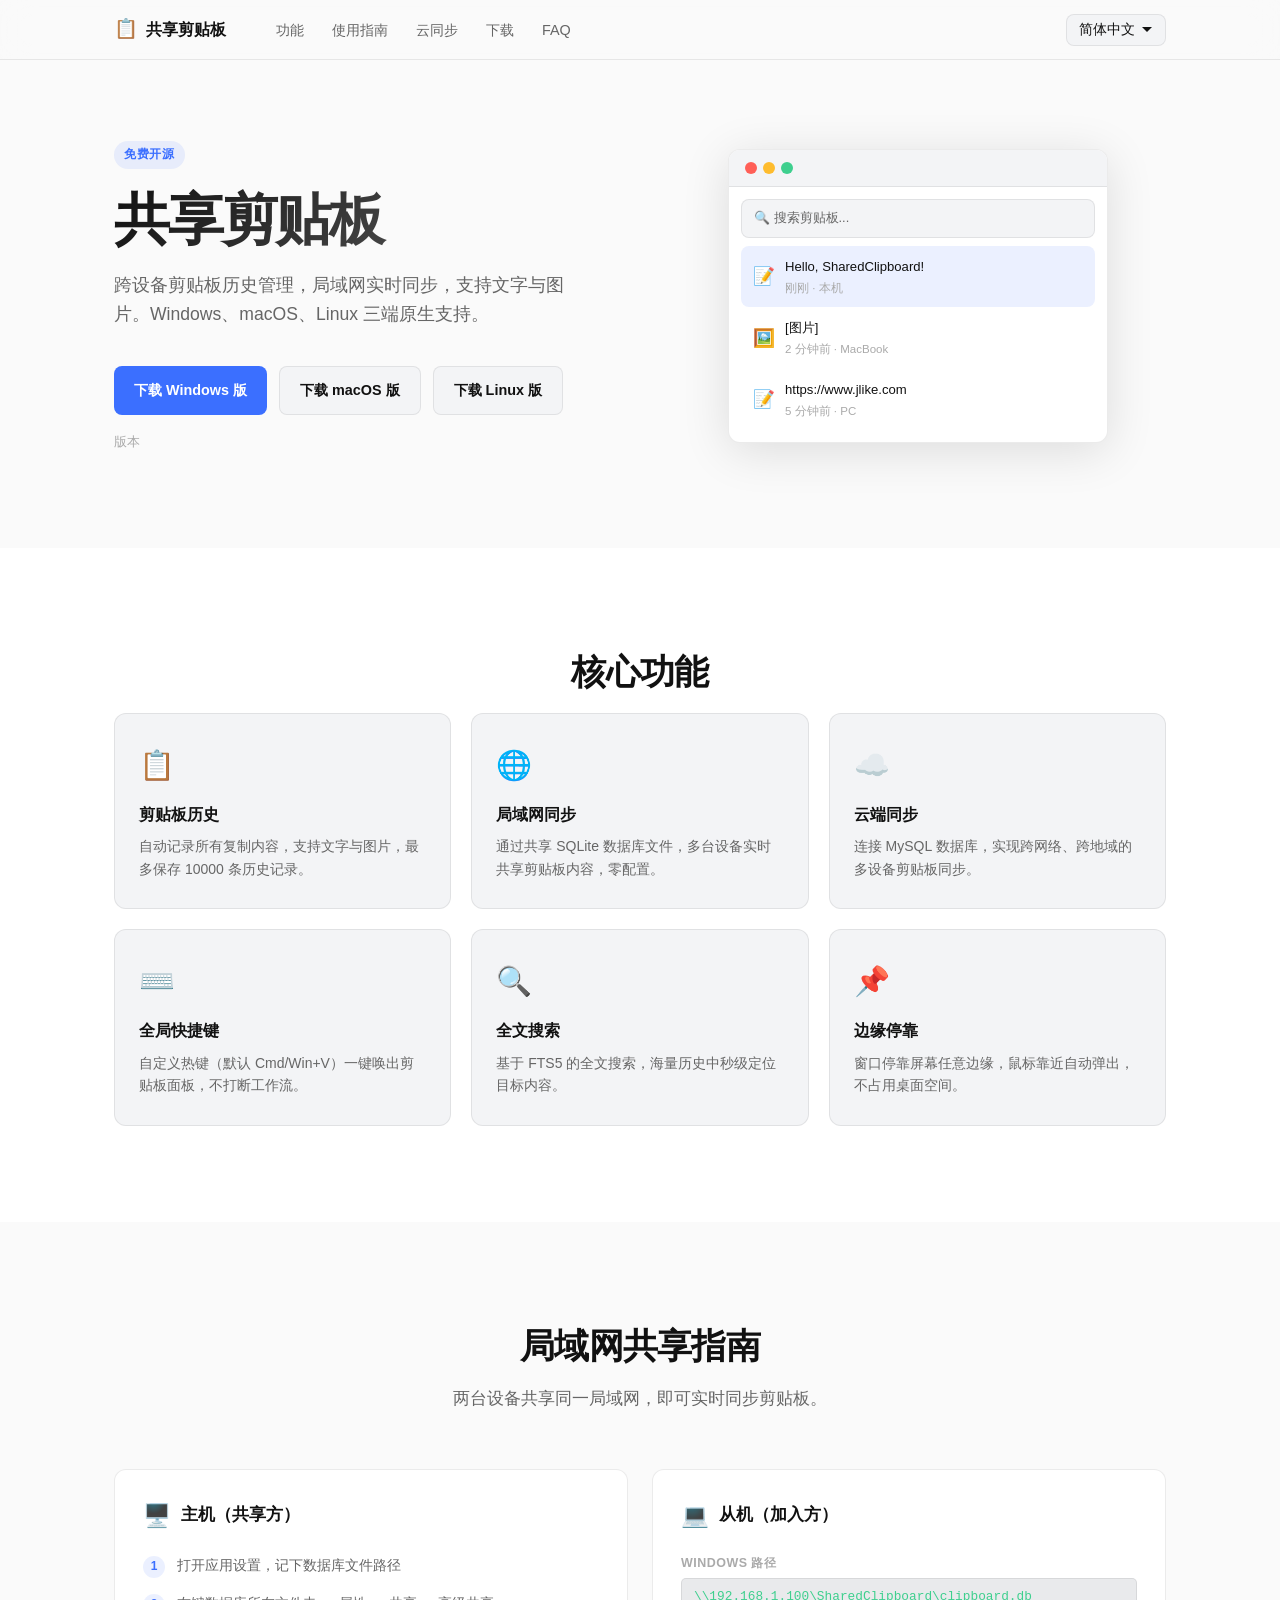
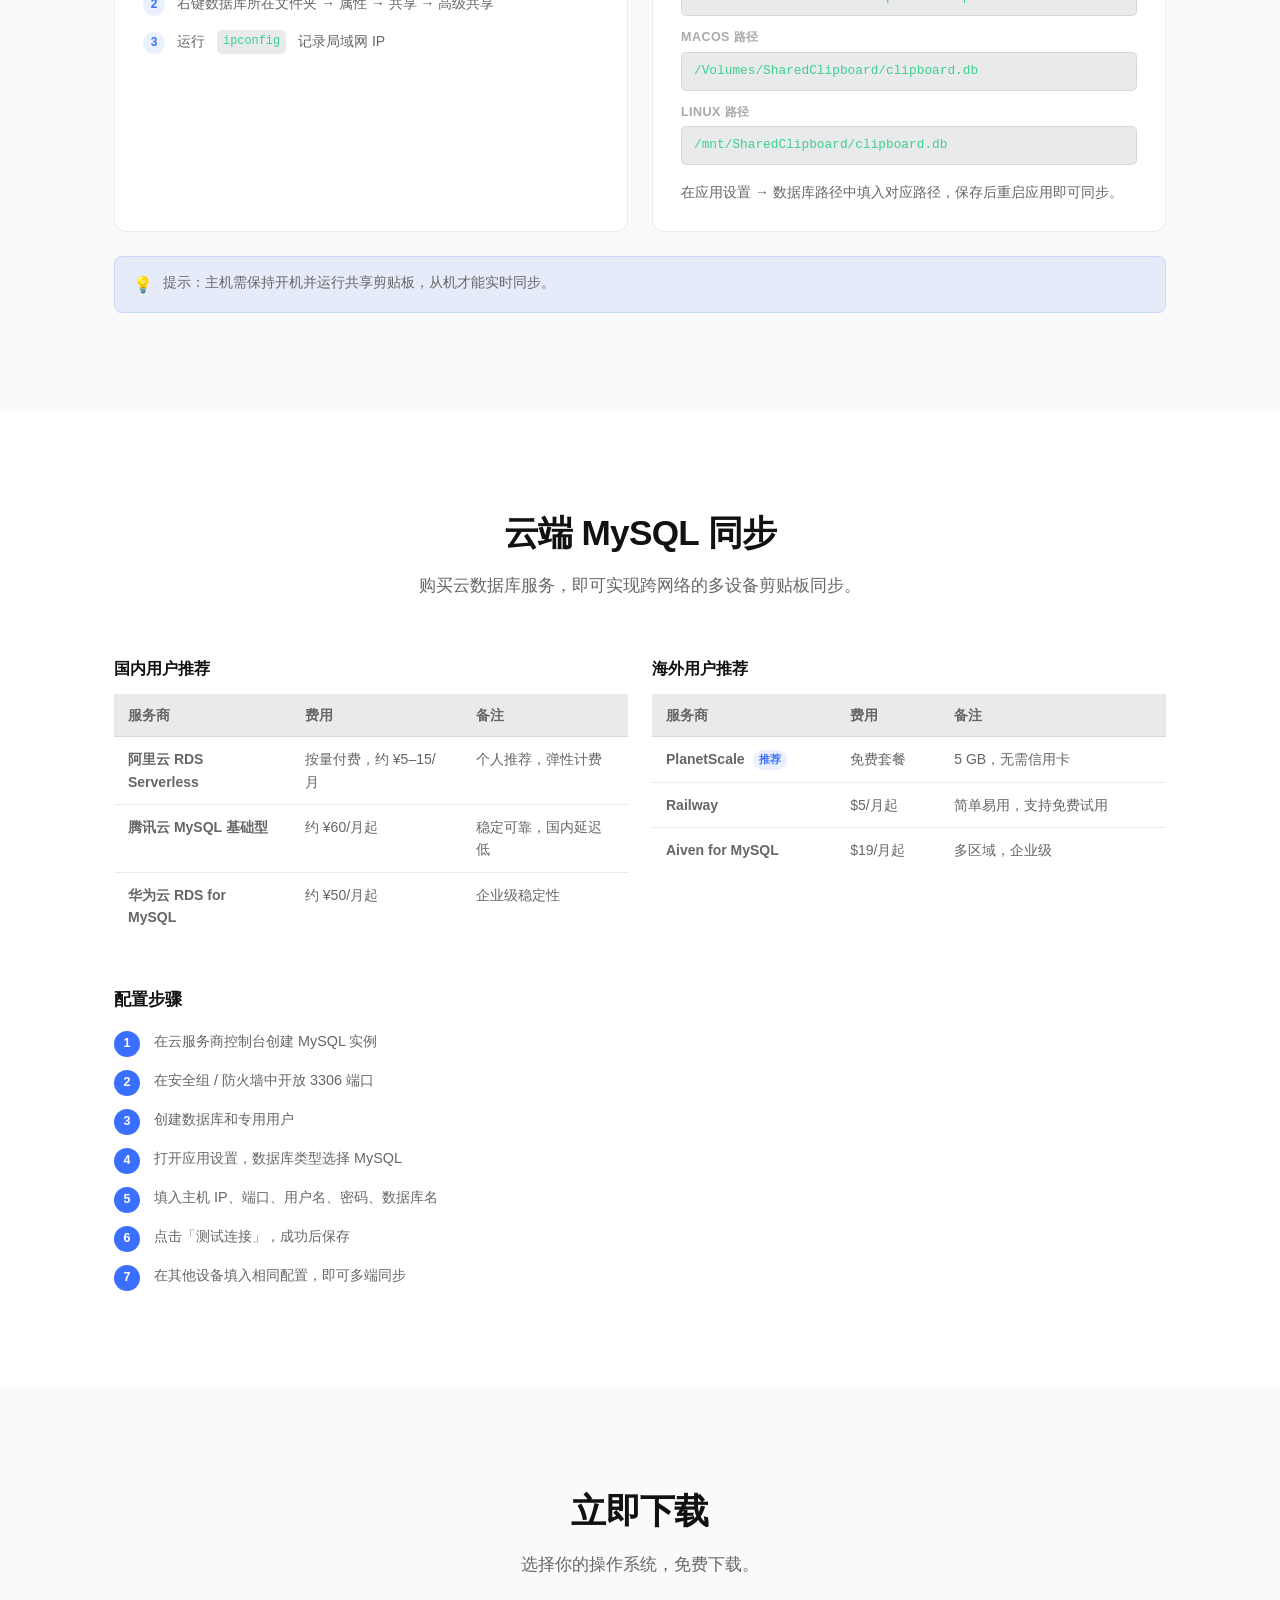
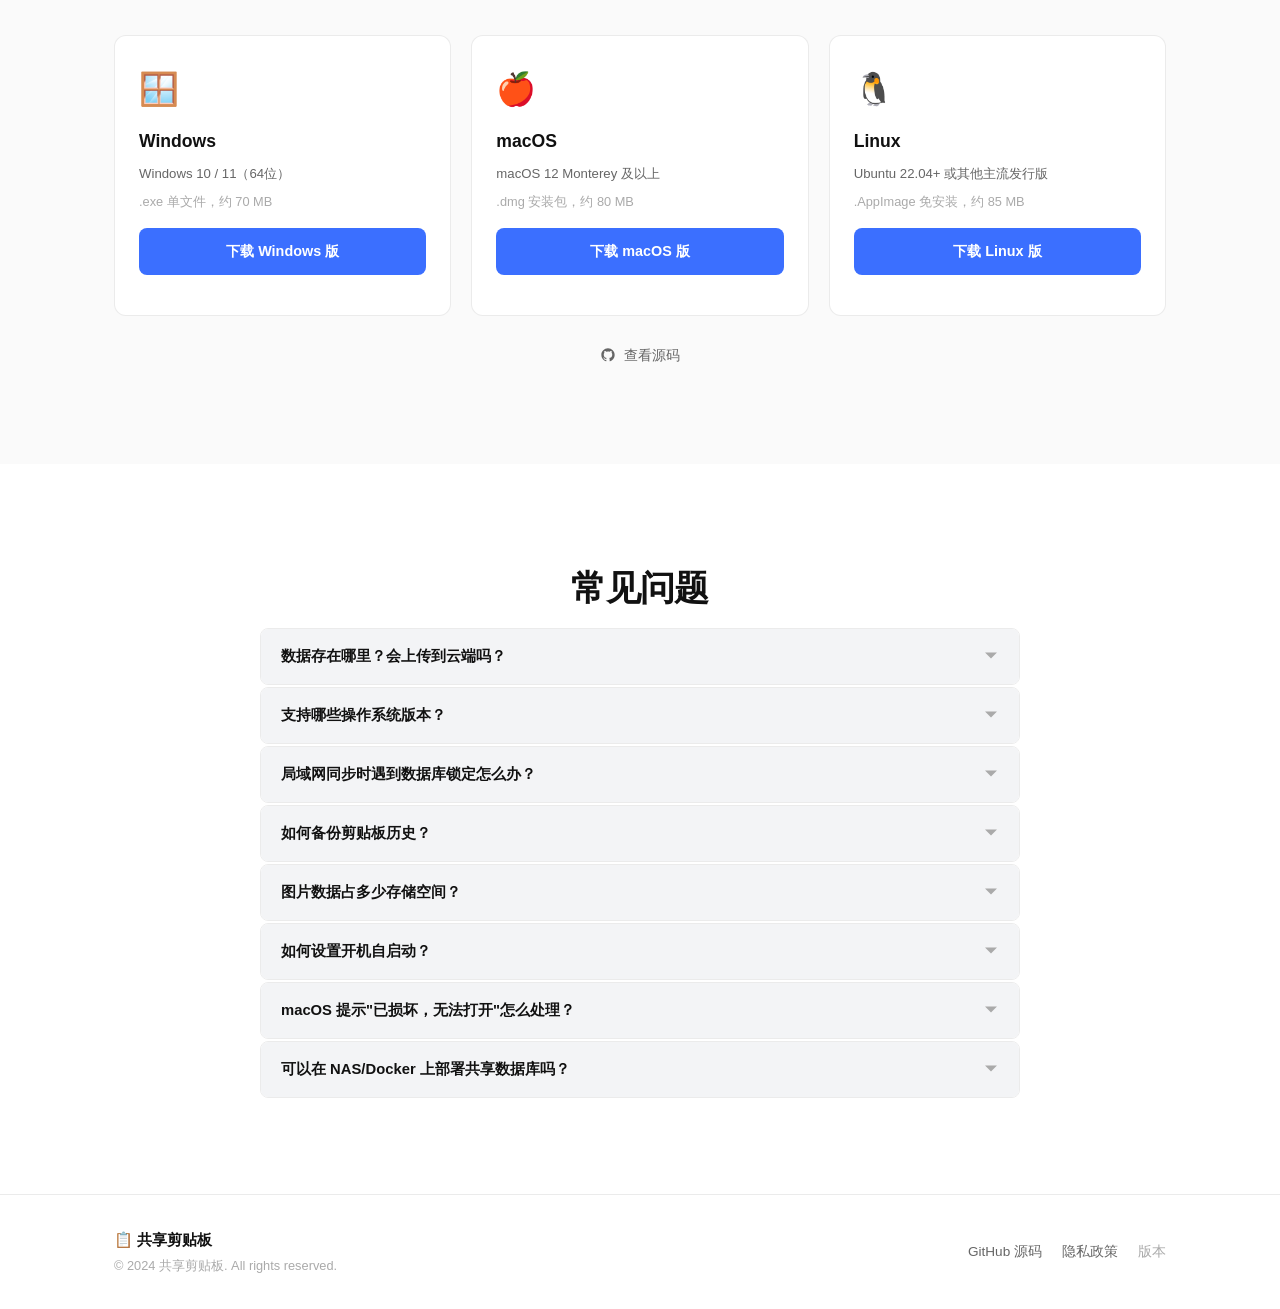
==== website/index.html @ c9b7962a "feat: 新增 Linux AppImage 打包支持及官方网站 - CI: 添加 build-linux job，输出 AppImage 格式 (ubuntu-22.04) - CI: Relea" ====
<!DOCTYPE html>
<html lang="zh-CN">
<head>
  <meta charset="UTF-8" />
  <meta name="viewport" content="width=device-width, initial-scale=1.0" />
  <title>共享剪贴板 — 跨设备剪贴板同步工具</title>
  <meta name="description" content="共享剪贴板是一款跨平台的剪贴板历史管理工具，支持局域网与云端同步，兼容 Windows、macOS 和 Linux。" />
  <meta property="og:title" content="共享剪贴板 — 跨设备剪贴板同步工具" />
  <meta property="og:description" content="跨设备剪贴板历史管理，局域网实时同步，支持文字与图片。" />
  <meta property="og:type" content="website" />
  <meta property="og:url" content="https://www.jlike.com" />
  <!-- og:image: 预留位置，请替换为实际 og-image.png URL -->
  <!-- <meta property="og:image" content="https://www.jlike.com/og-image.png" /> -->
  <link rel="icon" type="image/png" href="favicon.png" />
  <link rel="stylesheet" href="style.css" />
</head>
<body>

<!-- ===== NAV ===== -->
<nav class="nav" id="nav">
  <div class="nav-inner container">
    <a class="nav-logo" href="#">
      <span class="nav-logo-icon">📋</span>
      <span data-i18n="hero_title">共享剪贴板</span>
    </a>
    <ul class="nav-links">
      <li><a href="#features" data-i18n="nav_features">功能</a></li>
      <li><a href="#guide" data-i18n="nav_guide">使用指南</a></li>
      <li><a href="#cloud" data-i18n="nav_cloud">云同步</a></li>
      <li><a href="#download" data-i18n="nav_download">下载</a></li>
      <li><a href="#faq" data-i18n="nav_faq">FAQ</a></li>
    </ul>
    <div class="nav-right">
      <div class="lang-switcher" id="langSwitcher">
        <button class="lang-btn" id="langBtn" aria-label="Switch language">
          <span id="langCurrent">简体中文</span>
          <svg width="12" height="12" viewBox="0 0 12 12" fill="currentColor"><path d="M6 8L1 3h10z"/></svg>
        </button>
        <ul class="lang-menu" id="langMenu" role="menu">
          <li role="menuitem" data-lang="zh_CN">简体中文</li>
          <li role="menuitem" data-lang="en_US">English</li>
          <li role="menuitem" data-lang="ja_JP">日本語</li>
          <li role="menuitem" data-lang="ko_KR">한국어</li>
          <li role="menuitem" data-lang="es_ES">Español</li>
          <li role="menuitem" data-lang="fr_FR">Français</li>
          <li role="menuitem" data-lang="de_DE">Deutsch</li>
          <li role="menuitem" data-lang="ru_RU">Русский</li>
        </ul>
      </div>
    </div>
  </div>
</nav>

<!-- ===== HERO ===== -->
<section class="hero" id="hero">
  <div class="container hero-inner">
    <div class="hero-text">
      <span class="badge" data-i18n="hero_badge">免费开源</span>
      <h1 class="hero-title" data-i18n="hero_title">共享剪贴板</h1>
      <p class="hero-subtitle" data-i18n="hero_subtitle">跨设备剪贴板历史管理，局域网实时同步，支持文字与图片。Windows、macOS、Linux 三端原生支持。</p>
      <div class="hero-buttons">
        <a href="#" class="btn btn-primary dl-win" id="dlWindows" data-i18n="dl_windows">下载 Windows 版</a>
        <a href="#" class="btn btn-secondary dl-mac" id="dlMacos" data-i18n="dl_macos">下载 macOS 版</a>
        <a href="#" class="btn btn-secondary dl-linux" id="dlLinux" data-i18n="dl_linux">下载 Linux 版</a>
      </div>
      <p class="hero-version"><span data-i18n="footer_version">版本</span> <span id="versionBadge"></span></p>
    </div>
    <div class="hero-visual" aria-hidden="true">
      <div class="hero-mockup">
        <div class="mockup-bar">
          <span class="dot dot-red"></span>
          <span class="dot dot-yellow"></span>
          <span class="dot dot-green"></span>
        </div>
        <div class="mockup-body">
          <div class="mockup-search">🔍 搜索剪贴板...</div>
          <div class="mockup-item active">
            <span class="mockup-item-icon">📝</span>
            <div class="mockup-item-text">
              <div class="mockup-item-title">Hello, SharedClipboard!</div>
              <div class="mockup-item-meta">刚刚 · 本机</div>
            </div>
          </div>
          <div class="mockup-item">
            <span class="mockup-item-icon">🖼️</span>
            <div class="mockup-item-text">
              <div class="mockup-item-title">[图片]</div>
              <div class="mockup-item-meta">2 分钟前 · MacBook</div>
            </div>
          </div>
          <div class="mockup-item">
            <span class="mockup-item-icon">📝</span>
            <div class="mockup-item-text">
              <div class="mockup-item-title">https://www.jlike.com</div>
              <div class="mockup-item-meta">5 分钟前 · PC</div>
            </div>
          </div>
        </div>
      </div>
    </div>
  </div>
</section>

<!-- ===== FEATURES ===== -->
<section class="features section" id="features">
  <div class="container">
    <h2 class="section-title" data-i18n="features_title">核心功能</h2>
    <div class="features-grid">
      <div class="feature-card">
        <div class="feature-icon">📋</div>
        <h3 data-i18n="feature1_title">剪贴板历史</h3>
        <p data-i18n="feature1_desc">自动记录所有复制内容，支持文字与图片，最多保存 10000 条历史记录。</p>
      </div>
      <div class="feature-card">
        <div class="feature-icon">🌐</div>
        <h3 data-i18n="feature2_title">局域网同步</h3>
        <p data-i18n="feature2_desc">通过共享 SQLite 数据库文件，多台设备实时共享剪贴板内容，零配置。</p>
      </div>
      <div class="feature-card">
        <div class="feature-icon">☁️</div>
        <h3 data-i18n="feature3_title">云端同步</h3>
        <p data-i18n="feature3_desc">连接 MySQL 数据库，实现跨网络、跨地域的多设备剪贴板同步。</p>
      </div>
      <div class="feature-card">
        <div class="feature-icon">⌨️</div>
        <h3 data-i18n="feature4_title">全局快捷键</h3>
        <p data-i18n="feature4_desc">自定义热键（默认 Cmd/Win+V）一键唤出剪贴板面板，不打断工作流。</p>
      </div>
      <div class="feature-card">
        <div class="feature-icon">🔍</div>
        <h3 data-i18n="feature5_title">全文搜索</h3>
        <p data-i18n="feature5_desc">基于 FTS5 的全文搜索，海量历史中秒级定位目标内容。</p>
      </div>
      <div class="feature-card">
        <div class="feature-icon">📌</div>
        <h3 data-i18n="feature6_title">边缘停靠</h3>
        <p data-i18n="feature6_desc">窗口停靠屏幕任意边缘，鼠标靠近自动弹出，不占用桌面空间。</p>
      </div>
    </div>
  </div>
</section>

<!-- ===== GUIDE ===== -->
<section class="guide section" id="guide">
  <div class="container">
    <h2 class="section-title" data-i18n="guide_title">局域网共享指南</h2>
    <p class="section-subtitle" data-i18n="guide_subtitle">两台设备共享同一局域网，即可实时同步剪贴板。</p>
    <div class="guide-grid">
      <!-- Host -->
      <div class="guide-card">
        <div class="guide-card-header">
          <span class="guide-icon">🖥️</span>
          <h3 data-i18n="guide_host_title">主机（共享方）</h3>
        </div>
        <ol class="guide-steps">
          <li data-i18n-html="guide_host_step1">打开应用设置，记下数据库文件路径</li>
          <li data-i18n-html="guide_host_step2">右键数据库所在文件夹 → 属性 → 共享 → 高级共享</li>
          <li data-i18n-html="guide_host_step3">运行 <code>ipconfig</code> 记录局域网 IP</li>
        </ol>
      </div>
      <!-- Client -->
      <div class="guide-card">
        <div class="guide-card-header">
          <span class="guide-icon">💻</span>
          <h3 data-i18n="guide_client_title">从机（加入方）</h3>
        </div>
        <div class="guide-paths">
          <div class="guide-path-item">
            <span class="path-label" data-i18n="guide_client_windows">Windows 路径</span>
            <code class="path-code">\\192.168.1.100\SharedClipboard\clipboard.db</code>
          </div>
          <div class="guide-path-item">
            <span class="path-label" data-i18n="guide_client_macos">macOS 路径</span>
            <code class="path-code">/Volumes/SharedClipboard/clipboard.db</code>
          </div>
          <div class="guide-path-item">
            <span class="path-label" data-i18n="guide_client_linux">Linux 路径</span>
            <code class="path-code">/mnt/SharedClipboard/clipboard.db</code>
          </div>
        </div>
        <p class="guide-client-step" data-i18n="guide_client_step">在应用设置 → 数据库路径中填入对应路径，保存后重启应用即可同步。</p>
      </div>
    </div>
    <div class="guide-tip">
      <span class="tip-icon">💡</span>
      <span data-i18n="guide_tip">提示：主机需保持开机并运行共享剪贴板，从机才能实时同步。</span>
    </div>
  </div>
</section>

<!-- ===== CLOUD ===== -->
<section class="cloud section" id="cloud">
  <div class="container">
    <h2 class="section-title" data-i18n="cloud_title">云端 MySQL 同步</h2>
    <p class="section-subtitle" data-i18n="cloud_subtitle">购买云数据库服务，即可实现跨网络的多设备剪贴板同步。</p>

    <div class="cloud-tables">
      <!-- China providers -->
      <div class="cloud-table-wrap">
        <h3 class="cloud-table-title" data-i18n="cloud_cn_title">国内用户推荐</h3>
        <table class="cloud-table">
          <thead>
            <tr>
              <th data-i18n="cloud_provider">服务商</th>
              <th data-i18n="cloud_price">费用</th>
              <th data-i18n="cloud_note">备注</th>
            </tr>
          </thead>
          <tbody>
            <tr>
              <td><strong>阿里云 RDS Serverless</strong></td>
              <td>按量付费，约 ¥5–15/月</td>
              <td>个人推荐，弹性计费</td>
            </tr>
            <tr>
              <td><strong>腾讯云 MySQL 基础型</strong></td>
              <td>约 ¥60/月起</td>
              <td>稳定可靠，国内延迟低</td>
            </tr>
            <tr>
              <td><strong>华为云 RDS for MySQL</strong></td>
              <td>约 ¥50/月起</td>
              <td>企业级稳定性</td>
            </tr>
          </tbody>
        </table>
      </div>
      <!-- International providers -->
      <div class="cloud-table-wrap">
        <h3 class="cloud-table-title" data-i18n="cloud_intl_title">海外用户推荐</h3>
        <table class="cloud-table">
          <thead>
            <tr>
              <th data-i18n="cloud_provider">服务商</th>
              <th data-i18n="cloud_price">费用</th>
              <th data-i18n="cloud_note">备注</th>
            </tr>
          </thead>
          <tbody>
            <tr>
              <td><strong>PlanetScale</strong> <span class="badge-small" data-i18n="recommended">推荐</span></td>
              <td data-i18n="cloud_free">免费套餐</td>
              <td>5 GB，无需信用卡</td>
            </tr>
            <tr>
              <td><strong>Railway</strong></td>
              <td>$5/月起</td>
              <td>简单易用，支持免费试用</td>
            </tr>
            <tr>
              <td><strong>Aiven for MySQL</strong></td>
              <td>$19/月起</td>
              <td>多区域，企业级</td>
            </tr>
          </tbody>
        </table>
      </div>
    </div>

    <div class="cloud-steps">
      <h3 class="cloud-steps-title" data-i18n="cloud_steps_title">配置步骤</h3>
      <ol class="cloud-step-list">
        <li data-i18n-html="cloud_step1">在云服务商控制台创建 MySQL 实例</li>
        <li data-i18n-html="cloud_step2">在安全组 / 防火墙中开放 3306 端口</li>
        <li data-i18n-html="cloud_step3">创建数据库和专用用户</li>
        <li data-i18n-html="cloud_step4">打开应用设置，数据库类型选择 MySQL</li>
        <li data-i18n-html="cloud_step5">填入主机 IP、端口、用户名、密码、数据库名</li>
        <li data-i18n-html="cloud_step6">点击「测试连接」，成功后保存</li>
        <li data-i18n-html="cloud_step7">在其他设备填入相同配置，即可多端同步</li>
      </ol>
    </div>
  </div>
</section>

<!-- ===== DOWNLOAD ===== -->
<section class="download section" id="download">
  <div class="container">
    <h2 class="section-title" data-i18n="download_title">立即下载</h2>
    <p class="section-subtitle" data-i18n="download_subtitle">选择你的操作系统，免费下载。</p>
    <div class="dl-cards">
      <!-- Windows -->
      <div class="dl-card" id="dlCardWin">
        <div class="dl-card-icon">🪟</div>
        <h3 data-i18n="dl_card_windows">Windows</h3>
        <p class="dl-req" data-i18n="dl_req_windows">Windows 10 / 11（64位）</p>
        <p class="dl-size" data-i18n="dl_size_windows">.exe 单文件，约 70 MB</p>
        <a href="#" class="btn btn-primary" id="dlWin2" data-i18n="dl_windows">下载 Windows 版</a>
      </div>
      <!-- macOS -->
      <div class="dl-card" id="dlCardMac">
        <div class="dl-card-icon">🍎</div>
        <h3 data-i18n="dl_card_macos">macOS</h3>
        <p class="dl-req" data-i18n="dl_req_macos">macOS 12 Monterey 及以上</p>
        <p class="dl-size" data-i18n="dl_size_macos">.dmg 安装包，约 80 MB</p>
        <a href="#" class="btn btn-primary" id="dlMac2" data-i18n="dl_macos">下载 macOS 版</a>
        <p class="dl-note" data-i18n-html="dl_note_macos"></p>
      </div>
      <!-- Linux -->
      <div class="dl-card" id="dlCardLinux">
        <div class="dl-card-icon">🐧</div>
        <h3 data-i18n="dl_card_linux">Linux</h3>
        <p class="dl-req" data-i18n="dl_req_linux">Ubuntu 22.04+ 或其他主流发行版</p>
        <p class="dl-size" data-i18n="dl_size_linux">.AppImage 免安装，约 85 MB</p>
        <a href="#" class="btn btn-primary" id="dlLinux2" data-i18n="dl_linux">下载 Linux 版</a>
        <p class="dl-note" data-i18n-html="dl_note_linux"></p>
      </div>
    </div>
    <p class="source-link">
      <a href="#" id="githubLink" target="_blank" rel="noopener">
        <svg width="16" height="16" viewBox="0 0 24 24" fill="currentColor" style="vertical-align:-3px;margin-right:4px"><path d="M12 2C6.477 2 2 6.477 2 12c0 4.418 2.865 8.166 6.839 9.489.5.092.682-.217.682-.482 0-.237-.009-.866-.013-1.7-2.782.603-3.369-1.34-3.369-1.34-.454-1.156-1.11-1.463-1.11-1.463-.908-.62.069-.608.069-.608 1.003.07 1.531 1.03 1.531 1.03.892 1.529 2.341 1.087 2.91.832.092-.647.35-1.088.636-1.338-2.22-.253-4.555-1.11-4.555-4.943 0-1.091.39-1.984 1.029-2.683-.103-.253-.446-1.27.098-2.647 0 0 .84-.269 2.75 1.025A9.578 9.578 0 0112 6.836c.85.004 1.705.114 2.504.337 1.909-1.294 2.747-1.025 2.747-1.025.546 1.377.203 2.394.1 2.647.64.699 1.028 1.592 1.028 2.683 0 3.842-2.339 4.687-4.566 4.935.359.309.678.919.678 1.852 0 1.336-.012 2.415-.012 2.743 0 .267.18.578.688.48C19.138 20.163 22 16.418 22 12c0-5.523-4.477-10-10-10z"/></svg>
        <span data-i18n="source_code">查看源码</span>
      </a>
    </p>
  </div>
</section>

<!-- ===== FAQ ===== -->
<section class="faq section" id="faq">
  <div class="container">
    <h2 class="section-title" data-i18n="faq_title">常见问题</h2>
    <div class="faq-list" id="faqList">
      <div class="faq-item">
        <button class="faq-q" aria-expanded="false">
          <span data-i18n="faq1_q">数据存在哪里？会上传到云端吗？</span>
          <svg class="faq-arrow" width="16" height="16" viewBox="0 0 16 16" fill="currentColor"><path d="M8 10.5L2 4.5h12z"/></svg>
        </button>
        <div class="faq-a-wrap"><p class="faq-a" data-i18n="faq1_a"></p></div>
      </div>
      <div class="faq-item">
        <button class="faq-q" aria-expanded="false">
          <span data-i18n="faq2_q">支持哪些操作系统版本？</span>
          <svg class="faq-arrow" width="16" height="16" viewBox="0 0 16 16" fill="currentColor"><path d="M8 10.5L2 4.5h12z"/></svg>
        </button>
        <div class="faq-a-wrap"><p class="faq-a" data-i18n="faq2_a"></p></div>
      </div>
      <div class="faq-item">
        <button class="faq-q" aria-expanded="false">
          <span data-i18n="faq3_q">局域网同步时遇到数据库锁定怎么办？</span>
          <svg class="faq-arrow" width="16" height="16" viewBox="0 0 16 16" fill="currentColor"><path d="M8 10.5L2 4.5h12z"/></svg>
        </button>
        <div class="faq-a-wrap"><p class="faq-a" data-i18n="faq3_a"></p></div>
      </div>
      <div class="faq-item">
        <button class="faq-q" aria-expanded="false">
          <span data-i18n="faq4_q">如何备份剪贴板历史？</span>
          <svg class="faq-arrow" width="16" height="16" viewBox="0 0 16 16" fill="currentColor"><path d="M8 10.5L2 4.5h12z"/></svg>
        </button>
        <div class="faq-a-wrap"><p class="faq-a" data-i18n="faq4_a"></p></div>
      </div>
      <div class="faq-item">
        <button class="faq-q" aria-expanded="false">
          <span data-i18n="faq5_q">图片数据占多少存储空间？</span>
          <svg class="faq-arrow" width="16" height="16" viewBox="0 0 16 16" fill="currentColor"><path d="M8 10.5L2 4.5h12z"/></svg>
        </button>
        <div class="faq-a-wrap"><p class="faq-a" data-i18n="faq5_a"></p></div>
      </div>
      <div class="faq-item">
        <button class="faq-q" aria-expanded="false">
          <span data-i18n="faq6_q">如何设置开机自启动？</span>
          <svg class="faq-arrow" width="16" height="16" viewBox="0 0 16 16" fill="currentColor"><path d="M8 10.5L2 4.5h12z"/></svg>
        </button>
        <div class="faq-a-wrap"><p class="faq-a" data-i18n="faq6_a"></p></div>
      </div>
      <div class="faq-item">
        <button class="faq-q" aria-expanded="false">
          <span data-i18n="faq7_q">macOS 提示"已损坏，无法打开"怎么处理？</span>
          <svg class="faq-arrow" width="16" height="16" viewBox="0 0 16 16" fill="currentColor"><path d="M8 10.5L2 4.5h12z"/></svg>
        </button>
        <div class="faq-a-wrap"><p class="faq-a" data-i18n-html="faq7_a"></p></div>
      </div>
      <div class="faq-item">
        <button class="faq-q" aria-expanded="false">
          <span data-i18n="faq8_q">可以在 NAS/Docker 上部署共享数据库吗？</span>
          <svg class="faq-arrow" width="16" height="16" viewBox="0 0 16 16" fill="currentColor"><path d="M8 10.5L2 4.5h12z"/></svg>
        </button>
        <div class="faq-a-wrap"><p class="faq-a" data-i18n="faq8_a"></p></div>
      </div>
    </div>
  </div>
</section>

<!-- ===== FOOTER ===== -->
<footer class="footer">
  <div class="container footer-inner">
    <div class="footer-left">
      <span class="footer-logo">📋 <span data-i18n="hero_title">共享剪贴板</span></span>
      <p class="footer-copyright" data-i18n="footer_copyright">© 2024 共享剪贴板. All rights reserved.</p>
    </div>
    <div class="footer-right">
      <a href="#" id="footerGithub" target="_blank" rel="noopener" data-i18n="footer_github">GitHub 源码</a>
      <a href="#" id="footerPrivacy" data-i18n="footer_privacy">隐私政策</a>
      <span class="footer-version"><span data-i18n="footer_version">版本</span> <span id="footerVersion"></span></span>
    </div>
  </div>
</footer>

<!-- ===== Privacy Modal ===== -->
<div class="modal-overlay" id="privacyModal" role="dialog" aria-modal="true" aria-hidden="true">
  <div class="modal">
    <button class="modal-close" id="modalClose" aria-label="Close">✕</button>
    <h2 data-i18n="privacy_title">隐私政策</h2>
    <p data-i18n="privacy_content"></p>
  </div>
</div>

<script src="app.js"></script>
</body>
</html>
---- website/style.css ----
/* =====================================================
   设计令牌 (Design Tokens)
   ===================================================== */
:root {
  --bg: #0d0d0d;
  --bg-2: #141414;
  --bg-3: #1a1a1a;
  --bg-4: #222222;
  --border: rgba(255,255,255,0.08);
  --border-hover: rgba(255,255,255,0.16);
  --text: #e8e8e8;
  --text-muted: #888;
  --text-dim: #555;
  --accent: #5b8fff;
  --accent-hover: #7aa5ff;
  --accent-dim: rgba(91,143,255,0.15);
  --green: #3ecf8e;
  --red: #ff5f57;
  --yellow: #febc2e;
  --radius: 12px;
  --radius-sm: 8px;
  --radius-xs: 5px;
  --shadow: 0 4px 24px rgba(0,0,0,0.4);
  --shadow-lg: 0 8px 48px rgba(0,0,0,0.6);
  --nav-h: 60px;
  --transition: 0.2s ease;
}

@media (prefers-color-scheme: light) {
  :root {
    --bg: #fafafa;
    --bg-2: #ffffff;
    --bg-3: #f3f4f6;
    --bg-4: #e9eaec;
    --border: rgba(0,0,0,0.08);
    --border-hover: rgba(0,0,0,0.16);
    --text: #111;
    --text-muted: #666;
    --text-dim: #aaa;
    --accent: #3b6fff;
    --accent-hover: #2257e8;
    --accent-dim: rgba(59,111,255,0.1);
    --shadow: 0 4px 24px rgba(0,0,0,0.08);
    --shadow-lg: 0 8px 48px rgba(0,0,0,0.12);
  }
}

/* =====================================================
   Reset & Base
   ===================================================== */
*, *::before, *::after { box-sizing: border-box; margin: 0; padding: 0; }

html { scroll-behavior: smooth; font-size: 16px; }

body {
  background: var(--bg);
  color: var(--text);
  font-family: -apple-system, BlinkMacSystemFont, 'Segoe UI', 'Helvetica Neue',
    Arial, 'Noto Sans SC', 'PingFang SC', 'Microsoft YaHei', sans-serif;
  line-height: 1.6;
  -webkit-font-smoothing: antialiased;
}

a { color: var(--accent); text-decoration: none; transition: color var(--transition); }
a:hover { color: var(--accent-hover); }

code {
  font-family: 'JetBrains Mono', 'Fira Code', 'Consolas', monospace;
  font-size: 0.85em;
  background: var(--bg-4);
  color: var(--green);
  padding: 2px 6px;
  border-radius: var(--radius-xs);
}

/* =====================================================
   Layout
   ===================================================== */
.container {
  max-width: 1100px;
  margin: 0 auto;
  padding: 0 24px;
}

.section {
  padding: 96px 0;
}

.section-title {
  font-size: clamp(1.6rem, 3vw, 2.2rem);
  font-weight: 700;
  letter-spacing: -0.02em;
  margin-bottom: 12px;
  text-align: center;
}

.section-subtitle {
  text-align: center;
  color: var(--text-muted);
  font-size: 1.05rem;
  margin-bottom: 56px;
  max-width: 600px;
  margin-left: auto;
  margin-right: auto;
}

/* =====================================================
   NAV
   ===================================================== */
.nav {
  position: fixed;
  top: 0;
  left: 0;
  right: 0;
  z-index: 100;
  height: var(--nav-h);
  background: rgba(13,13,13,0.85);
  backdrop-filter: blur(16px);
  -webkit-backdrop-filter: blur(16px);
  border-bottom: 1px solid var(--border);
}

@media (prefers-color-scheme: light) {
  .nav { background: rgba(250,250,250,0.85); }
}

.nav-inner {
  height: 100%;
  display: flex;
  align-items: center;
  gap: 40px;
}

.nav-logo {
  display: flex;
  align-items: center;
  gap: 8px;
  font-weight: 700;
  font-size: 1rem;
  color: var(--text);
  white-space: nowrap;
  flex-shrink: 0;
}
.nav-logo:hover { color: var(--text); }
.nav-logo-icon { font-size: 1.2rem; }

.nav-links {
  display: flex;
  list-style: none;
  gap: 8px;
  flex: 1;
}

.nav-links a {
  color: var(--text-muted);
  font-size: 0.9rem;
  padding: 6px 10px;
  border-radius: var(--radius-xs);
  transition: color var(--transition), background var(--transition);
}
.nav-links a:hover {
  color: var(--text);
  background: var(--bg-4);
}

.nav-right { margin-left: auto; flex-shrink: 0; }

/* Language Switcher */
.lang-switcher { position: relative; }

.lang-btn {
  display: flex;
  align-items: center;
  gap: 6px;
  background: var(--bg-3);
  border: 1px solid var(--border);
  color: var(--text);
  font-size: 0.85rem;
  padding: 6px 12px;
  border-radius: var(--radius-sm);
  cursor: pointer;
  white-space: nowrap;
  transition: border-color var(--transition), background var(--transition);
}
.lang-btn:hover { border-color: var(--border-hover); background: var(--bg-4); }

.lang-menu {
  display: none;
  position: absolute;
  right: 0;
  top: calc(100% + 8px);
  background: var(--bg-3);
  border: 1px solid var(--border);
  border-radius: var(--radius-sm);
  box-shadow: var(--shadow);
  list-style: none;
  min-width: 130px;
  overflow: hidden;
  z-index: 200;
}
.lang-menu.open { display: block; }

.lang-menu li {
  padding: 10px 16px;
  font-size: 0.875rem;
  cursor: pointer;
  color: var(--text-muted);
  transition: background var(--transition), color var(--transition);
}
.lang-menu li:hover { background: var(--bg-4); color: var(--text); }
.lang-menu li.active { color: var(--accent); font-weight: 600; }

/* =====================================================
   HERO
   ===================================================== */
.hero {
  padding-top: calc(var(--nav-h) + 80px);
  padding-bottom: 96px;
  overflow: hidden;
}

.hero-inner {
  display: grid;
  grid-template-columns: 1fr 1fr;
  gap: 60px;
  align-items: center;
}

.badge {
  display: inline-flex;
  align-items: center;
  background: var(--accent-dim);
  color: var(--accent);
  font-size: 0.78rem;
  font-weight: 600;
  letter-spacing: 0.05em;
  text-transform: uppercase;
  padding: 4px 10px;
  border-radius: 100px;
  margin-bottom: 20px;
}

.hero-title {
  font-size: clamp(2.2rem, 5vw, 3.5rem);
  font-weight: 800;
  letter-spacing: -0.04em;
  line-height: 1.1;
  margin-bottom: 20px;
  background: linear-gradient(135deg, var(--text) 0%, var(--text-muted) 100%);
  -webkit-background-clip: text;
  -webkit-text-fill-color: transparent;
  background-clip: text;
}

.hero-subtitle {
  font-size: 1.1rem;
  color: var(--text-muted);
  line-height: 1.7;
  margin-bottom: 36px;
  max-width: 480px;
}

.hero-buttons {
  display: flex;
  flex-wrap: wrap;
  gap: 12px;
  margin-bottom: 16px;
}

.hero-version {
  font-size: 0.82rem;
  color: var(--text-dim);
}

/* ===== Buttons ===== */
.btn {
  display: inline-flex;
  align-items: center;
  gap: 8px;
  padding: 12px 20px;
  border-radius: var(--radius-sm);
  font-size: 0.9rem;
  font-weight: 600;
  cursor: pointer;
  border: none;
  transition: all var(--transition);
  white-space: nowrap;
}

.btn-primary {
  background: var(--accent);
  color: #fff;
}
.btn-primary:hover {
  background: var(--accent-hover);
  color: #fff;
  transform: translateY(-1px);
  box-shadow: 0 4px 16px rgba(91,143,255,0.4);
}

.btn-secondary {
  background: var(--bg-3);
  color: var(--text);
  border: 1px solid var(--border);
}
.btn-secondary:hover {
  background: var(--bg-4);
  color: var(--text);
  border-color: var(--border-hover);
}

/* highlight current platform button */
.btn.recommended {
  background: var(--accent);
  color: #fff;
  border-color: transparent;
}

/* ===== Hero Mockup ===== */
.hero-visual { display: flex; justify-content: center; }

.hero-mockup {
  width: 100%;
  max-width: 380px;
  background: var(--bg-2);
  border: 1px solid var(--border);
  border-radius: var(--radius);
  box-shadow: var(--shadow-lg);
  overflow: hidden;
}

.mockup-bar {
  background: var(--bg-3);
  padding: 12px 16px;
  display: flex;
  gap: 6px;
  border-bottom: 1px solid var(--border);
}

.dot {
  width: 12px;
  height: 12px;
  border-radius: 50%;
}
.dot-red { background: var(--red); }
.dot-yellow { background: var(--yellow); }
.dot-green { background: var(--green); }

.mockup-body { padding: 12px; }

.mockup-search {
  background: var(--bg-3);
  border: 1px solid var(--border);
  border-radius: var(--radius-sm);
  padding: 8px 12px;
  font-size: 0.8rem;
  color: var(--text-muted);
  margin-bottom: 8px;
}

.mockup-item {
  display: flex;
  align-items: center;
  gap: 10px;
  padding: 10px 12px;
  border-radius: var(--radius-sm);
  cursor: default;
  transition: background var(--transition);
}
.mockup-item:hover, .mockup-item.active { background: var(--accent-dim); }

.mockup-item-icon { font-size: 1.1rem; flex-shrink: 0; }
.mockup-item-title { font-size: 0.82rem; color: var(--text); white-space: nowrap; overflow: hidden; text-overflow: ellipsis; }
.mockup-item-meta { font-size: 0.72rem; color: var(--text-dim); margin-top: 2px; }

/* =====================================================
   FEATURES
   ===================================================== */
.features { background: var(--bg-2); }

.features-grid {
  display: grid;
  grid-template-columns: repeat(3, 1fr);
  gap: 20px;
}

.feature-card {
  background: var(--bg-3);
  border: 1px solid var(--border);
  border-radius: var(--radius);
  padding: 28px 24px;
  transition: border-color var(--transition), transform var(--transition);
}
.feature-card:hover {
  border-color: var(--border-hover);
  transform: translateY(-2px);
}

.feature-icon { font-size: 1.8rem; margin-bottom: 14px; }
.feature-card h3 { font-size: 1rem; font-weight: 700; margin-bottom: 8px; }
.feature-card p { font-size: 0.875rem; color: var(--text-muted); line-height: 1.6; }

/* =====================================================
   GUIDE
   ===================================================== */
.guide-grid {
  display: grid;
  grid-template-columns: 1fr 1fr;
  gap: 24px;
  margin-bottom: 24px;
}

.guide-card {
  background: var(--bg-2);
  border: 1px solid var(--border);
  border-radius: var(--radius);
  padding: 28px;
}

.guide-card-header {
  display: flex;
  align-items: center;
  gap: 10px;
  margin-bottom: 20px;
}
.guide-icon { font-size: 1.4rem; }
.guide-card-header h3 { font-size: 1.05rem; font-weight: 700; }

.guide-steps {
  list-style: none;
  counter-reset: step;
  display: flex;
  flex-direction: column;
  gap: 14px;
}
.guide-steps li {
  counter-increment: step;
  display: flex;
  gap: 12px;
  font-size: 0.875rem;
  color: var(--text-muted);
  line-height: 1.6;
}
.guide-steps li::before {
  content: counter(step);
  display: flex;
  align-items: center;
  justify-content: center;
  min-width: 22px;
  height: 22px;
  background: var(--accent-dim);
  color: var(--accent);
  font-size: 0.75rem;
  font-weight: 700;
  border-radius: 50%;
  flex-shrink: 0;
  margin-top: 2px;
}

.guide-paths { display: flex; flex-direction: column; gap: 12px; margin-bottom: 16px; }

.guide-path-item { display: flex; flex-direction: column; gap: 4px; }
.path-label { font-size: 0.78rem; color: var(--text-dim); font-weight: 600; text-transform: uppercase; letter-spacing: 0.04em; }
.path-code {
  display: block;
  font-family: 'JetBrains Mono', monospace;
  font-size: 0.8rem;
  background: var(--bg-4);
  color: var(--green);
  padding: 8px 12px;
  border-radius: var(--radius-xs);
  border: 1px solid var(--border);
  word-break: break-all;
}

.guide-client-step { font-size: 0.875rem; color: var(--text-muted); }

.guide-tip {
  display: flex;
  align-items: flex-start;
  gap: 10px;
  background: var(--accent-dim);
  border: 1px solid rgba(91,143,255,0.2);
  border-radius: var(--radius-sm);
  padding: 14px 18px;
  font-size: 0.875rem;
  color: var(--text-muted);
}
.tip-icon { font-size: 1rem; flex-shrink: 0; margin-top: 1px; }

/* =====================================================
   CLOUD
   ===================================================== */
.cloud { background: var(--bg-2); }

.cloud-tables {
  display: grid;
  grid-template-columns: 1fr 1fr;
  gap: 24px;
  margin-bottom: 48px;
}

.cloud-table-wrap { overflow-x: auto; }
.cloud-table-title {
  font-size: 1rem;
  font-weight: 700;
  margin-bottom: 12px;
  color: var(--text);
}

.cloud-table {
  width: 100%;
  border-collapse: collapse;
  font-size: 0.875rem;
}
.cloud-table th {
  background: var(--bg-4);
  color: var(--text-muted);
  font-weight: 600;
  text-align: left;
  padding: 10px 14px;
  border-bottom: 1px solid var(--border);
  white-space: nowrap;
}
.cloud-table td {
  padding: 11px 14px;
  border-bottom: 1px solid var(--border);
  color: var(--text-muted);
  vertical-align: top;
}
.cloud-table tr:last-child td { border-bottom: none; }
.cloud-table tbody tr:hover td { background: var(--bg-3); }

.badge-small {
  display: inline-block;
  font-size: 0.7rem;
  font-weight: 700;
  background: var(--accent-dim);
  color: var(--accent);
  padding: 1px 6px;
  border-radius: 100px;
  vertical-align: middle;
  margin-left: 4px;
}

.cloud-steps-title {
  font-size: 1.05rem;
  font-weight: 700;
  margin-bottom: 16px;
}

.cloud-step-list {
  list-style: none;
  counter-reset: cstep;
  display: flex;
  flex-direction: column;
  gap: 12px;
  max-width: 700px;
}
.cloud-step-list li {
  counter-increment: cstep;
  display: flex;
  gap: 14px;
  font-size: 0.9rem;
  color: var(--text-muted);
  line-height: 1.6;
}
.cloud-step-list li::before {
  content: counter(cstep);
  display: flex;
  align-items: center;
  justify-content: center;
  min-width: 26px;
  height: 26px;
  background: var(--accent);
  color: #fff;
  font-size: 0.78rem;
  font-weight: 700;
  border-radius: 50%;
  flex-shrink: 0;
  margin-top: 1px;
}

/* =====================================================
   DOWNLOAD
   ===================================================== */
.dl-cards {
  display: grid;
  grid-template-columns: repeat(3, 1fr);
  gap: 20px;
  margin-bottom: 28px;
}

.dl-card {
  background: var(--bg-2);
  border: 1px solid var(--border);
  border-radius: var(--radius);
  padding: 28px 24px;
  display: flex;
  flex-direction: column;
  align-items: flex-start;
  gap: 8px;
  transition: border-color var(--transition), transform var(--transition);
}
.dl-card:hover { border-color: var(--border-hover); transform: translateY(-2px); }
.dl-card.highlighted { border-color: var(--accent); box-shadow: 0 0 0 1px var(--accent); }

.dl-card-icon { font-size: 2rem; margin-bottom: 4px; }
.dl-card h3 { font-size: 1.1rem; font-weight: 700; }
.dl-req { font-size: 0.825rem; color: var(--text-muted); }
.dl-size { font-size: 0.8rem; color: var(--text-dim); }
.dl-card .btn { margin-top: 8px; width: 100%; justify-content: center; }
.dl-note {
  font-size: 0.78rem;
  color: var(--text-dim);
  line-height: 1.5;
  margin-top: 4px;
}
.dl-note code { font-size: 0.75em; }

.source-link { text-align: center; color: var(--text-muted); font-size: 0.9rem; }
.source-link a { color: var(--text-muted); }
.source-link a:hover { color: var(--text); }

/* =====================================================
   FAQ
   ===================================================== */
.faq { background: var(--bg-2); }

.faq-list {
  max-width: 760px;
  margin: 0 auto;
  display: flex;
  flex-direction: column;
  gap: 2px;
}

.faq-item {
  border: 1px solid var(--border);
  border-radius: var(--radius-sm);
  overflow: hidden;
  transition: border-color var(--transition);
}
.faq-item:hover { border-color: var(--border-hover); }
.faq-item.open { border-color: var(--accent); }

.faq-q {
  width: 100%;
  display: flex;
  align-items: center;
  justify-content: space-between;
  gap: 16px;
  padding: 18px 20px;
  background: var(--bg-3);
  border: none;
  cursor: pointer;
  text-align: left;
  font-size: 0.925rem;
  font-weight: 600;
  color: var(--text);
  transition: background var(--transition);
}
.faq-q:hover { background: var(--bg-4); }

.faq-arrow {
  flex-shrink: 0;
  color: var(--text-dim);
  transition: transform 0.25s ease;
}
.faq-item.open .faq-arrow { transform: rotate(180deg); }

.faq-a-wrap {
  display: grid;
  grid-template-rows: 0fr;
  transition: grid-template-rows 0.3s ease;
}
.faq-item.open .faq-a-wrap { grid-template-rows: 1fr; }

.faq-a {
  overflow: hidden;
  padding: 0 20px;
  font-size: 0.875rem;
  color: var(--text-muted);
  line-height: 1.7;
  transition: padding 0.3s ease;
}
.faq-item.open .faq-a { padding: 14px 20px 18px; }

/* =====================================================
   FOOTER
   ===================================================== */
.footer {
  background: var(--bg-2);
  border-top: 1px solid var(--border);
  padding: 32px 0;
}

.footer-inner {
  display: flex;
  align-items: center;
  justify-content: space-between;
  flex-wrap: wrap;
  gap: 16px;
}

.footer-logo {
  font-size: 0.95rem;
  font-weight: 700;
  color: var(--text);
}
.footer-copyright { font-size: 0.8rem; color: var(--text-dim); margin-top: 4px; }

.footer-right {
  display: flex;
  align-items: center;
  gap: 20px;
  font-size: 0.85rem;
}
.footer-right a { color: var(--text-muted); }
.footer-right a:hover { color: var(--text); }
.footer-version { color: var(--text-dim); }

/* =====================================================
   MODAL
   ===================================================== */
.modal-overlay {
  position: fixed;
  inset: 0;
  background: rgba(0,0,0,0.7);
  z-index: 500;
  display: flex;
  align-items: center;
  justify-content: center;
  padding: 24px;
  opacity: 0;
  pointer-events: none;
  transition: opacity 0.2s ease;
}
.modal-overlay.open { opacity: 1; pointer-events: auto; }

.modal {
  background: var(--bg-2);
  border: 1px solid var(--border);
  border-radius: var(--radius);
  padding: 32px;
  max-width: 480px;
  width: 100%;
  position: relative;
  box-shadow: var(--shadow-lg);
}

.modal h2 { font-size: 1.2rem; font-weight: 700; margin-bottom: 16px; }
.modal p { font-size: 0.9rem; color: var(--text-muted); line-height: 1.7; }

.modal-close {
  position: absolute;
  top: 16px;
  right: 16px;
  background: none;
  border: none;
  color: var(--text-dim);
  font-size: 1rem;
  cursor: pointer;
  padding: 4px 8px;
  border-radius: var(--radius-xs);
  transition: color var(--transition), background var(--transition);
}
.modal-close:hover { color: var(--text); background: var(--bg-4); }

/* =====================================================
   Responsive
   ===================================================== */
@media (max-width: 900px) {
  .features-grid { grid-template-columns: repeat(2, 1fr); }
  .cloud-tables { grid-template-columns: 1fr; }
  .dl-cards { grid-template-columns: 1fr; max-width: 400px; margin-left: auto; margin-right: auto; }
}

@media (max-width: 768px) {
  .nav-links { display: none; }
  .hero-inner { grid-template-columns: 1fr; }
  .hero-visual { display: none; }
  .guide-grid { grid-template-columns: 1fr; }
  .features-grid { grid-template-columns: 1fr; }
  .footer-inner { flex-direction: column; align-items: flex-start; }
  .hero-buttons { flex-direction: column; align-items: flex-start; }
  .hero-buttons .btn { width: 100%; justify-content: center; max-width: 300px; }
  .section { padding: 64px 0; }
}

@media (max-width: 400px) {
  .container { padding: 0 16px; }
  .hero { padding-top: calc(var(--nav-h) + 48px); }
}
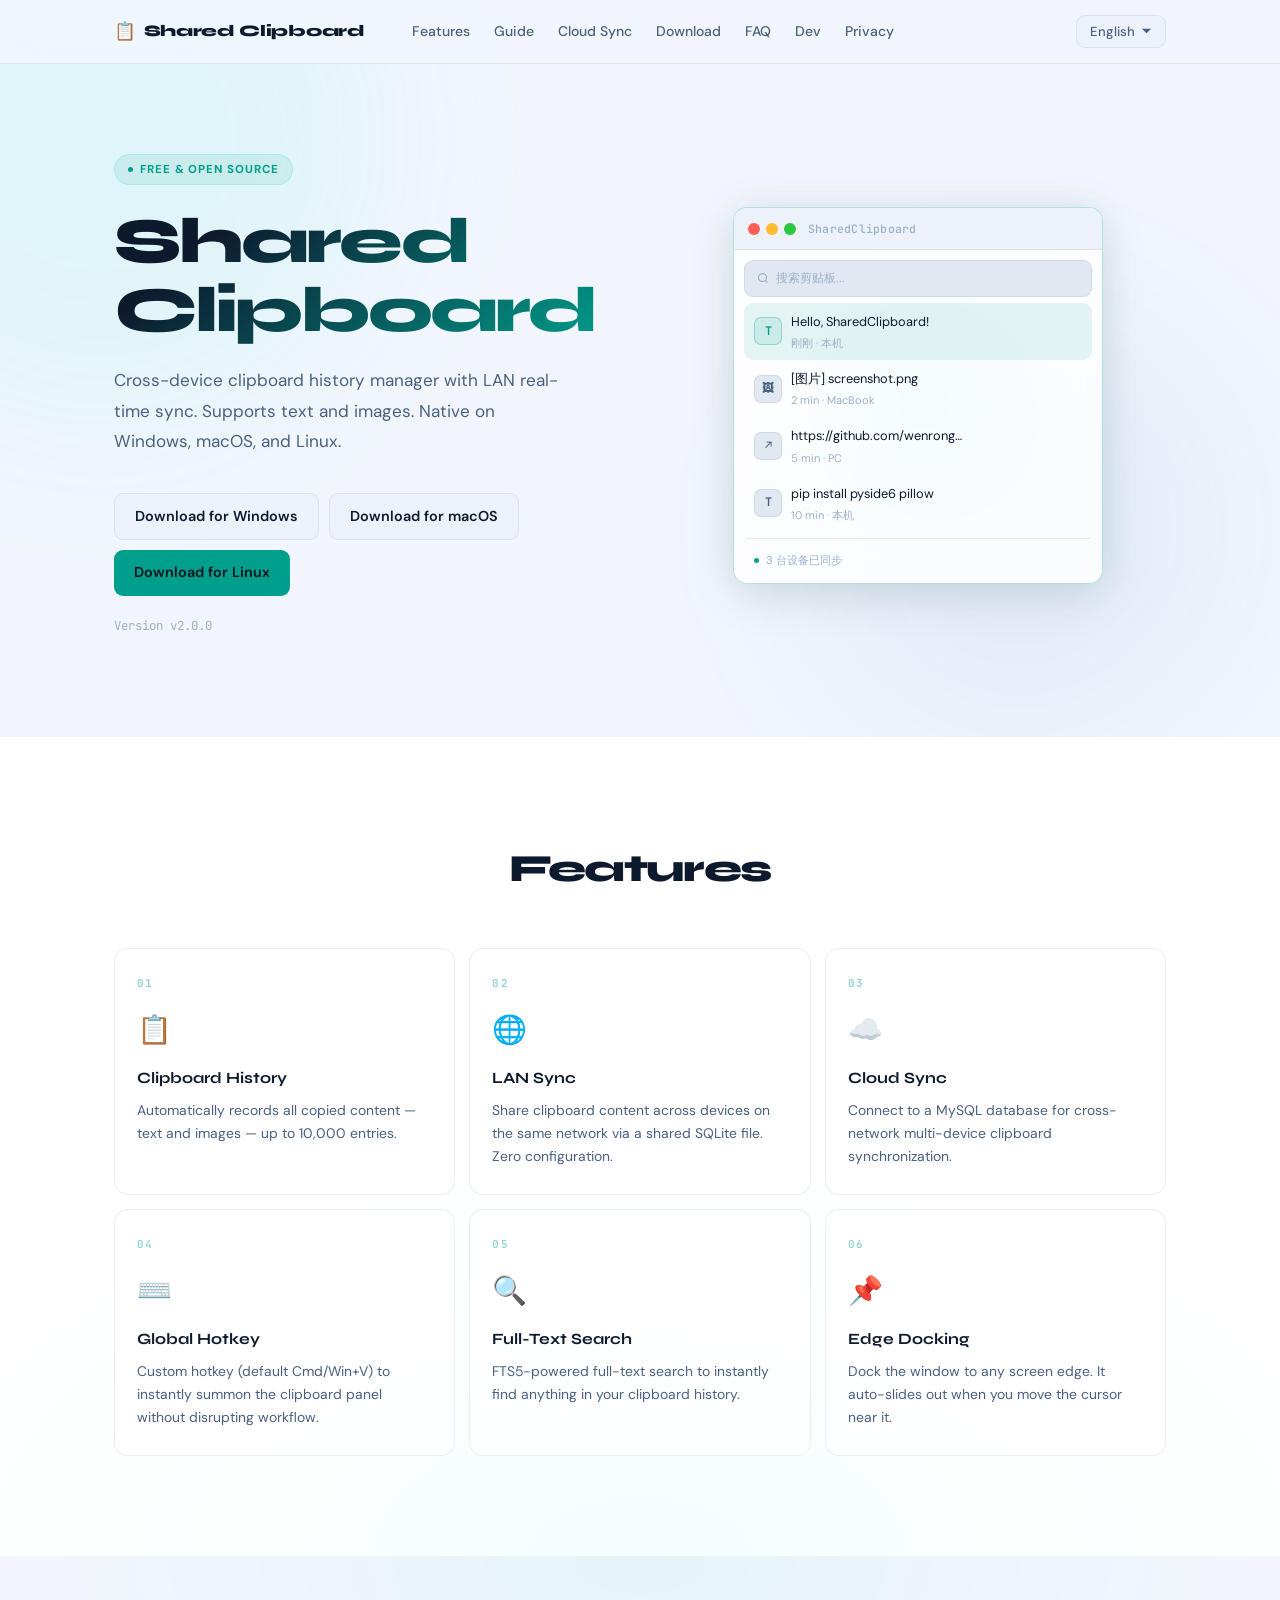
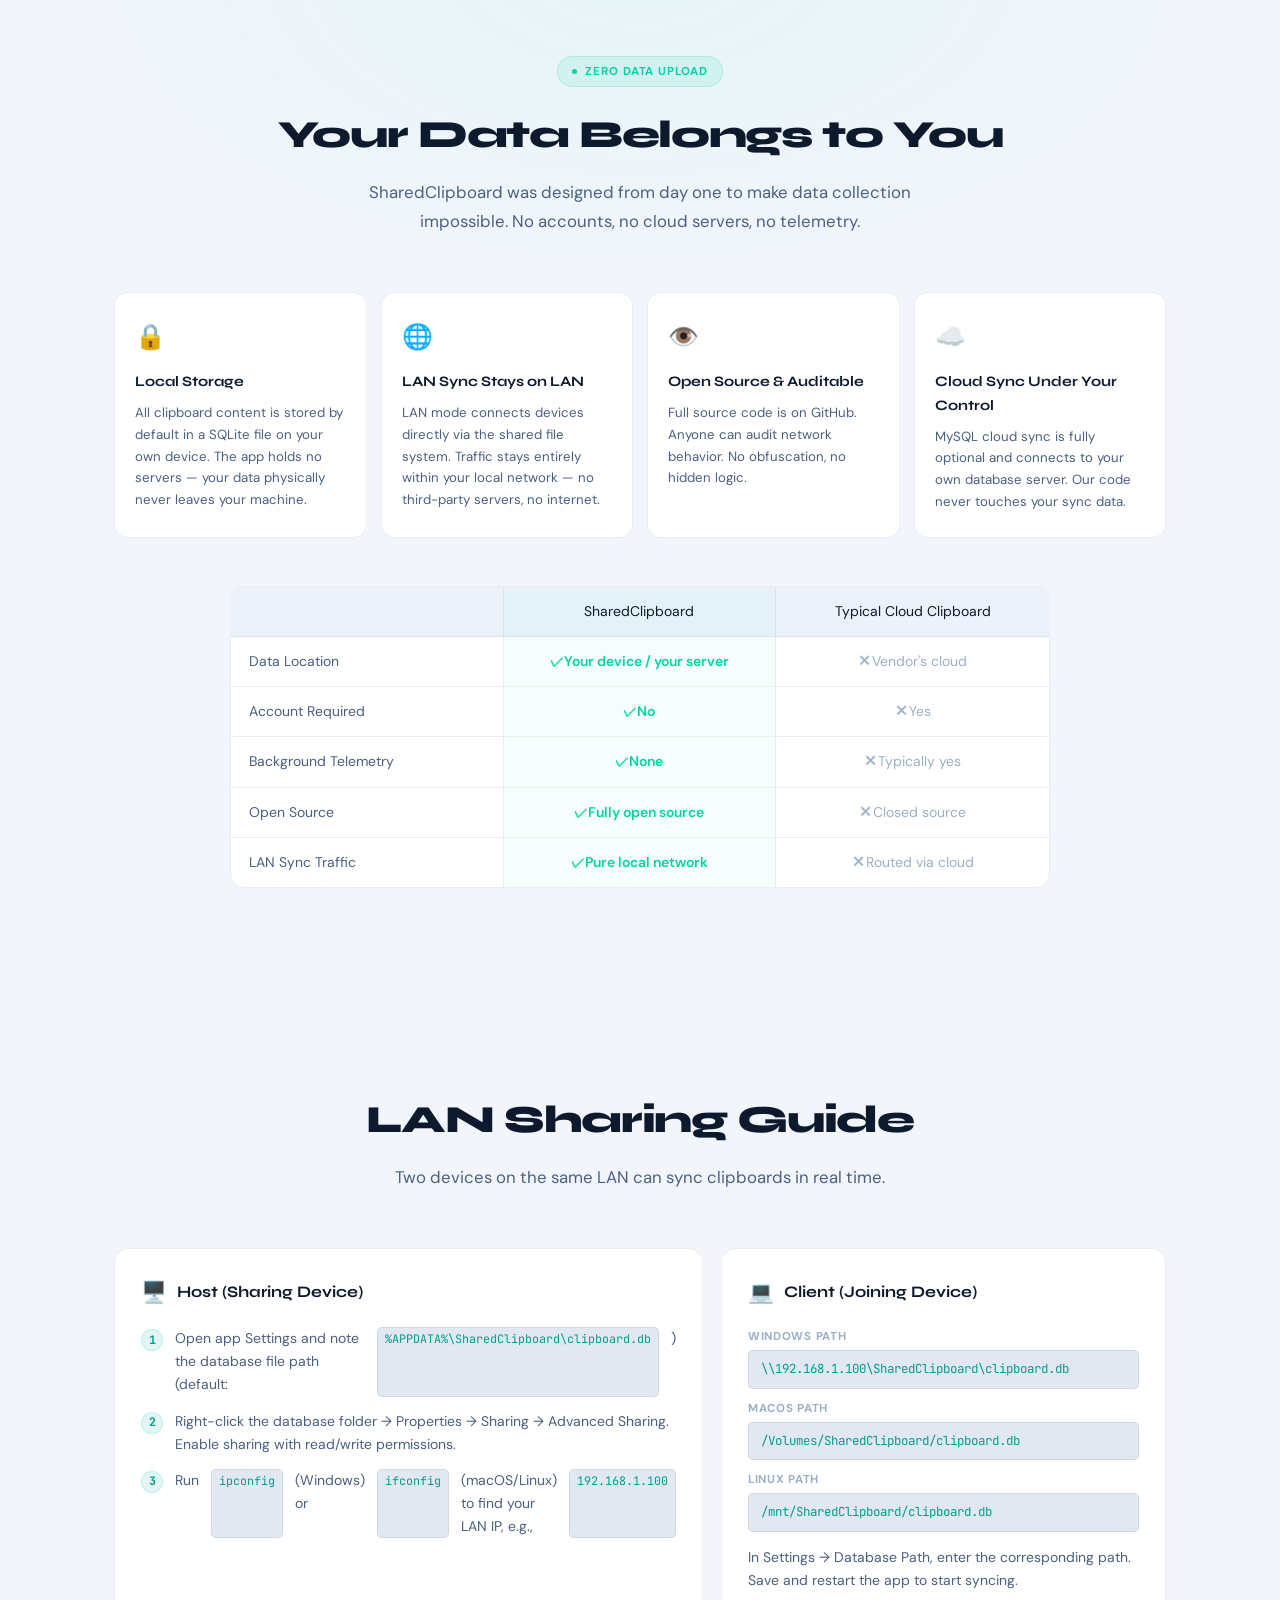
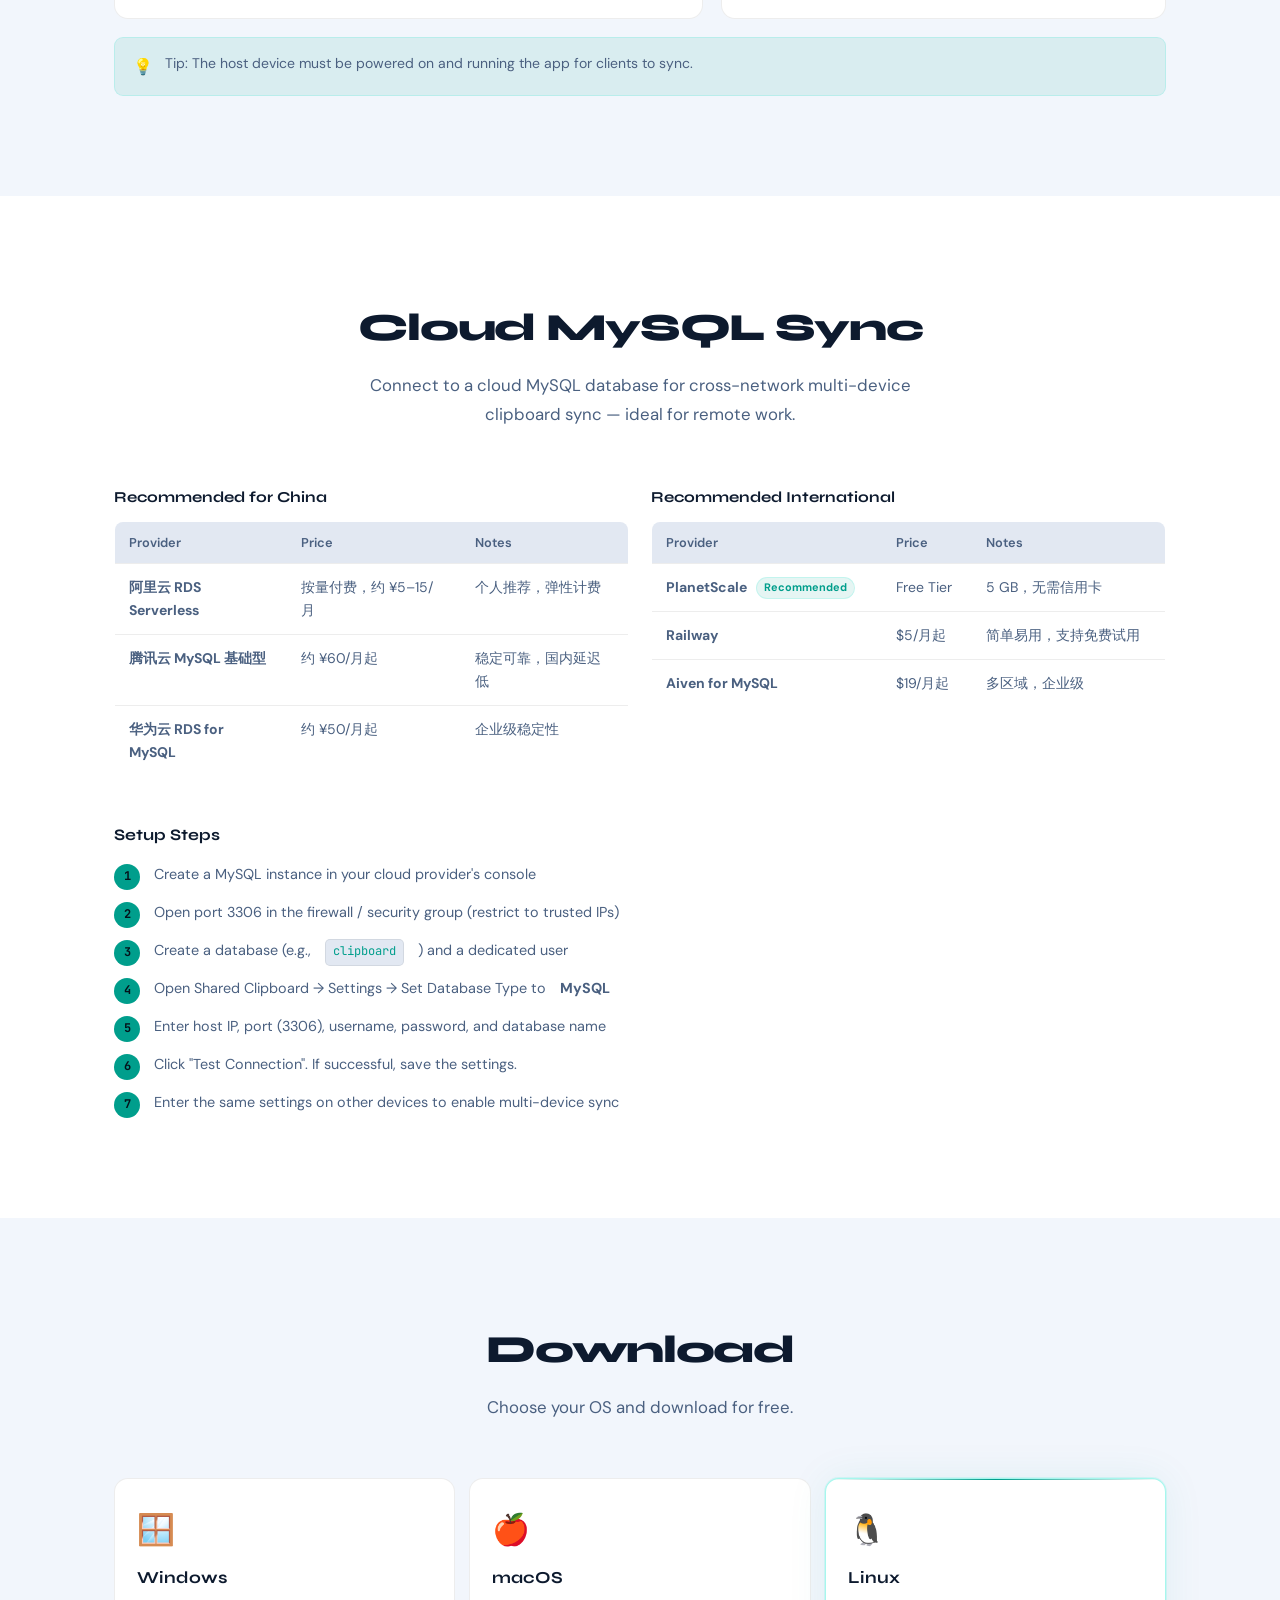
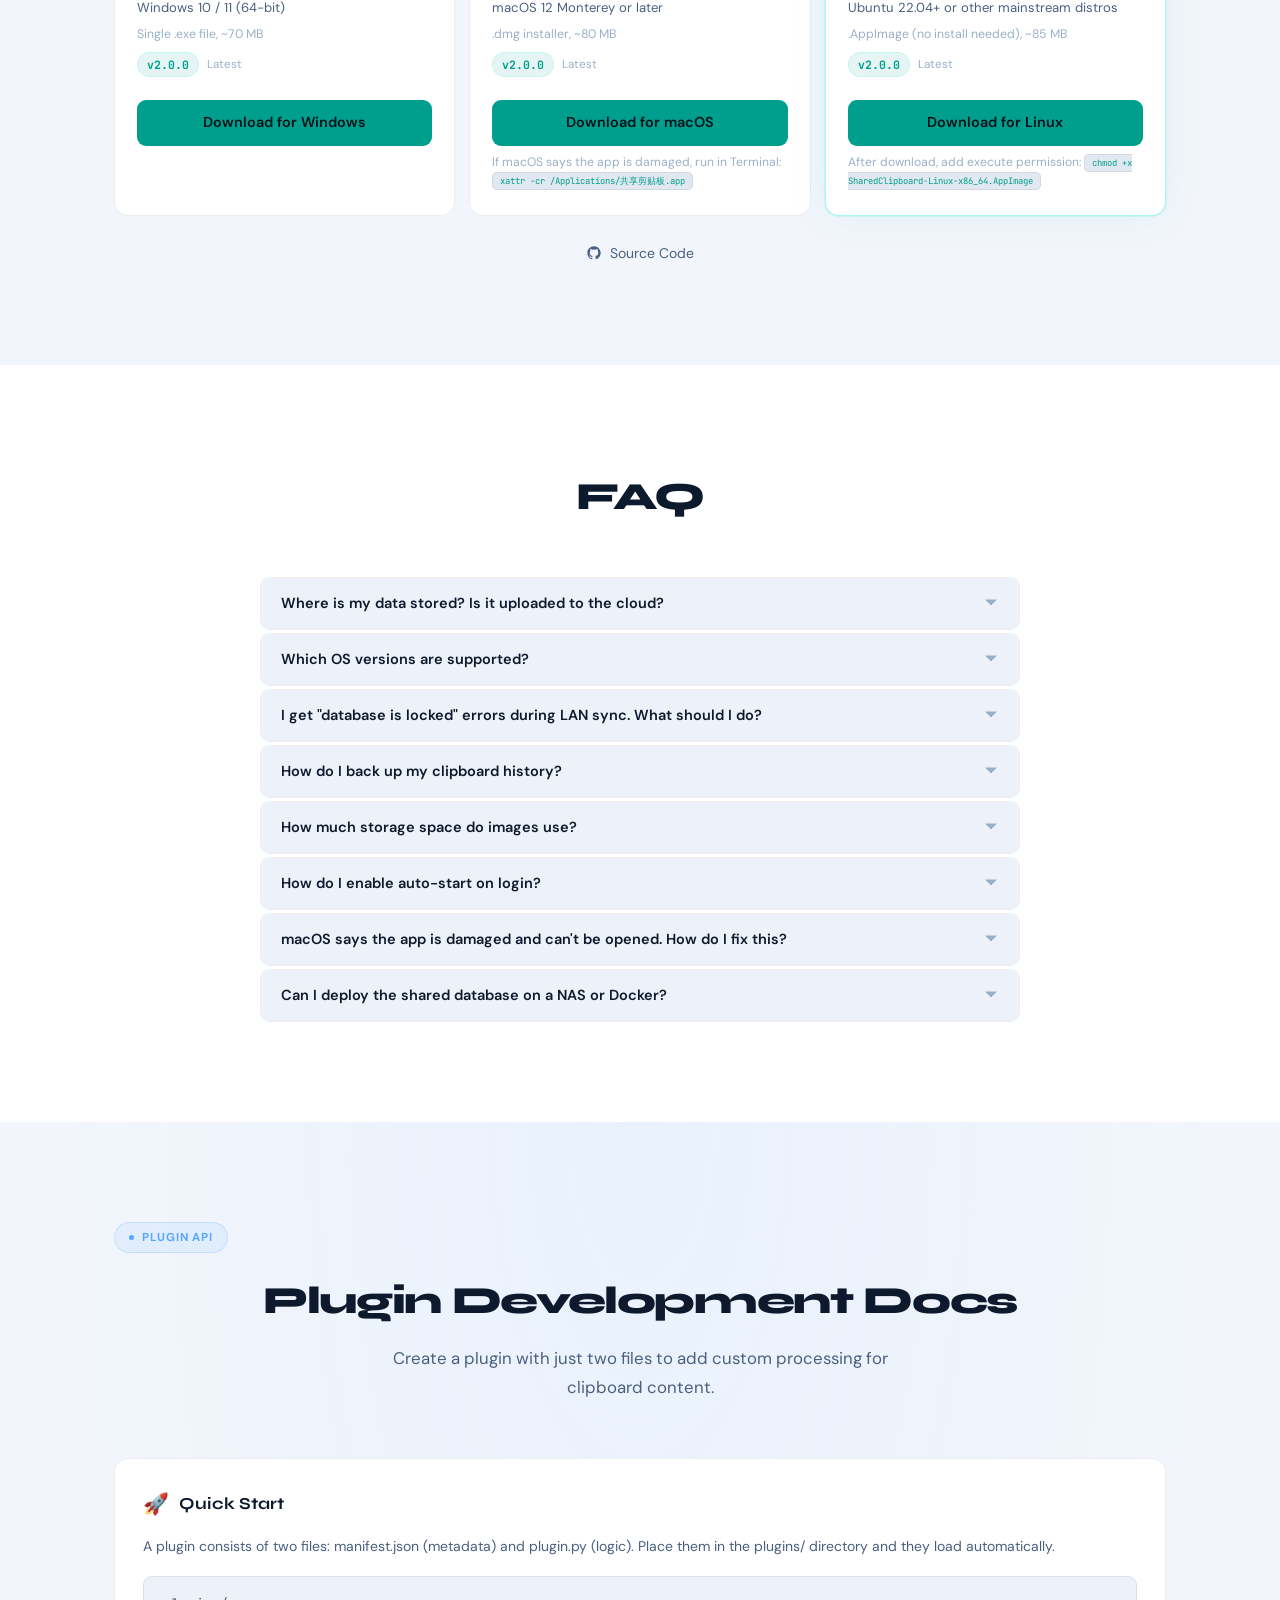
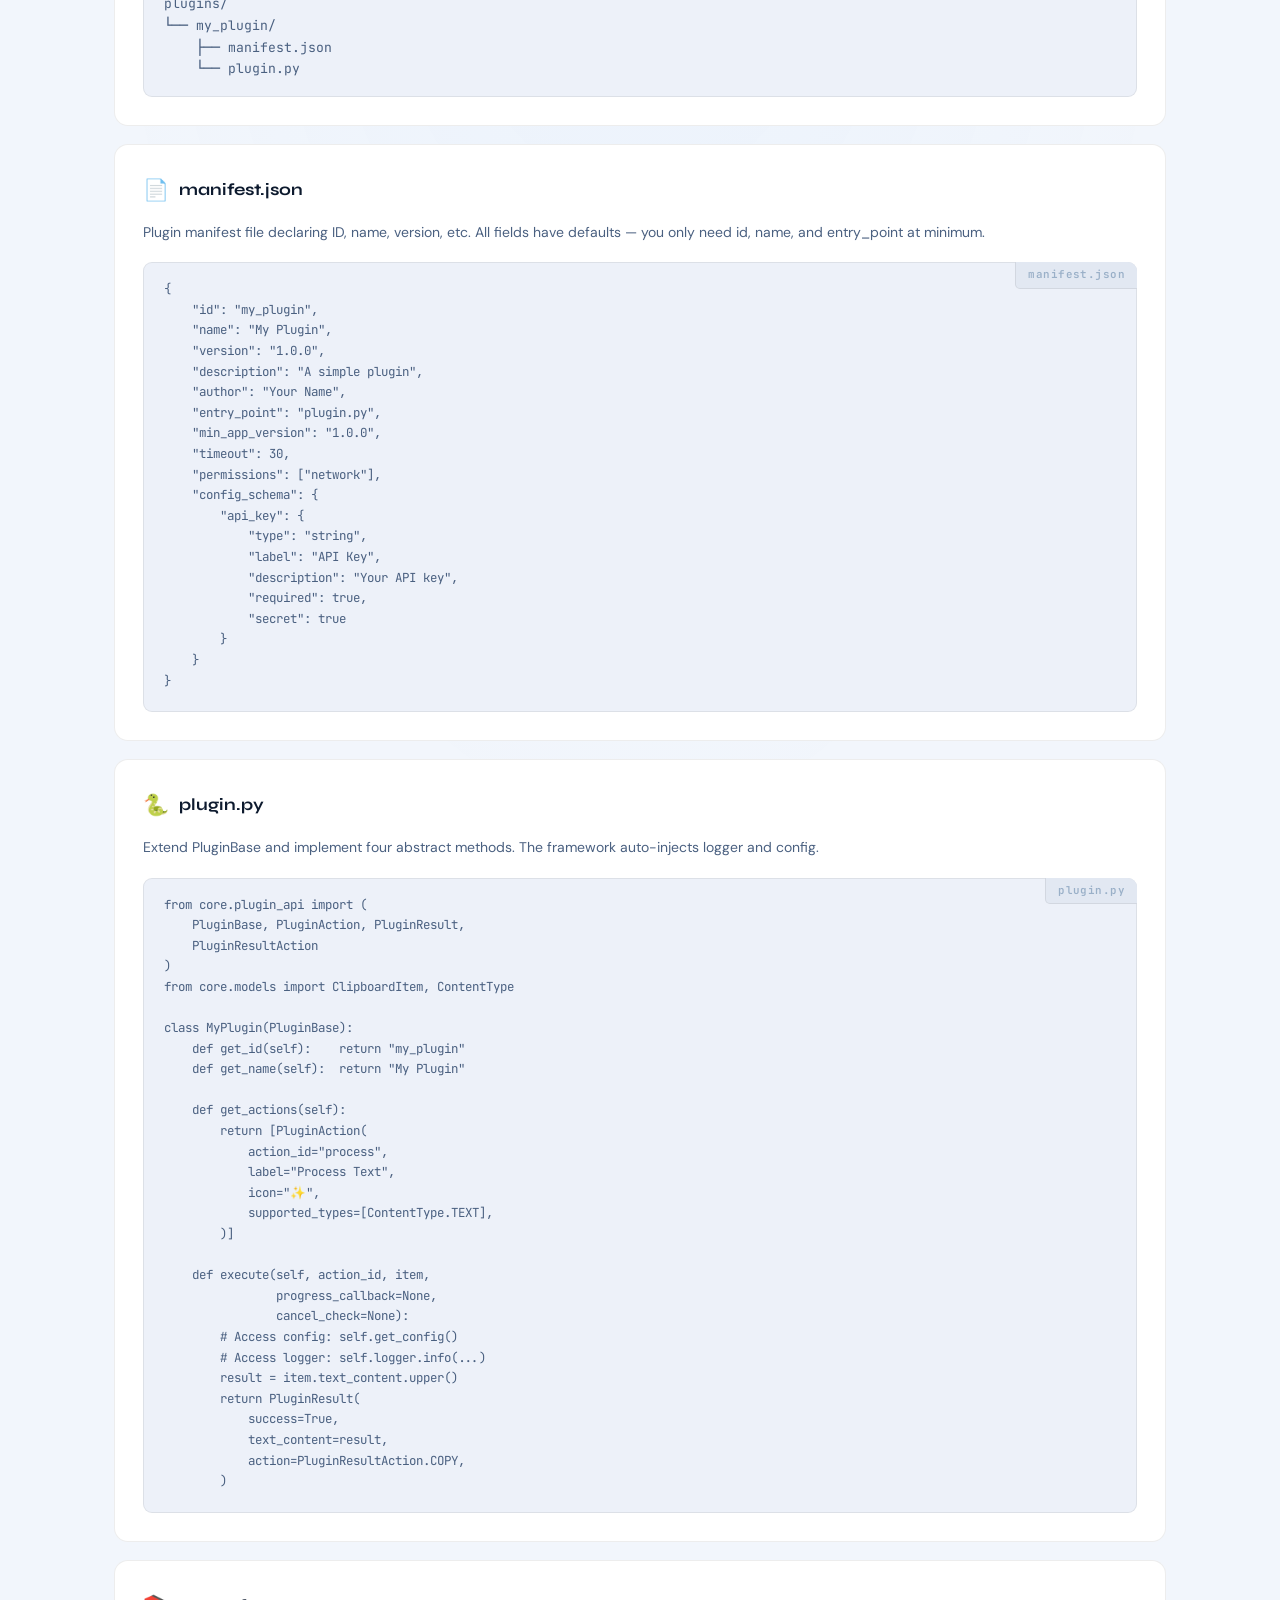
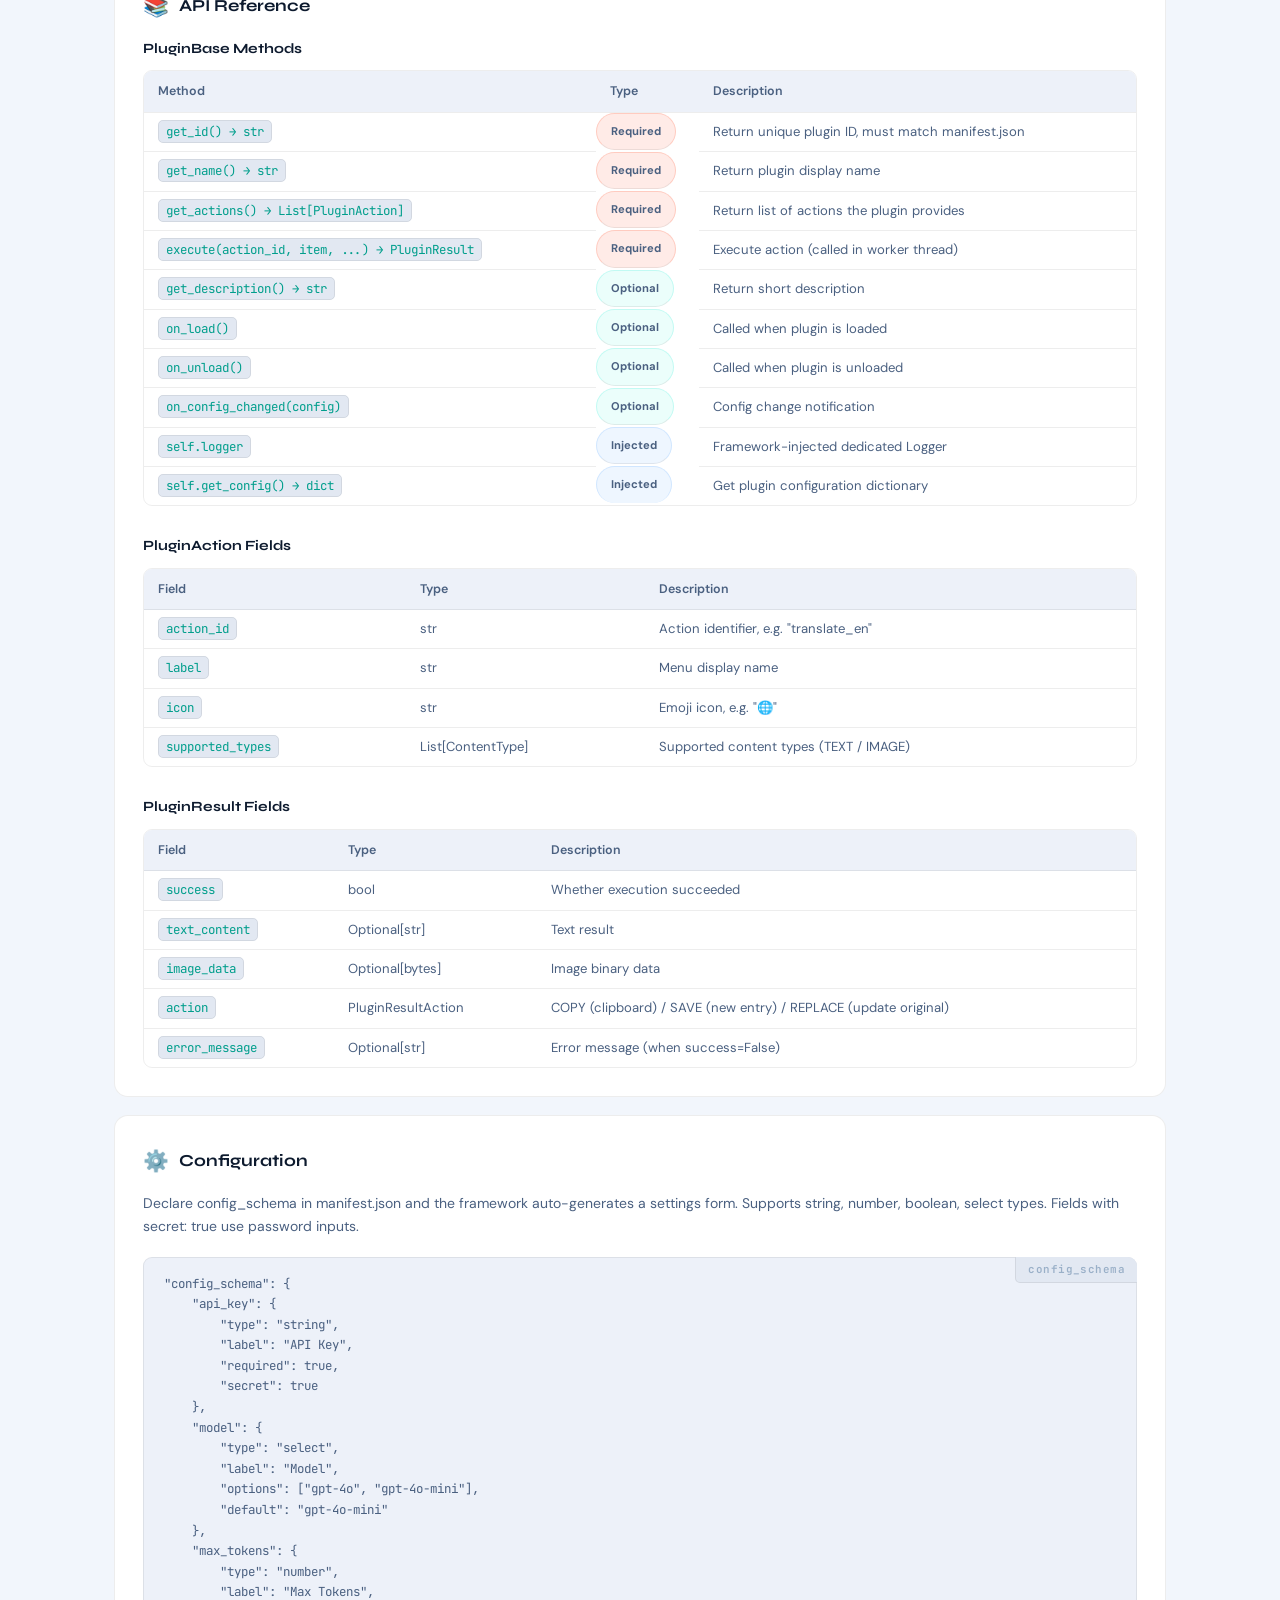
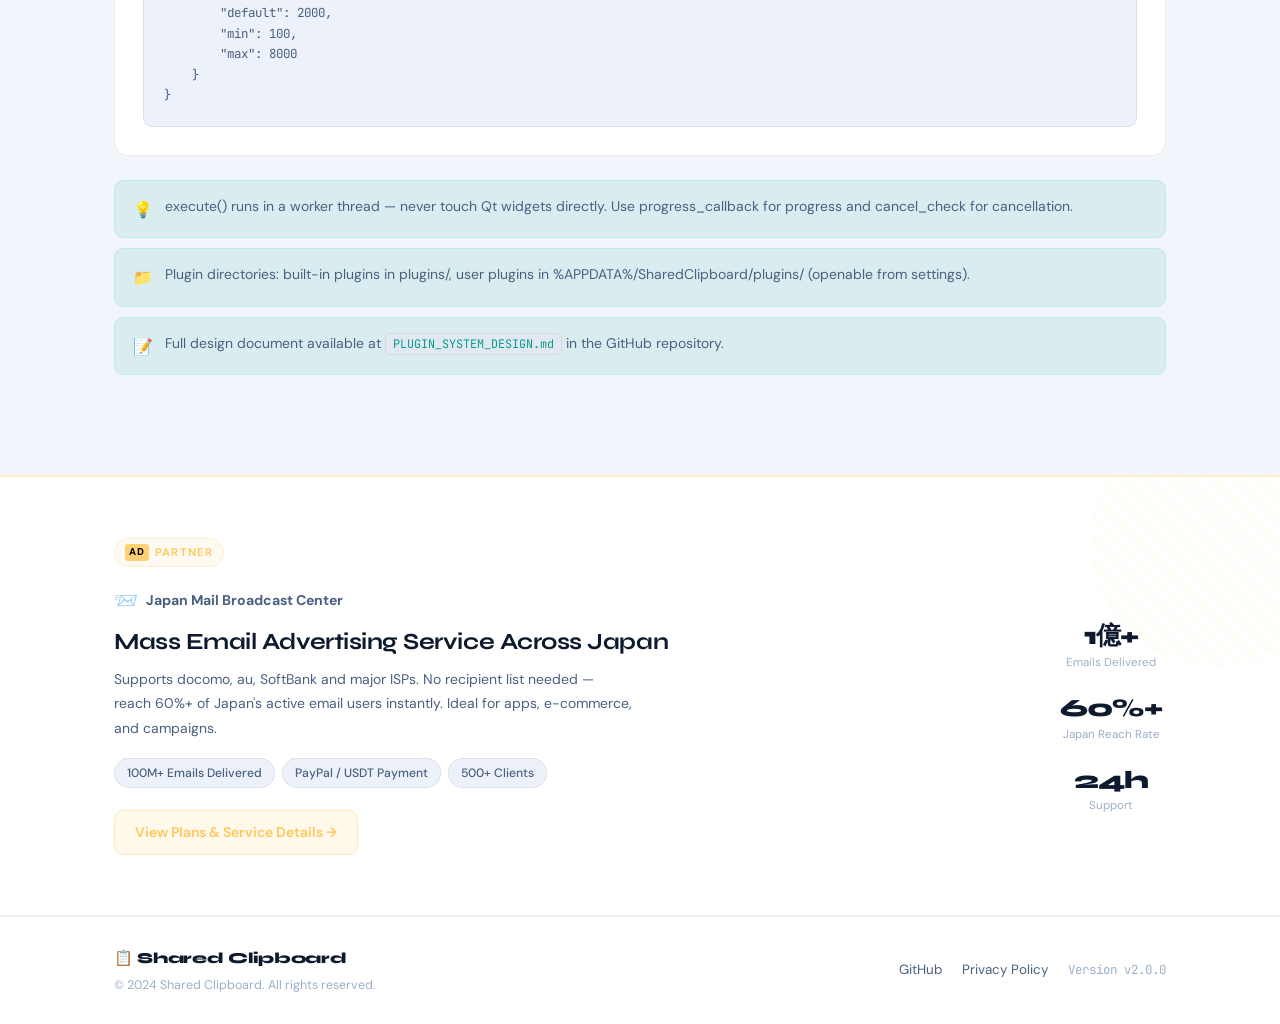
==== commit b7e6d4d3: "feat: 升级版本号至 v2.0.0，新增插件系统和多项改进 - 版本号从 1.1.0 升级到 2.0.0 - 新增插件系统（plugin_api、plugin_manager、示例插件） - 更新" ====
--- a/website/index.html
+++ b/website/index.html
@@ -12,6 +12,9 @@
   <!-- og:image: 预留位置，请替换为实际 og-image.png URL -->
   <!-- <meta property="og:image" content="https://www.jlike.com/og-image.png" /> -->
   <link rel="icon" type="image/png" href="favicon.png" />
+  <link rel="preconnect" href="https://fonts.googleapis.com" />
+  <link rel="preconnect" href="https://fonts.gstatic.com" crossorigin />
+  <link href="https://fonts.googleapis.com/css2?family=Syne:wght@600;700;800&family=DM+Sans:opsz,wght@9..40,300;9..40,400;9..40,500;9..40,600&family=JetBrains+Mono:wght@400;500&display=swap" rel="stylesheet" />
   <link rel="stylesheet" href="style.css" />
 </head>
 <body>
@@ -24,17 +27,19 @@
       <span data-i18n="hero_title">共享剪贴板</span>
     </a>
     <ul class="nav-links">
-      <li><a href="#features" data-i18n="nav_features">功能</a></li>
-      <li><a href="#guide" data-i18n="nav_guide">使用指南</a></li>
-      <li><a href="#cloud" data-i18n="nav_cloud">云同步</a></li>
-      <li><a href="#download" data-i18n="nav_download">下载</a></li>
-      <li><a href="#faq" data-i18n="nav_faq">FAQ</a></li>
+      <li><a href="#features"       data-i18n="nav_features">功能</a></li>
+      <li><a href="#guide"          data-i18n="nav_guide">使用指南</a></li>
+      <li><a href="#cloud"          data-i18n="nav_cloud">云同步</a></li>
+      <li><a href="#download"       data-i18n="nav_download">下载</a></li>
+      <li><a href="#faq"            data-i18n="nav_faq">FAQ</a></li>
+      <li><a href="#dev-docs"       data-i18n="nav_dev">开发</a></li>
+      <li><a href="#privacy-shield" data-i18n="nav_privacy">隐私</a></li>
     </ul>
     <div class="nav-right">
       <div class="lang-switcher" id="langSwitcher">
         <button class="lang-btn" id="langBtn" aria-label="Switch language">
           <span id="langCurrent">简体中文</span>
-          <svg width="12" height="12" viewBox="0 0 12 12" fill="currentColor"><path d="M6 8L1 3h10z"/></svg>
+          <svg width="11" height="11" viewBox="0 0 12 12" fill="currentColor"><path d="M6 8L1 3h10z"/></svg>
         </button>
         <ul class="lang-menu" id="langMenu" role="menu">
           <li role="menuitem" data-lang="zh_CN">简体中文</li>
@@ -53,47 +58,68 @@
 
 <!-- ===== HERO ===== -->
 <section class="hero" id="hero">
+  <!-- Ambient glow orbs -->
+  <div class="hero-glow hero-glow-a" aria-hidden="true"></div>
+  <div class="hero-glow hero-glow-b" aria-hidden="true"></div>
+
   <div class="container hero-inner">
     <div class="hero-text">
       <span class="badge" data-i18n="hero_badge">免费开源</span>
       <h1 class="hero-title" data-i18n="hero_title">共享剪贴板</h1>
       <p class="hero-subtitle" data-i18n="hero_subtitle">跨设备剪贴板历史管理，局域网实时同步，支持文字与图片。Windows、macOS、Linux 三端原生支持。</p>
       <div class="hero-buttons">
-        <a href="#" class="btn btn-primary dl-win" id="dlWindows" data-i18n="dl_windows">下载 Windows 版</a>
-        <a href="#" class="btn btn-secondary dl-mac" id="dlMacos" data-i18n="dl_macos">下载 macOS 版</a>
+        <a href="#" class="btn btn-primary dl-win"  id="dlWindows" data-i18n="dl_windows">下载 Windows 版</a>
+        <a href="#" class="btn btn-secondary dl-mac" id="dlMacos"   data-i18n="dl_macos">下载 macOS 版</a>
         <a href="#" class="btn btn-secondary dl-linux" id="dlLinux" data-i18n="dl_linux">下载 Linux 版</a>
       </div>
       <p class="hero-version"><span data-i18n="footer_version">版本</span> <span id="versionBadge"></span></p>
     </div>
+
     <div class="hero-visual" aria-hidden="true">
       <div class="hero-mockup">
         <div class="mockup-bar">
           <span class="dot dot-red"></span>
           <span class="dot dot-yellow"></span>
           <span class="dot dot-green"></span>
+          <span class="mockup-bar-label">SharedClipboard</span>
         </div>
         <div class="mockup-body">
-          <div class="mockup-search">🔍 搜索剪贴板...</div>
+          <div class="mockup-search">
+            <svg width="12" height="12" viewBox="0 0 24 24" fill="none" stroke="currentColor" stroke-width="2.5" style="flex-shrink:0"><circle cx="11" cy="11" r="8"/><path d="m21 21-4.35-4.35"/></svg>
+            搜索剪贴板...
+          </div>
           <div class="mockup-item active">
-            <span class="mockup-item-icon">📝</span>
+            <span class="mockup-item-ic">T</span>
             <div class="mockup-item-text">
               <div class="mockup-item-title">Hello, SharedClipboard!</div>
               <div class="mockup-item-meta">刚刚 · 本机</div>
             </div>
           </div>
           <div class="mockup-item">
-            <span class="mockup-item-icon">🖼️</span>
+            <span class="mockup-item-ic">🖼</span>
             <div class="mockup-item-text">
-              <div class="mockup-item-title">[图片]</div>
-              <div class="mockup-item-meta">2 分钟前 · MacBook</div>
+              <div class="mockup-item-title">[图片] screenshot.png</div>
+              <div class="mockup-item-meta">2 min · MacBook</div>
             </div>
           </div>
           <div class="mockup-item">
-            <span class="mockup-item-icon">📝</span>
+            <span class="mockup-item-ic">↗</span>
             <div class="mockup-item-text">
-              <div class="mockup-item-title">https://www.jlike.com</div>
-              <div class="mockup-item-meta">5 分钟前 · PC</div>
+              <div class="mockup-item-title">https://github.com/wenrong…</div>
+              <div class="mockup-item-meta">5 min · PC</div>
             </div>
+          </div>
+          <div class="mockup-item">
+            <span class="mockup-item-ic">T</span>
+            <div class="mockup-item-text">
+              <div class="mockup-item-title">pip install pyside6 pillow</div>
+              <div class="mockup-item-meta">10 min · 本机</div>
+            </div>
+          </div>
+          <div class="mockup-divider"></div>
+          <div class="mockup-footer">
+            <span class="mockup-sync-dot"></span>
+            3 台设备已同步
           </div>
         </div>
       </div>
@@ -104,34 +130,40 @@
 <!-- ===== FEATURES ===== -->
 <section class="features section" id="features">
   <div class="container">
-    <h2 class="section-title" data-i18n="features_title">核心功能</h2>
-    <div class="features-grid">
-      <div class="feature-card">
+    <h2 class="section-title reveal" data-i18n="features_title">核心功能</h2>
+    <div class="features-grid" style="margin-top:48px">
+      <div class="feature-card reveal reveal-d1">
+        <div class="feature-num">01</div>
         <div class="feature-icon">📋</div>
         <h3 data-i18n="feature1_title">剪贴板历史</h3>
         <p data-i18n="feature1_desc">自动记录所有复制内容，支持文字与图片，最多保存 10000 条历史记录。</p>
       </div>
-      <div class="feature-card">
+      <div class="feature-card reveal reveal-d2">
+        <div class="feature-num">02</div>
         <div class="feature-icon">🌐</div>
         <h3 data-i18n="feature2_title">局域网同步</h3>
         <p data-i18n="feature2_desc">通过共享 SQLite 数据库文件，多台设备实时共享剪贴板内容，零配置。</p>
       </div>
-      <div class="feature-card">
+      <div class="feature-card reveal reveal-d3">
+        <div class="feature-num">03</div>
         <div class="feature-icon">☁️</div>
         <h3 data-i18n="feature3_title">云端同步</h3>
         <p data-i18n="feature3_desc">连接 MySQL 数据库，实现跨网络、跨地域的多设备剪贴板同步。</p>
       </div>
-      <div class="feature-card">
+      <div class="feature-card reveal reveal-d4">
+        <div class="feature-num">04</div>
         <div class="feature-icon">⌨️</div>
         <h3 data-i18n="feature4_title">全局快捷键</h3>
         <p data-i18n="feature4_desc">自定义热键（默认 Cmd/Win+V）一键唤出剪贴板面板，不打断工作流。</p>
       </div>
-      <div class="feature-card">
+      <div class="feature-card reveal reveal-d5">
+        <div class="feature-num">05</div>
         <div class="feature-icon">🔍</div>
         <h3 data-i18n="feature5_title">全文搜索</h3>
         <p data-i18n="feature5_desc">基于 FTS5 的全文搜索，海量历史中秒级定位目标内容。</p>
       </div>
-      <div class="feature-card">
+      <div class="feature-card reveal reveal-d6">
+        <div class="feature-num">06</div>
         <div class="feature-icon">📌</div>
         <h3 data-i18n="feature6_title">边缘停靠</h3>
         <p data-i18n="feature6_desc">窗口停靠屏幕任意边缘，鼠标靠近自动弹出，不占用桌面空间。</p>
@@ -140,26 +172,93 @@
   </div>
 </section>
 
+<!-- ===== PRIVACY SHIELD ===== -->
+<section class="privacy-shield section" id="privacy-shield">
+  <div class="container">
+    <div class="privacy-shield-header reveal">
+      <span class="privacy-shield-badge" data-i18n="privacy_badge">零数据上传</span>
+      <h2 class="section-title" data-i18n="privacy_title_section">你的数据，只属于你</h2>
+      <p class="section-subtitle" data-i18n="privacy_subtitle_section">共享剪贴板从设计之初就排除了数据收集的可能性。无账号、无云服务器、无遥测。</p>
+    </div>
+
+    <div class="privacy-pillars">
+      <div class="privacy-pillar reveal reveal-d1">
+        <div class="privacy-pillar-icon" aria-hidden="true">🔒</div>
+        <h3 data-i18n="privacy_pillar1_title">本地存储</h3>
+        <p data-i18n="privacy_pillar1_desc">所有剪贴板内容默认存储在你设备上的 SQLite 文件中。应用不持有任何服务器，数据物理上不离开你的电脑。</p>
+      </div>
+      <div class="privacy-pillar reveal reveal-d2">
+        <div class="privacy-pillar-icon" aria-hidden="true">🌐</div>
+        <h3 data-i18n="privacy_pillar2_title">LAN 同步不经外网</h3>
+        <p data-i18n="privacy_pillar2_desc">局域网模式通过共享文件系统直连，流量完全在内网中流转，不经过任何第三方服务器或互联网。</p>
+      </div>
+      <div class="privacy-pillar reveal reveal-d3">
+        <div class="privacy-pillar-icon" aria-hidden="true">👁️</div>
+        <h3 data-i18n="privacy_pillar3_title">开源可验证</h3>
+        <p data-i18n="privacy_pillar3_desc">完整源代码托管于 GitHub，任何人可以审计网络请求行为。没有混淆代码，没有隐藏逻辑。</p>
+      </div>
+      <div class="privacy-pillar reveal reveal-d4">
+        <div class="privacy-pillar-icon" aria-hidden="true">☁️</div>
+        <h3 data-i18n="privacy_pillar4_title">云同步由你掌控</h3>
+        <p data-i18n="privacy_pillar4_desc">MySQL 云同步完全可选，且连接的是你自己的数据库服务器。我们的程序代码不经手任何同步数据。</p>
+      </div>
+    </div>
+
+    <div class="privacy-compare reveal">
+      <div class="privacy-compare-row privacy-compare-header">
+        <div class="privacy-compare-label"></div>
+        <div class="privacy-compare-col col-us" data-i18n="privacy_compare_us">共享剪贴板</div>
+        <div class="privacy-compare-col" data-i18n="privacy_compare_other">典型云剪贴板</div>
+      </div>
+      <div class="privacy-compare-row">
+        <div class="privacy-compare-label" data-i18n="privacy_row1">数据存储位置</div>
+        <div class="privacy-compare-col col-us privacy-yes" data-i18n="privacy_row1_us">本机 / 自有服务器</div>
+        <div class="privacy-compare-col privacy-no"         data-i18n="privacy_row1_other">服务商云端</div>
+      </div>
+      <div class="privacy-compare-row">
+        <div class="privacy-compare-label" data-i18n="privacy_row2">需要账号</div>
+        <div class="privacy-compare-col col-us privacy-yes" data-i18n="privacy_row2_us">不需要</div>
+        <div class="privacy-compare-col privacy-no"         data-i18n="privacy_row2_other">需要注册</div>
+      </div>
+      <div class="privacy-compare-row">
+        <div class="privacy-compare-label" data-i18n="privacy_row3">后台遥测</div>
+        <div class="privacy-compare-col col-us privacy-yes" data-i18n="privacy_row3_us">无</div>
+        <div class="privacy-compare-col privacy-no"         data-i18n="privacy_row3_other">通常有</div>
+      </div>
+      <div class="privacy-compare-row">
+        <div class="privacy-compare-label" data-i18n="privacy_row4">开源</div>
+        <div class="privacy-compare-col col-us privacy-yes" data-i18n="privacy_row4_us">完全开源</div>
+        <div class="privacy-compare-col privacy-no"         data-i18n="privacy_row4_other">闭源</div>
+      </div>
+      <div class="privacy-compare-row">
+        <div class="privacy-compare-label" data-i18n="privacy_row5">LAN 同步流量</div>
+        <div class="privacy-compare-col col-us privacy-yes" data-i18n="privacy_row5_us">纯内网直连</div>
+        <div class="privacy-compare-col privacy-no"         data-i18n="privacy_row5_other">经云服务器中转</div>
+      </div>
+    </div>
+  </div>
+</section>
+
 <!-- ===== GUIDE ===== -->
 <section class="guide section" id="guide">
   <div class="container">
-    <h2 class="section-title" data-i18n="guide_title">局域网共享指南</h2>
-    <p class="section-subtitle" data-i18n="guide_subtitle">两台设备共享同一局域网，即可实时同步剪贴板。</p>
+    <h2 class="section-title reveal" data-i18n="guide_title">局域网共享指南</h2>
+    <p class="section-subtitle reveal reveal-d1" data-i18n="guide_subtitle">两台设备共享同一局域网，即可实时同步剪贴板。</p>
     <div class="guide-grid">
       <!-- Host -->
-      <div class="guide-card">
+      <div class="guide-card reveal reveal-d1">
         <div class="guide-card-header">
           <span class="guide-icon">🖥️</span>
           <h3 data-i18n="guide_host_title">主机（共享方）</h3>
         </div>
         <ol class="guide-steps">
-          <li data-i18n-html="guide_host_step1">打开应用设置，记下数据库文件路径</li>
-          <li data-i18n-html="guide_host_step2">右键数据库所在文件夹 → 属性 → 共享 → 高级共享</li>
-          <li data-i18n-html="guide_host_step3">运行 <code>ipconfig</code> 记录局域网 IP</li>
+          <li data-i18n-html="guide_host_step1">打开应用设置，记下数据库文件路径（默认 <code>%APPDATA%\SharedClipboard\clipboard.db</code>）</li>
+          <li data-i18n-html="guide_host_step2">右键数据库所在文件夹 → 属性 → 共享 → 高级共享，勾选「共享此文件夹」，设置读写权限</li>
+          <li data-i18n-html="guide_host_step3">运行 <code>ipconfig</code>（Windows）或 <code>ifconfig</code>（macOS/Linux），记录局域网 IP，如 <code>192.168.1.100</code></li>
         </ol>
       </div>
       <!-- Client -->
-      <div class="guide-card">
+      <div class="guide-card reveal reveal-d2">
         <div class="guide-card-header">
           <span class="guide-icon">💻</span>
           <h3 data-i18n="guide_client_title">从机（加入方）</h3>
@@ -181,7 +280,7 @@
         <p class="guide-client-step" data-i18n="guide_client_step">在应用设置 → 数据库路径中填入对应路径，保存后重启应用即可同步。</p>
       </div>
     </div>
-    <div class="guide-tip">
+    <div class="guide-tip reveal">
       <span class="tip-icon">💡</span>
       <span data-i18n="guide_tip">提示：主机需保持开机并运行共享剪贴板，从机才能实时同步。</span>
     </div>
@@ -191,10 +290,10 @@
 <!-- ===== CLOUD ===== -->
 <section class="cloud section" id="cloud">
   <div class="container">
-    <h2 class="section-title" data-i18n="cloud_title">云端 MySQL 同步</h2>
-    <p class="section-subtitle" data-i18n="cloud_subtitle">购买云数据库服务，即可实现跨网络的多设备剪贴板同步。</p>
-
-    <div class="cloud-tables">
+    <h2 class="section-title reveal" data-i18n="cloud_title">云端 MySQL 同步</h2>
+    <p class="section-subtitle reveal reveal-d1" data-i18n="cloud_subtitle">购买云数据库服务，即可实现跨网络的多设备剪贴板同步。</p>
+
+    <div class="cloud-tables reveal">
       <!-- China providers -->
       <div class="cloud-table-wrap">
         <h3 class="cloud-table-title" data-i18n="cloud_cn_title">国内用户推荐</h3>
@@ -257,7 +356,7 @@
       </div>
     </div>
 
-    <div class="cloud-steps">
+    <div class="cloud-steps reveal">
       <h3 class="cloud-steps-title" data-i18n="cloud_steps_title">配置步骤</h3>
       <ol class="cloud-step-list">
         <li data-i18n-html="cloud_step1">在云服务商控制台创建 MySQL 实例</li>
@@ -275,32 +374,44 @@
 <!-- ===== DOWNLOAD ===== -->
 <section class="download section" id="download">
   <div class="container">
-    <h2 class="section-title" data-i18n="download_title">立即下载</h2>
-    <p class="section-subtitle" data-i18n="download_subtitle">选择你的操作系统，免费下载。</p>
+    <h2 class="section-title reveal" data-i18n="download_title">立即下载</h2>
+    <p class="section-subtitle reveal reveal-d1" data-i18n="download_subtitle">选择你的操作系统，免费下载。</p>
     <div class="dl-cards">
       <!-- Windows -->
-      <div class="dl-card" id="dlCardWin">
+      <div class="dl-card reveal reveal-d1" id="dlCardWin">
         <div class="dl-card-icon">🪟</div>
         <h3 data-i18n="dl_card_windows">Windows</h3>
-        <p class="dl-req" data-i18n="dl_req_windows">Windows 10 / 11（64位）</p>
+        <p class="dl-req"  data-i18n="dl_req_windows">Windows 10 / 11（64位）</p>
         <p class="dl-size" data-i18n="dl_size_windows">.exe 单文件，约 70 MB</p>
+        <div class="dl-version-badge">
+          <span class="dl-version-tag" id="dlVerWin">v2.0.0</span>
+          <span class="dl-version-date" data-i18n="dl_latest">最新版</span>
+        </div>
         <a href="#" class="btn btn-primary" id="dlWin2" data-i18n="dl_windows">下载 Windows 版</a>
       </div>
       <!-- macOS -->
-      <div class="dl-card" id="dlCardMac">
+      <div class="dl-card reveal reveal-d2" id="dlCardMac">
         <div class="dl-card-icon">🍎</div>
         <h3 data-i18n="dl_card_macos">macOS</h3>
-        <p class="dl-req" data-i18n="dl_req_macos">macOS 12 Monterey 及以上</p>
+        <p class="dl-req"  data-i18n="dl_req_macos">macOS 12 Monterey 及以上</p>
         <p class="dl-size" data-i18n="dl_size_macos">.dmg 安装包，约 80 MB</p>
+        <div class="dl-version-badge">
+          <span class="dl-version-tag" id="dlVerMac">v2.0.0</span>
+          <span class="dl-version-date" data-i18n="dl_latest">最新版</span>
+        </div>
         <a href="#" class="btn btn-primary" id="dlMac2" data-i18n="dl_macos">下载 macOS 版</a>
         <p class="dl-note" data-i18n-html="dl_note_macos"></p>
       </div>
       <!-- Linux -->
-      <div class="dl-card" id="dlCardLinux">
+      <div class="dl-card reveal reveal-d3" id="dlCardLinux">
         <div class="dl-card-icon">🐧</div>
         <h3 data-i18n="dl_card_linux">Linux</h3>
-        <p class="dl-req" data-i18n="dl_req_linux">Ubuntu 22.04+ 或其他主流发行版</p>
+        <p class="dl-req"  data-i18n="dl_req_linux">Ubuntu 22.04+ 或其他主流发行版</p>
         <p class="dl-size" data-i18n="dl_size_linux">.AppImage 免安装，约 85 MB</p>
+        <div class="dl-version-badge">
+          <span class="dl-version-tag" id="dlVerLinux">v2.0.0</span>
+          <span class="dl-version-date" data-i18n="dl_latest">最新版</span>
+        </div>
         <a href="#" class="btn btn-primary" id="dlLinux2" data-i18n="dl_linux">下载 Linux 版</a>
         <p class="dl-note" data-i18n-html="dl_note_linux"></p>
       </div>
@@ -317,8 +428,8 @@
 <!-- ===== FAQ ===== -->
 <section class="faq section" id="faq">
   <div class="container">
-    <h2 class="section-title" data-i18n="faq_title">常见问题</h2>
-    <div class="faq-list" id="faqList">
+    <h2 class="section-title reveal" data-i18n="faq_title">常见问题</h2>
+    <div class="faq-list" id="faqList" style="margin-top:48px">
       <div class="faq-item">
         <button class="faq-q" aria-expanded="false">
           <span data-i18n="faq1_q">数据存在哪里？会上传到云端吗？</span>
@@ -374,6 +485,257 @@
           <svg class="faq-arrow" width="16" height="16" viewBox="0 0 16 16" fill="currentColor"><path d="M8 10.5L2 4.5h12z"/></svg>
         </button>
         <div class="faq-a-wrap"><p class="faq-a" data-i18n="faq8_a"></p></div>
+      </div>
+    </div>
+  </div>
+</section>
+
+<!-- ===== DEV DOCS ===== -->
+<section class="dev-docs section" id="dev-docs">
+  <div class="container">
+    <span class="dev-badge reveal" data-i18n="dev_badge">PLUGIN API</span>
+    <h2 class="section-title reveal" data-i18n="dev_title">插件开发文档</h2>
+    <p class="section-subtitle reveal reveal-d1" data-i18n="dev_subtitle">只需两个文件即可创建插件，为剪贴板内容添加自定义处理能力。</p>
+
+    <!-- Quick Start -->
+    <div class="dev-card reveal reveal-d1">
+      <div class="dev-card-header">
+        <span class="dev-card-icon">🚀</span>
+        <h3 data-i18n="dev_quickstart_title">快速开始</h3>
+      </div>
+      <p class="dev-card-desc" data-i18n="dev_quickstart_desc">一个插件由两个文件组成：manifest.json（声明元信息）和 plugin.py（实现逻辑）。放入 plugins/ 目录即可自动加载。</p>
+      <div class="dev-file-tree">
+        <pre><code>plugins/
+└── my_plugin/
+    ├── manifest.json
+    └── plugin.py</code></pre>
+      </div>
+    </div>
+
+    <!-- manifest.json -->
+    <div class="dev-card reveal reveal-d2">
+      <div class="dev-card-header">
+        <span class="dev-card-icon">📄</span>
+        <h3>manifest.json</h3>
+      </div>
+      <p class="dev-card-desc" data-i18n="dev_manifest_desc">插件清单文件，声明 ID、名称、版本等元信息。所有字段均有默认值，最简只需 id、name、entry_point。</p>
+      <div class="dev-code-block">
+        <div class="dev-code-label">manifest.json</div>
+        <pre><code>{
+    "id": "my_plugin",
+    "name": "My Plugin",
+    "version": "1.0.0",
+    "description": "A simple plugin",
+    "author": "Your Name",
+    "entry_point": "plugin.py",
+    "min_app_version": "1.0.0",
+    "timeout": 30,
+    "permissions": ["network"],
+    "config_schema": {
+        "api_key": {
+            "type": "string",
+            "label": "API Key",
+            "description": "Your API key",
+            "required": true,
+            "secret": true
+        }
+    }
+}</code></pre>
+      </div>
+    </div>
+
+    <!-- Plugin Code -->
+    <div class="dev-card reveal reveal-d3">
+      <div class="dev-card-header">
+        <span class="dev-card-icon">🐍</span>
+        <h3>plugin.py</h3>
+      </div>
+      <p class="dev-card-desc" data-i18n="dev_plugin_desc">继承 PluginBase，实现四个抽象方法即可。框架自动注入 logger 和 config。</p>
+      <div class="dev-code-block">
+        <div class="dev-code-label">plugin.py</div>
+        <pre><code>from core.plugin_api import (
+    PluginBase, PluginAction, PluginResult,
+    PluginResultAction
+)
+from core.models import ClipboardItem, ContentType
+
+class MyPlugin(PluginBase):
+    def get_id(self):    return "my_plugin"
+    def get_name(self):  return "My Plugin"
+
+    def get_actions(self):
+        return [PluginAction(
+            action_id="process",
+            label="Process Text",
+            icon="✨",
+            supported_types=[ContentType.TEXT],
+        )]
+
+    def execute(self, action_id, item,
+                progress_callback=None,
+                cancel_check=None):
+        # Access config: self.get_config()
+        # Access logger: self.logger.info(...)
+        result = item.text_content.upper()
+        return PluginResult(
+            success=True,
+            text_content=result,
+            action=PluginResultAction.COPY,
+        )</code></pre>
+      </div>
+    </div>
+
+    <!-- API Reference Table -->
+    <div class="dev-card reveal reveal-d4">
+      <div class="dev-card-header">
+        <span class="dev-card-icon">📚</span>
+        <h3 data-i18n="dev_api_title">API 速查表</h3>
+      </div>
+
+      <h4 class="dev-table-title" data-i18n="dev_api_pluginbase">PluginBase 方法</h4>
+      <div class="dev-table-wrap">
+        <table class="dev-table">
+          <thead><tr>
+            <th data-i18n="dev_th_method">方法</th>
+            <th data-i18n="dev_th_type">类型</th>
+            <th data-i18n="dev_th_desc">说明</th>
+          </tr></thead>
+          <tbody>
+            <tr><td><code>get_id() → str</code></td><td class="dev-tag-required" data-i18n="dev_required">必须</td><td data-i18n="dev_api_getid">返回插件唯一标识，须与 manifest.json 一致</td></tr>
+            <tr><td><code>get_name() → str</code></td><td class="dev-tag-required" data-i18n="dev_required">必须</td><td data-i18n="dev_api_getname">返回插件显示名称</td></tr>
+            <tr><td><code>get_actions() → List[PluginAction]</code></td><td class="dev-tag-required" data-i18n="dev_required">必须</td><td data-i18n="dev_api_getactions">返回插件提供的操作列表</td></tr>
+            <tr><td><code>execute(action_id, item, ...) → PluginResult</code></td><td class="dev-tag-required" data-i18n="dev_required">必须</td><td data-i18n="dev_api_execute">执行操作（在工作线程中调用）</td></tr>
+            <tr><td><code>get_description() → str</code></td><td class="dev-tag-optional" data-i18n="dev_optional">可选</td><td data-i18n="dev_api_getdesc">返回简短描述</td></tr>
+            <tr><td><code>on_load()</code></td><td class="dev-tag-optional" data-i18n="dev_optional">可选</td><td data-i18n="dev_api_onload">插件加载时调用</td></tr>
+            <tr><td><code>on_unload()</code></td><td class="dev-tag-optional" data-i18n="dev_optional">可选</td><td data-i18n="dev_api_onunload">插件卸载时调用</td></tr>
+            <tr><td><code>on_config_changed(config)</code></td><td class="dev-tag-optional" data-i18n="dev_optional">可选</td><td data-i18n="dev_api_onconfigchanged">配置变更通知</td></tr>
+            <tr><td><code>self.logger</code></td><td class="dev-tag-inject" data-i18n="dev_injected">注入</td><td data-i18n="dev_api_logger">框架注入的专属 Logger</td></tr>
+            <tr><td><code>self.get_config() → dict</code></td><td class="dev-tag-inject" data-i18n="dev_injected">注入</td><td data-i18n="dev_api_getconfig">获取插件配置字典</td></tr>
+          </tbody>
+        </table>
+      </div>
+
+      <h4 class="dev-table-title" style="margin-top:28px" data-i18n="dev_api_pluginaction">PluginAction 字段</h4>
+      <div class="dev-table-wrap">
+        <table class="dev-table">
+          <thead><tr>
+            <th data-i18n="dev_th_field">字段</th>
+            <th data-i18n="dev_th_type">类型</th>
+            <th data-i18n="dev_th_desc">说明</th>
+          </tr></thead>
+          <tbody>
+            <tr><td><code>action_id</code></td><td>str</td><td data-i18n="dev_action_id">操作标识，如 "translate_en"</td></tr>
+            <tr><td><code>label</code></td><td>str</td><td data-i18n="dev_action_label">菜单显示名称</td></tr>
+            <tr><td><code>icon</code></td><td>str</td><td data-i18n="dev_action_icon">emoji 图标，如 "🌐"</td></tr>
+            <tr><td><code>supported_types</code></td><td>List[ContentType]</td><td data-i18n="dev_action_types">支持的内容类型 (TEXT / IMAGE)</td></tr>
+          </tbody>
+        </table>
+      </div>
+
+      <h4 class="dev-table-title" style="margin-top:28px" data-i18n="dev_api_pluginresult">PluginResult 字段</h4>
+      <div class="dev-table-wrap">
+        <table class="dev-table">
+          <thead><tr>
+            <th data-i18n="dev_th_field">字段</th>
+            <th data-i18n="dev_th_type">类型</th>
+            <th data-i18n="dev_th_desc">说明</th>
+          </tr></thead>
+          <tbody>
+            <tr><td><code>success</code></td><td>bool</td><td data-i18n="dev_result_success">是否执行成功</td></tr>
+            <tr><td><code>text_content</code></td><td>Optional[str]</td><td data-i18n="dev_result_text">文本结果</td></tr>
+            <tr><td><code>image_data</code></td><td>Optional[bytes]</td><td data-i18n="dev_result_image">图片二进制数据</td></tr>
+            <tr><td><code>action</code></td><td>PluginResultAction</td><td data-i18n="dev_result_action">COPY（复制）/ SAVE（保存）/ REPLACE（替换）</td></tr>
+            <tr><td><code>error_message</code></td><td>Optional[str]</td><td data-i18n="dev_result_error">错误信息（success=False 时）</td></tr>
+          </tbody>
+        </table>
+      </div>
+    </div>
+
+    <!-- Config Schema -->
+    <div class="dev-card reveal">
+      <div class="dev-card-header">
+        <span class="dev-card-icon">⚙️</span>
+        <h3 data-i18n="dev_config_title">配置机制</h3>
+      </div>
+      <p class="dev-card-desc" data-i18n="dev_config_desc">在 manifest.json 中声明 config_schema，框架自动在设置页生成配置表单。支持 string、number、boolean、select 四种类型，secret 字段使用密码输入框。</p>
+      <div class="dev-code-block">
+        <div class="dev-code-label">config_schema</div>
+        <pre><code>"config_schema": {
+    "api_key": {
+        "type": "string",
+        "label": "API Key",
+        "required": true,
+        "secret": true
+    },
+    "model": {
+        "type": "select",
+        "label": "Model",
+        "options": ["gpt-4o", "gpt-4o-mini"],
+        "default": "gpt-4o-mini"
+    },
+    "max_tokens": {
+        "type": "number",
+        "label": "Max Tokens",
+        "default": 2000,
+        "min": 100,
+        "max": 8000
+    }
+}</code></pre>
+      </div>
+    </div>
+
+    <!-- Tips -->
+    <div class="dev-tips reveal">
+      <div class="dev-tip">
+        <span class="tip-icon">💡</span>
+        <span data-i18n="dev_tip_thread">execute() 在工作线程中执行，禁止直接操作 Qt 控件。使用 progress_callback 报告进度，cancel_check 检查取消。</span>
+      </div>
+      <div class="dev-tip">
+        <span class="tip-icon">📁</span>
+        <span data-i18n="dev_tip_dir">插件目录：内置插件放 plugins/，用户插件放 %APPDATA%/SharedClipboard/plugins/（设置页可打开）。</span>
+      </div>
+      <div class="dev-tip">
+        <span class="tip-icon">📝</span>
+        <span data-i18n-html="dev_tip_full_doc">完整设计文档见 GitHub 仓库中的 <code>PLUGIN_SYSTEM_DESIGN.md</code>。</span>
+      </div>
+    </div>
+  </div>
+</section>
+
+<!-- ===== AD BANNER ===== -->
+<section class="ad-banner" id="ad-mail" aria-label="广告">
+  <div class="container">
+    <div class="ad-label">
+      <span class="ad-label-text" data-i18n="ad_label">商业合作</span>
+    </div>
+    <div class="ad-inner">
+      <div class="ad-body">
+        <div class="ad-brand">
+          <span class="ad-brand-icon" aria-hidden="true">📨</span>
+          <span class="ad-brand-name" data-i18n="ad_brand">日本メール放送センター</span>
+        </div>
+        <h2 class="ad-title" data-i18n="ad_title">日本全国へのメール広告配信サービス</h2>
+        <p class="ad-desc" data-i18n="ad_desc">docomo・au・SoftBank 等主要キャリア対応。宛先リスト不要で、日本の 60%+ のメールボックスに一斉配信。アプリ・EC・キャンペーンの認知拡大に。</p>
+        <div class="ad-pills">
+          <span class="ad-pill" data-i18n="ad_pill1">1億+ 累計配信実績</span>
+          <span class="ad-pill" data-i18n="ad_pill2">PayPal / USDT 支払対応</span>
+          <span class="ad-pill" data-i18n="ad_pill3">500+ 導入企業</span>
+        </div>
+        <a href="mail/index.php" class="ad-cta" target="_blank" rel="noopener" data-i18n="ad_cta">サービス詳細・料金プランを見る →</a>
+      </div>
+      <div class="ad-stats">
+        <div class="ad-stat">
+          <div class="ad-stat-num">1億+</div>
+          <div class="ad-stat-label" data-i18n="ad_stat1">累計配信数</div>
+        </div>
+        <div class="ad-stat">
+          <div class="ad-stat-num">60%+</div>
+          <div class="ad-stat-label" data-i18n="ad_stat2">日本到达率</div>
+        </div>
+        <div class="ad-stat">
+          <div class="ad-stat-num">24h</div>
+          <div class="ad-stat-label" data-i18n="ad_stat3">サポート</div>
+        </div>
       </div>
     </div>
   </div>
@@ -403,6 +765,21 @@
   </div>
 </div>
 
+<!-- Scroll reveal -->
+<script>
+(function () {
+  var obs = new IntersectionObserver(function (entries) {
+    entries.forEach(function (e) {
+      if (e.isIntersecting) {
+        e.target.classList.add('revealed');
+        obs.unobserve(e.target);
+      }
+    });
+  }, { threshold: 0.12 });
+  document.querySelectorAll('.reveal').forEach(function (el) { obs.observe(el); });
+})();
+</script>
+
 <script src="app.js"></script>
 </body>
 </html>
--- a/website/style.css
+++ b/website/style.css
@@ -1,52 +1,85 @@
 /* =====================================================
-   设计令牌 (Design Tokens)
+   FONTS
+   ===================================================== */
+@import url('https://fonts.googleapis.com/css2?family=Syne:wght@600;700;800&family=DM+Sans:opsz,wght@9..40,300;9..40,400;9..40,500;9..40,600&family=JetBrains+Mono:wght@400;500&display=swap');
+
+/* =====================================================
+   DESIGN TOKENS
    ===================================================== */
 :root {
-  --bg: #0d0d0d;
-  --bg-2: #141414;
-  --bg-3: #1a1a1a;
-  --bg-4: #222222;
-  --border: rgba(255,255,255,0.08);
-  --border-hover: rgba(255,255,255,0.16);
-  --text: #e8e8e8;
-  --text-muted: #888;
-  --text-dim: #555;
-  --accent: #5b8fff;
-  --accent-hover: #7aa5ff;
-  --accent-dim: rgba(91,143,255,0.15);
-  --green: #3ecf8e;
-  --red: #ff5f57;
-  --yellow: #febc2e;
-  --radius: 12px;
-  --radius-sm: 8px;
+  /* Backgrounds */
+  --bg:       #060a10;
+  --bg-2:     #0b1020;
+  --bg-3:     #101828;
+  --bg-4:     #1a2438;
+  --bg-glass: rgba(11,16,32,0.72);
+
+  /* Borders */
+  --border:        rgba(255,255,255,0.07);
+  --border-hover:  rgba(255,255,255,0.14);
+  --border-accent: rgba(0,232,204,0.28);
+
+  /* Text */
+  --text:       #d8e8ff;
+  --text-muted: #6a84a8;
+  --text-dim:   #3a506a;
+
+  /* Accent — electric teal */
+  --accent:       #00e8cc;
+  --accent-hover: #00fde0;
+  --accent-dim:   rgba(0,232,204,0.10);
+  --accent-glow:  rgba(0,232,204,0.22);
+
+  /* CTA */
+  --cta:       #ff5e3a;
+  --cta-hover: #ff7358;
+
+  /* Status */
+  --green:  #00d4a4;
+  --red:    #ff4d6a;
+  --yellow: #ffc94a;
+
+  /* Shape */
+  --radius:    14px;
+  --radius-sm: 9px;
   --radius-xs: 5px;
-  --shadow: 0 4px 24px rgba(0,0,0,0.4);
-  --shadow-lg: 0 8px 48px rgba(0,0,0,0.6);
-  --nav-h: 60px;
+
+  /* Shadows */
+  --shadow:      0 4px 30px rgba(0,0,0,0.60);
+  --shadow-lg:   0 12px 60px rgba(0,0,0,0.80);
+  --shadow-teal: 0 0 50px rgba(0,232,204,0.12);
+
+  /* Layout */
+  --nav-h: 64px;
   --transition: 0.2s ease;
 }
 
 @media (prefers-color-scheme: light) {
   :root {
-    --bg: #fafafa;
-    --bg-2: #ffffff;
-    --bg-3: #f3f4f6;
-    --bg-4: #e9eaec;
-    --border: rgba(0,0,0,0.08);
-    --border-hover: rgba(0,0,0,0.16);
-    --text: #111;
-    --text-muted: #666;
-    --text-dim: #aaa;
-    --accent: #3b6fff;
-    --accent-hover: #2257e8;
-    --accent-dim: rgba(59,111,255,0.1);
-    --shadow: 0 4px 24px rgba(0,0,0,0.08);
-    --shadow-lg: 0 8px 48px rgba(0,0,0,0.12);
+    --bg:       #f2f6fc;
+    --bg-2:     #ffffff;
+    --bg-3:     #edf1f9;
+    --bg-4:     #e2e8f2;
+    --bg-glass: rgba(255,255,255,0.82);
+    --border:        rgba(0,0,0,0.07);
+    --border-hover:  rgba(0,0,0,0.14);
+    --border-accent: rgba(0,160,140,0.30);
+    --text:       #0d1a2e;
+    --text-muted: #4a6080;
+    --text-dim:   #9ab0c8;
+    --accent:       #009e8c;
+    --accent-hover: #007f70;
+    --accent-dim:   rgba(0,158,140,0.10);
+    --accent-glow:  rgba(0,158,140,0.15);
+    --shadow:      0 4px 20px rgba(0,0,0,0.07);
+    --shadow-lg:   0 12px 48px rgba(0,0,0,0.10);
+    --shadow-teal: 0 0 40px rgba(0,158,140,0.08);
   }
-}
-
-/* =====================================================
-   Reset & Base
+  .nav { background: rgba(242,246,252,0.88) !important; }
+}
+
+/* =====================================================
+   RESET & BASE
    ===================================================== */
 *, *::before, *::after { box-sizing: border-box; margin: 0; padding: 0; }
 
@@ -55,10 +88,22 @@
 body {
   background: var(--bg);
   color: var(--text);
-  font-family: -apple-system, BlinkMacSystemFont, 'Segoe UI', 'Helvetica Neue',
-    Arial, 'Noto Sans SC', 'PingFang SC', 'Microsoft YaHei', sans-serif;
-  line-height: 1.6;
+  font-family: 'DM Sans', -apple-system, BlinkMacSystemFont,
+    'Noto Sans SC', 'PingFang SC', 'Microsoft YaHei', sans-serif;
+  line-height: 1.65;
   -webkit-font-smoothing: antialiased;
+  overflow-x: hidden;
+}
+
+/* Subtle dot-grid texture */
+body::before {
+  content: '';
+  position: fixed;
+  inset: 0;
+  background-image: radial-gradient(rgba(255,255,255,0.026) 1px, transparent 1px);
+  background-size: 30px 30px;
+  pointer-events: none;
+  z-index: 0;
 }
 
 a { color: var(--accent); text-decoration: none; transition: color var(--transition); }
@@ -66,32 +111,35 @@
 
 code {
   font-family: 'JetBrains Mono', 'Fira Code', 'Consolas', monospace;
-  font-size: 0.85em;
+  font-size: 0.84em;
   background: var(--bg-4);
-  color: var(--green);
-  padding: 2px 6px;
+  color: var(--accent);
+  padding: 2px 7px;
   border-radius: var(--radius-xs);
-}
-
-/* =====================================================
-   Layout
+  border: 1px solid var(--border);
+}
+
+/* =====================================================
+   LAYOUT
    ===================================================== */
 .container {
   max-width: 1100px;
   margin: 0 auto;
   padding: 0 24px;
-}
-
-.section {
-  padding: 96px 0;
-}
+  position: relative;
+  z-index: 1;
+}
+
+.section { padding: 100px 0; }
 
 .section-title {
-  font-size: clamp(1.6rem, 3vw, 2.2rem);
-  font-weight: 700;
-  letter-spacing: -0.02em;
+  font-size: clamp(1.7rem, 3.5vw, 2.4rem);
+  font-weight: 800;
+  letter-spacing: -0.035em;
   margin-bottom: 12px;
   text-align: center;
+  font-family: 'Syne', -apple-system, 'Noto Sans SC', sans-serif;
+  color: var(--text);
 }
 
 .section-subtitle {
@@ -99,9 +147,10 @@
   color: var(--text-muted);
   font-size: 1.05rem;
   margin-bottom: 56px;
-  max-width: 600px;
+  max-width: 560px;
   margin-left: auto;
   margin-right: auto;
+  line-height: 1.72;
 }
 
 /* =====================================================
@@ -109,59 +158,54 @@
    ===================================================== */
 .nav {
   position: fixed;
-  top: 0;
-  left: 0;
-  right: 0;
+  top: 0; left: 0; right: 0;
   z-index: 100;
   height: var(--nav-h);
-  background: rgba(13,13,13,0.85);
-  backdrop-filter: blur(16px);
-  -webkit-backdrop-filter: blur(16px);
+  background: rgba(6,10,16,0.82);
+  backdrop-filter: blur(20px) saturate(180%);
+  -webkit-backdrop-filter: blur(20px) saturate(180%);
   border-bottom: 1px solid var(--border);
-}
-
-@media (prefers-color-scheme: light) {
-  .nav { background: rgba(250,250,250,0.85); }
+  transition: border-color var(--transition);
 }
 
 .nav-inner {
   height: 100%;
   display: flex;
   align-items: center;
-  gap: 40px;
+  gap: 36px;
 }
 
 .nav-logo {
   display: flex;
   align-items: center;
   gap: 8px;
-  font-weight: 700;
+  font-weight: 800;
   font-size: 1rem;
   color: var(--text);
   white-space: nowrap;
   flex-shrink: 0;
+  letter-spacing: -0.02em;
+  font-family: 'Syne', sans-serif;
 }
 .nav-logo:hover { color: var(--text); }
-.nav-logo-icon { font-size: 1.2rem; }
+.nav-logo-icon { font-size: 1.1rem; }
 
 .nav-links {
   display: flex;
   list-style: none;
-  gap: 8px;
+  gap: 2px;
   flex: 1;
 }
 
 .nav-links a {
   color: var(--text-muted);
-  font-size: 0.9rem;
-  padding: 6px 10px;
+  font-size: 0.875rem;
+  font-weight: 500;
+  padding: 6px 11px;
   border-radius: var(--radius-xs);
   transition: color var(--transition), background var(--transition);
 }
-.nav-links a:hover {
-  color: var(--text);
-  background: var(--bg-4);
-}
+.nav-links a:hover { color: var(--text); background: var(--bg-3); }
 
 .nav-right { margin-left: auto; flex-shrink: 0; }
 
@@ -174,15 +218,17 @@
   gap: 6px;
   background: var(--bg-3);
   border: 1px solid var(--border);
-  color: var(--text);
-  font-size: 0.85rem;
-  padding: 6px 12px;
+  color: var(--text-muted);
+  font-size: 0.82rem;
+  font-weight: 500;
+  padding: 7px 13px;
   border-radius: var(--radius-sm);
   cursor: pointer;
   white-space: nowrap;
-  transition: border-color var(--transition), background var(--transition);
-}
-.lang-btn:hover { border-color: var(--border-hover); background: var(--bg-4); }
+  transition: border-color var(--transition), color var(--transition), background var(--transition);
+  font-family: 'DM Sans', sans-serif;
+}
+.lang-btn:hover { border-color: var(--border-hover); color: var(--text); background: var(--bg-4); }
 
 .lang-menu {
   display: none;
@@ -194,7 +240,7 @@
   border-radius: var(--radius-sm);
   box-shadow: var(--shadow);
   list-style: none;
-  min-width: 130px;
+  min-width: 140px;
   overflow: hidden;
   z-index: 200;
 }
@@ -214,9 +260,38 @@
    HERO
    ===================================================== */
 .hero {
-  padding-top: calc(var(--nav-h) + 80px);
-  padding-bottom: 96px;
+  padding-top: calc(var(--nav-h) + 90px);
+  padding-bottom: 100px;
   overflow: hidden;
+  position: relative;
+}
+
+/* Ambient glow orbs */
+.hero-glow {
+  position: absolute;
+  pointer-events: none;
+  z-index: 0;
+  border-radius: 50%;
+  filter: blur(80px);
+}
+
+.hero-glow-a {
+  width: 560px; height: 560px;
+  background: rgba(0,232,204,0.07);
+  top: -140px; left: -180px;
+  animation: glow-drift 12s ease-in-out infinite alternate;
+}
+
+.hero-glow-b {
+  width: 420px; height: 420px;
+  background: rgba(0,80,200,0.06);
+  bottom: 0; right: 4%;
+  animation: glow-drift 16s ease-in-out infinite alternate-reverse;
+}
+
+@keyframes glow-drift {
+  from { transform: translate(0, 0) scale(1); }
+  to   { transform: translate(40px, 30px) scale(1.06); }
 }
 
 .hero-inner {
@@ -226,58 +301,79 @@
   align-items: center;
 }
 
+/* Badge */
 .badge {
   display: inline-flex;
   align-items: center;
+  gap: 7px;
   background: var(--accent-dim);
   color: var(--accent);
-  font-size: 0.78rem;
-  font-weight: 600;
-  letter-spacing: 0.05em;
+  font-size: 0.72rem;
+  font-weight: 700;
+  letter-spacing: 0.08em;
   text-transform: uppercase;
-  padding: 4px 10px;
+  padding: 5px 13px;
   border-radius: 100px;
+  margin-bottom: 22px;
+  border: 1px solid rgba(0,232,204,0.20);
+}
+
+.badge::before {
+  content: '';
+  width: 5px; height: 5px;
+  background: var(--accent);
+  border-radius: 50%;
+  animation: blink 2.2s ease-in-out infinite;
+}
+
+@keyframes blink {
+  0%, 100% { opacity: 1; }
+  50%       { opacity: 0.30; }
+}
+
+/* Title with gradient */
+.hero-title {
+  font-size: clamp(2.6rem, 5.5vw, 4rem);
+  font-weight: 800;
+  letter-spacing: -0.045em;
+  line-height: 1.08;
   margin-bottom: 20px;
-}
-
-.hero-title {
-  font-size: clamp(2.2rem, 5vw, 3.5rem);
-  font-weight: 800;
-  letter-spacing: -0.04em;
-  line-height: 1.1;
-  margin-bottom: 20px;
-  background: linear-gradient(135deg, var(--text) 0%, var(--text-muted) 100%);
+  font-family: 'Syne', -apple-system, 'Noto Sans SC', sans-serif;
+  background: linear-gradient(140deg, var(--text) 20%, var(--accent) 100%);
   -webkit-background-clip: text;
   -webkit-text-fill-color: transparent;
   background-clip: text;
 }
 
 .hero-subtitle {
-  font-size: 1.1rem;
-  color: var(--text-muted);
-  line-height: 1.7;
+  font-size: 1.07rem;
+  color: var(--text-muted);
+  line-height: 1.78;
   margin-bottom: 36px;
-  max-width: 480px;
+  max-width: 460px;
 }
 
 .hero-buttons {
   display: flex;
   flex-wrap: wrap;
-  gap: 12px;
-  margin-bottom: 16px;
+  gap: 10px;
+  margin-bottom: 20px;
 }
 
 .hero-version {
-  font-size: 0.82rem;
+  font-size: 0.78rem;
   color: var(--text-dim);
-}
-
-/* ===== Buttons ===== */
+  font-family: 'JetBrains Mono', monospace;
+}
+
+/* =====================================================
+   BUTTONS
+   ===================================================== */
 .btn {
   display: inline-flex;
   align-items: center;
   gap: 8px;
-  padding: 12px 20px;
+  padding: 11px 20px;
   border-radius: var(--radius-sm);
   font-size: 0.9rem;
   font-weight: 600;
@@ -289,13 +385,13 @@
 
 .btn-primary {
   background: var(--accent);
-  color: #fff;
+  color: #04121a;
 }
 .btn-primary:hover {
   background: var(--accent-hover);
-  color: #fff;
+  color: #04121a;
   transform: translateY(-1px);
-  box-shadow: 0 4px 16px rgba(91,143,255,0.4);
+  box-shadow: 0 6px 22px var(--accent-glow);
 }
 
 .btn-secondary {
@@ -312,93 +408,348 @@
 /* highlight current platform button */
 .btn.recommended {
   background: var(--accent);
-  color: #fff;
+  color: #04121a;
   border-color: transparent;
 }
 
-/* ===== Hero Mockup ===== */
-.hero-visual { display: flex; justify-content: center; }
+/* =====================================================
+   HERO MOCKUP
+   ===================================================== */
+.hero-visual {
+  display: flex;
+  justify-content: center;
+  align-items: center;
+  position: relative;
+}
+
+/* Radial glow halo behind the mockup */
+.hero-visual::before {
+  content: '';
+  position: absolute;
+  width: 300px; height: 300px;
+  background: radial-gradient(circle, rgba(0,232,204,0.15) 0%, transparent 70%);
+  z-index: 0;
+  pointer-events: none;
+  border-radius: 50%;
+}
 
 .hero-mockup {
   width: 100%;
-  max-width: 380px;
-  background: var(--bg-2);
-  border: 1px solid var(--border);
+  max-width: 370px;
+  background: var(--bg-glass);
+  border: 1px solid var(--border-accent);
   border-radius: var(--radius);
-  box-shadow: var(--shadow-lg);
+  box-shadow: var(--shadow-lg), var(--shadow-teal);
   overflow: hidden;
+  backdrop-filter: blur(24px);
+  -webkit-backdrop-filter: blur(24px);
+  position: relative;
+  z-index: 1;
+  animation: float 7s ease-in-out infinite;
+}
+
+@keyframes float {
+  0%, 100% { transform: translateY(0); }
+  50%       { transform: translateY(-10px); }
 }
 
 .mockup-bar {
   background: var(--bg-3);
-  padding: 12px 16px;
-  display: flex;
+  padding: 11px 14px;
+  display: flex;
+  align-items: center;
   gap: 6px;
   border-bottom: 1px solid var(--border);
 }
 
-.dot {
-  width: 12px;
-  height: 12px;
+.mockup-bar-label {
+  font-size: 0.72rem;
+  color: var(--text-dim);
+  font-weight: 500;
+  margin-left: 6px;
+  font-family: 'JetBrains Mono', monospace;
+  letter-spacing: 0.02em;
+}
+
+.dot { width: 12px; height: 12px; border-radius: 50%; }
+.dot-red    { background: #ff5f57; }
+.dot-yellow { background: #febc2e; }
+.dot-green  { background: #28c840; }
+
+.mockup-body { padding: 10px; }
+
+.mockup-search {
+  background: var(--bg-4);
+  border: 1px solid var(--border);
+  border-radius: var(--radius-sm);
+  padding: 7px 12px;
+  font-size: 0.78rem;
+  color: var(--text-dim);
+  margin-bottom: 6px;
+  display: flex;
+  align-items: center;
+  gap: 7px;
+}
+
+.mockup-item {
+  display: flex;
+  align-items: center;
+  gap: 9px;
+  padding: 8px 10px;
+  border-radius: var(--radius-sm);
+  transition: background var(--transition);
+  cursor: default;
+}
+.mockup-item:hover,
+.mockup-item.active { background: var(--accent-dim); }
+
+.mockup-item-ic {
+  width: 28px; height: 28px;
+  border-radius: 7px;
+  background: var(--bg-4);
+  border: 1px solid var(--border);
+  display: flex;
+  align-items: center;
+  justify-content: center;
+  font-size: 0.74rem;
+  font-weight: 600;
+  color: var(--text-muted);
+  flex-shrink: 0;
+  font-family: 'JetBrains Mono', monospace;
+  line-height: 1;
+}
+
+.mockup-item.active .mockup-item-ic {
+  background: var(--accent-dim);
+  border-color: var(--border-accent);
+  color: var(--accent);
+}
+
+.mockup-item-text { flex: 1; min-width: 0; }
+
+.mockup-item-title {
+  font-size: 0.8rem;
+  color: var(--text);
+  white-space: nowrap;
+  overflow: hidden;
+  text-overflow: ellipsis;
+}
+
+.mockup-item-meta {
+  font-size: 0.69rem;
+  color: var(--text-dim);
+  margin-top: 2px;
+}
+
+.mockup-divider {
+  height: 1px;
+  background: var(--border);
+  margin: 6px 2px;
+}
+
+.mockup-footer {
+  display: flex;
+  align-items: center;
+  gap: 7px;
+  padding: 6px 10px 3px;
+  font-size: 0.7rem;
+  color: var(--text-dim);
+}
+
+.mockup-sync-dot {
+  width: 5px; height: 5px;
   border-radius: 50%;
-}
-.dot-red { background: var(--red); }
-.dot-yellow { background: var(--yellow); }
-.dot-green { background: var(--green); }
-
-.mockup-body { padding: 12px; }
-
-.mockup-search {
-  background: var(--bg-3);
-  border: 1px solid var(--border);
-  border-radius: var(--radius-sm);
-  padding: 8px 12px;
-  font-size: 0.8rem;
-  color: var(--text-muted);
-  margin-bottom: 8px;
-}
-
-.mockup-item {
-  display: flex;
-  align-items: center;
-  gap: 10px;
-  padding: 10px 12px;
-  border-radius: var(--radius-sm);
-  cursor: default;
-  transition: background var(--transition);
-}
-.mockup-item:hover, .mockup-item.active { background: var(--accent-dim); }
-
-.mockup-item-icon { font-size: 1.1rem; flex-shrink: 0; }
-.mockup-item-title { font-size: 0.82rem; color: var(--text); white-space: nowrap; overflow: hidden; text-overflow: ellipsis; }
-.mockup-item-meta { font-size: 0.72rem; color: var(--text-dim); margin-top: 2px; }
+  background: var(--accent);
+  animation: blink 2s infinite;
+}
 
 /* =====================================================
    FEATURES
    ===================================================== */
-.features { background: var(--bg-2); }
+.features { background: var(--bg-2); position: relative; }
+
+.features::after {
+  content: '';
+  position: absolute;
+  inset: 0;
+  background: radial-gradient(ellipse 60% 50% at 50% 100%, rgba(0,232,204,0.04), transparent);
+  pointer-events: none;
+  z-index: 0;
+}
 
 .features-grid {
   display: grid;
   grid-template-columns: repeat(3, 1fr);
-  gap: 20px;
+  gap: 14px;
 }
 
 .feature-card {
-  background: var(--bg-3);
+  background: var(--bg-glass);
   border: 1px solid var(--border);
   border-radius: var(--radius);
-  padding: 28px 24px;
+  padding: 26px 22px;
+  position: relative;
+  overflow: hidden;
+  transition: border-color var(--transition), transform var(--transition), box-shadow var(--transition);
+  backdrop-filter: blur(8px);
+}
+
+.feature-card::after {
+  content: '';
+  position: absolute;
+  top: 0; left: 0; right: 0;
+  height: 1px;
+  background: linear-gradient(90deg, transparent, var(--accent), transparent);
+  opacity: 0;
+  transition: opacity var(--transition);
+}
+
+.feature-card:hover {
+  border-color: rgba(0,232,204,0.18);
+  transform: translateY(-3px);
+  box-shadow: var(--shadow);
+}
+
+.feature-card:hover::after { opacity: 1; }
+
+.feature-num {
+  font-size: 0.68rem;
+  font-weight: 600;
+  font-family: 'JetBrains Mono', monospace;
+  color: var(--accent);
+  opacity: 0.45;
+  letter-spacing: 0.12em;
+  margin-bottom: 14px;
+}
+
+.feature-icon { font-size: 1.75rem; margin-bottom: 12px; display: block; }
+.feature-card h3 { font-size: 0.98rem; font-weight: 700; margin-bottom: 8px; font-family: 'Syne', sans-serif; }
+.feature-card p { font-size: 0.87rem; color: var(--text-muted); line-height: 1.65; }
+
+/* =====================================================
+   PRIVACY SHIELD
+   ===================================================== */
+.privacy-shield {
+  position: relative;
+  overflow: hidden;
+}
+
+.privacy-shield::before {
+  content: '';
+  position: absolute;
+  inset: 0;
+  background: radial-gradient(ellipse 70% 50% at 50% 0%, rgba(0,212,164,0.05), transparent 65%);
+  pointer-events: none;
+}
+
+.privacy-shield-badge {
+  display: inline-flex;
+  align-items: center;
+  gap: 8px;
+  background: rgba(0,212,164,0.10);
+  color: var(--green);
+  font-size: 0.72rem;
+  font-weight: 700;
+  letter-spacing: 0.08em;
+  text-transform: uppercase;
+  padding: 5px 14px;
+  border-radius: 100px;
+  margin-bottom: 16px;
+  border: 1px solid rgba(0,212,164,0.20);
+}
+
+.privacy-shield-badge::before {
+  content: '';
+  width: 5px; height: 5px;
+  background: var(--green);
+  border-radius: 50%;
+}
+
+.privacy-shield-header { text-align: center; margin-bottom: 56px; }
+
+.privacy-pillars {
+  display: grid;
+  grid-template-columns: repeat(4, 1fr);
+  gap: 14px;
+  margin-bottom: 48px;
+}
+
+.privacy-pillar {
+  background: var(--bg-2);
+  border: 1px solid var(--border);
+  border-radius: var(--radius);
+  padding: 24px 20px;
+  position: relative;
+  overflow: hidden;
   transition: border-color var(--transition), transform var(--transition);
 }
-.feature-card:hover {
-  border-color: var(--border-hover);
+
+.privacy-pillar::before {
+  content: '';
+  position: absolute;
+  top: 0; left: 0; right: 0;
+  height: 1px;
+  background: linear-gradient(90deg, var(--green), transparent);
+  opacity: 0;
+  transition: opacity var(--transition);
+}
+
+.privacy-pillar:hover {
+  border-color: rgba(0,212,164,0.22);
   transform: translateY(-2px);
 }
-
-.feature-icon { font-size: 1.8rem; margin-bottom: 14px; }
-.feature-card h3 { font-size: 1rem; font-weight: 700; margin-bottom: 8px; }
-.feature-card p { font-size: 0.875rem; color: var(--text-muted); line-height: 1.6; }
+.privacy-pillar:hover::before { opacity: 1; }
+
+.privacy-pillar-icon { font-size: 1.55rem; margin-bottom: 12px; }
+.privacy-pillar h3 { font-size: 0.9rem; font-weight: 700; margin-bottom: 8px; font-family: 'Syne', sans-serif; }
+.privacy-pillar p { font-size: 0.83rem; color: var(--text-muted); line-height: 1.65; }
+
+/* Comparison table */
+.privacy-compare {
+  border: 1px solid var(--border);
+  border-radius: var(--radius);
+  overflow: hidden;
+  max-width: 820px;
+  margin: 0 auto;
+  background: var(--bg-2);
+}
+
+.privacy-compare-row {
+  display: grid;
+  grid-template-columns: 1fr 1fr 1fr;
+  border-bottom: 1px solid var(--border);
+}
+.privacy-compare-row:last-child { border-bottom: none; }
+
+.privacy-compare-header { background: var(--bg-3); }
+
+.privacy-compare-label {
+  padding: 13px 18px;
+  font-size: 0.875rem;
+  color: var(--text-muted);
+  border-right: 1px solid var(--border);
+  display: flex;
+  align-items: center;
+}
+
+.privacy-compare-col {
+  padding: 13px 18px;
+  font-size: 0.875rem;
+  text-align: center;
+  display: flex;
+  align-items: center;
+  justify-content: center;
+}
+
+.col-us {
+  border-right: 1px solid var(--border);
+  background: rgba(0,212,164,0.04);
+}
+
+.privacy-yes { color: var(--green); font-weight: 600; }
+.privacy-yes::before { content: '✓  '; opacity: 0.9; }
+.privacy-no { color: var(--text-dim); }
+.privacy-no::before { content: '✕  '; }
 
 /* =====================================================
    GUIDE
@@ -406,67 +757,85 @@
 .guide-grid {
   display: grid;
   grid-template-columns: 1fr 1fr;
-  gap: 24px;
-  margin-bottom: 24px;
+  gap: 18px;
+  margin-bottom: 18px;
 }
 
 .guide-card {
   background: var(--bg-2);
   border: 1px solid var(--border);
   border-radius: var(--radius);
-  padding: 28px;
-}
+  padding: 26px;
+  transition: border-color var(--transition);
+}
+.guide-card:hover { border-color: var(--border-hover); }
 
 .guide-card-header {
   display: flex;
   align-items: center;
   gap: 10px;
-  margin-bottom: 20px;
-}
-.guide-icon { font-size: 1.4rem; }
-.guide-card-header h3 { font-size: 1.05rem; font-weight: 700; }
+  margin-bottom: 18px;
+}
+
+.guide-icon { font-size: 1.3rem; }
+
+.guide-card-header h3 {
+  font-size: 1rem;
+  font-weight: 700;
+  font-family: 'Syne', sans-serif;
+}
 
 .guide-steps {
   list-style: none;
   counter-reset: step;
   display: flex;
   flex-direction: column;
-  gap: 14px;
-}
+  gap: 13px;
+}
+
 .guide-steps li {
   counter-increment: step;
   display: flex;
   gap: 12px;
   font-size: 0.875rem;
   color: var(--text-muted);
-  line-height: 1.6;
-}
+  line-height: 1.65;
+}
+
 .guide-steps li::before {
   content: counter(step);
   display: flex;
   align-items: center;
   justify-content: center;
-  min-width: 22px;
-  height: 22px;
+  min-width: 22px; height: 22px;
   background: var(--accent-dim);
   color: var(--accent);
-  font-size: 0.75rem;
+  font-size: 0.73rem;
   font-weight: 700;
+  font-family: 'JetBrains Mono', monospace;
   border-radius: 50%;
   flex-shrink: 0;
   margin-top: 2px;
-}
-
-.guide-paths { display: flex; flex-direction: column; gap: 12px; margin-bottom: 16px; }
-
+  border: 1px solid rgba(0,232,204,0.20);
+}
+
+.guide-paths { display: flex; flex-direction: column; gap: 10px; margin-bottom: 14px; }
 .guide-path-item { display: flex; flex-direction: column; gap: 4px; }
-.path-label { font-size: 0.78rem; color: var(--text-dim); font-weight: 600; text-transform: uppercase; letter-spacing: 0.04em; }
+
+.path-label {
+  font-size: 0.72rem;
+  color: var(--text-dim);
+  font-weight: 700;
+  text-transform: uppercase;
+  letter-spacing: 0.06em;
+}
+
 .path-code {
   display: block;
   font-family: 'JetBrains Mono', monospace;
-  font-size: 0.8rem;
+  font-size: 0.78rem;
   background: var(--bg-4);
-  color: var(--green);
+  color: var(--accent);
   padding: 8px 12px;
   border-radius: var(--radius-xs);
   border: 1px solid var(--border);
@@ -478,15 +847,16 @@
 .guide-tip {
   display: flex;
   align-items: flex-start;
-  gap: 10px;
+  gap: 12px;
   background: var(--accent-dim);
-  border: 1px solid rgba(91,143,255,0.2);
+  border: 1px solid rgba(0,232,204,0.15);
   border-radius: var(--radius-sm);
   padding: 14px 18px;
   font-size: 0.875rem;
   color: var(--text-muted);
 }
-.tip-icon { font-size: 1rem; flex-shrink: 0; margin-top: 1px; }
+
+.tip-icon { font-size: 1rem; flex-shrink: 0; margin-top: 2px; }
 
 /* =====================================================
    CLOUD
@@ -496,23 +866,29 @@
 .cloud-tables {
   display: grid;
   grid-template-columns: 1fr 1fr;
-  gap: 24px;
-  margin-bottom: 48px;
+  gap: 22px;
+  margin-bottom: 44px;
 }
 
 .cloud-table-wrap { overflow-x: auto; }
+
 .cloud-table-title {
-  font-size: 1rem;
+  font-size: 0.95rem;
   font-weight: 700;
-  margin-bottom: 12px;
+  margin-bottom: 11px;
   color: var(--text);
+  font-family: 'Syne', sans-serif;
 }
 
 .cloud-table {
   width: 100%;
   border-collapse: collapse;
   font-size: 0.875rem;
-}
+  border: 1px solid var(--border);
+  border-radius: var(--radius-sm);
+  overflow: hidden;
+}
+
 .cloud-table th {
   background: var(--bg-4);
   color: var(--text-muted);
@@ -521,32 +897,37 @@
   padding: 10px 14px;
   border-bottom: 1px solid var(--border);
   white-space: nowrap;
-}
+  font-size: 0.8rem;
+}
+
 .cloud-table td {
-  padding: 11px 14px;
+  padding: 12px 14px;
   border-bottom: 1px solid var(--border);
   color: var(--text-muted);
   vertical-align: top;
 }
+
 .cloud-table tr:last-child td { border-bottom: none; }
 .cloud-table tbody tr:hover td { background: var(--bg-3); }
 
 .badge-small {
   display: inline-block;
-  font-size: 0.7rem;
+  font-size: 0.68rem;
   font-weight: 700;
   background: var(--accent-dim);
   color: var(--accent);
-  padding: 1px 6px;
+  padding: 1px 7px;
   border-radius: 100px;
   vertical-align: middle;
-  margin-left: 4px;
+  margin-left: 5px;
+  border: 1px solid rgba(0,232,204,0.15);
 }
 
 .cloud-steps-title {
-  font-size: 1.05rem;
+  font-size: 1rem;
   font-weight: 700;
-  margin-bottom: 16px;
+  margin-bottom: 15px;
+  font-family: 'Syne', sans-serif;
 }
 
 .cloud-step-list {
@@ -554,28 +935,30 @@
   counter-reset: cstep;
   display: flex;
   flex-direction: column;
-  gap: 12px;
-  max-width: 700px;
-}
+  gap: 11px;
+  max-width: 680px;
+}
+
 .cloud-step-list li {
   counter-increment: cstep;
   display: flex;
   gap: 14px;
   font-size: 0.9rem;
   color: var(--text-muted);
-  line-height: 1.6;
-}
+  line-height: 1.65;
+}
+
 .cloud-step-list li::before {
   content: counter(cstep);
   display: flex;
   align-items: center;
   justify-content: center;
-  min-width: 26px;
-  height: 26px;
+  min-width: 26px; height: 26px;
   background: var(--accent);
-  color: #fff;
-  font-size: 0.78rem;
+  color: #04121a;
+  font-size: 0.75rem;
   font-weight: 700;
+  font-family: 'JetBrains Mono', monospace;
   border-radius: 50%;
   flex-shrink: 0;
   margin-top: 1px;
@@ -587,40 +970,82 @@
 .dl-cards {
   display: grid;
   grid-template-columns: repeat(3, 1fr);
-  gap: 20px;
-  margin-bottom: 28px;
+  gap: 14px;
+  margin-bottom: 26px;
 }
 
 .dl-card {
   background: var(--bg-2);
   border: 1px solid var(--border);
   border-radius: var(--radius);
-  padding: 28px 24px;
+  padding: 26px 22px;
   display: flex;
   flex-direction: column;
   align-items: flex-start;
-  gap: 8px;
-  transition: border-color var(--transition), transform var(--transition);
-}
+  gap: 5px;
+  transition: border-color var(--transition), transform var(--transition), box-shadow var(--transition);
+  position: relative;
+  overflow: hidden;
+}
+
+.dl-card::before {
+  content: '';
+  position: absolute;
+  top: 0; left: 0; right: 0;
+  height: 1px;
+  background: linear-gradient(90deg, transparent, var(--accent), transparent);
+  opacity: 0;
+  transition: opacity var(--transition);
+}
+
 .dl-card:hover { border-color: var(--border-hover); transform: translateY(-2px); }
-.dl-card.highlighted { border-color: var(--accent); box-shadow: 0 0 0 1px var(--accent); }
-
-.dl-card-icon { font-size: 2rem; margin-bottom: 4px; }
-.dl-card h3 { font-size: 1.1rem; font-weight: 700; }
-.dl-req { font-size: 0.825rem; color: var(--text-muted); }
-.dl-size { font-size: 0.8rem; color: var(--text-dim); }
+.dl-card:hover::before { opacity: 0.4; }
+
+.dl-card.highlighted {
+  border-color: rgba(0,232,204,0.35);
+  box-shadow: 0 0 0 1px rgba(0,232,204,0.12), var(--shadow-teal);
+}
+.dl-card.highlighted::before { opacity: 1; }
+
+.dl-card-icon { font-size: 1.9rem; margin-bottom: 4px; }
+.dl-card h3 { font-size: 1.05rem; font-weight: 700; font-family: 'Syne', sans-serif; }
+.dl-req { font-size: 0.82rem; color: var(--text-muted); }
+.dl-size { font-size: 0.77rem; color: var(--text-dim); }
 .dl-card .btn { margin-top: 8px; width: 100%; justify-content: center; }
+
 .dl-note {
-  font-size: 0.78rem;
+  font-size: 0.76rem;
   color: var(--text-dim);
   line-height: 1.5;
-  margin-top: 4px;
-}
-.dl-note code { font-size: 0.75em; }
-
-.source-link { text-align: center; color: var(--text-muted); font-size: 0.9rem; }
+  margin-top: 2px;
+}
+.dl-note code { font-size: 0.73em; }
+
+.source-link { text-align: center; color: var(--text-muted); font-size: 0.875rem; }
 .source-link a { color: var(--text-muted); }
 .source-link a:hover { color: var(--text); }
+
+/* Version badge */
+.dl-version-badge {
+  display: flex;
+  align-items: center;
+  gap: 8px;
+  margin-top: 3px;
+  margin-bottom: 10px;
+}
+
+.dl-version-tag {
+  font-size: 0.72rem;
+  font-weight: 700;
+  background: var(--accent-dim);
+  color: var(--accent);
+  padding: 2px 9px;
+  border-radius: 100px;
+  font-family: 'JetBrains Mono', monospace;
+  border: 1px solid rgba(0,232,204,0.15);
+}
+
+.dl-version-date { font-size: 0.73rem; color: var(--text-dim); }
 
 /* =====================================================
    FAQ
@@ -632,7 +1057,7 @@
   margin: 0 auto;
   display: flex;
   flex-direction: column;
-  gap: 2px;
+  gap: 3px;
 }
 
 .faq-item {
@@ -642,7 +1067,7 @@
   transition: border-color var(--transition);
 }
 .faq-item:hover { border-color: var(--border-hover); }
-.faq-item.open { border-color: var(--accent); }
+.faq-item.open { border-color: rgba(0,232,204,0.25); }
 
 .faq-q {
   width: 100%;
@@ -650,24 +1075,25 @@
   align-items: center;
   justify-content: space-between;
   gap: 16px;
-  padding: 18px 20px;
+  padding: 16px 20px;
   background: var(--bg-3);
   border: none;
   cursor: pointer;
   text-align: left;
-  font-size: 0.925rem;
+  font-size: 0.91rem;
   font-weight: 600;
   color: var(--text);
   transition: background var(--transition);
+  font-family: 'DM Sans', sans-serif;
 }
 .faq-q:hover { background: var(--bg-4); }
 
 .faq-arrow {
   flex-shrink: 0;
   color: var(--text-dim);
-  transition: transform 0.25s ease;
-}
-.faq-item.open .faq-arrow { transform: rotate(180deg); }
+  transition: transform 0.25s ease, color var(--transition);
+}
+.faq-item.open .faq-arrow { transform: rotate(180deg); color: var(--accent); }
 
 .faq-a-wrap {
   display: grid;
@@ -681,10 +1107,241 @@
   padding: 0 20px;
   font-size: 0.875rem;
   color: var(--text-muted);
-  line-height: 1.7;
-  transition: padding 0.3s ease;
-}
-.faq-item.open .faq-a { padding: 14px 20px 18px; }
+  line-height: 1.75;
+}
+.faq-item.open .faq-a { padding: 13px 20px 17px; }
+
+/* =====================================================
+   DEV DOCS
+   ===================================================== */
+.dev-docs {
+  position: relative;
+  overflow: hidden;
+}
+
+.dev-docs::before {
+  content: '';
+  position: absolute;
+  inset: 0;
+  background: radial-gradient(ellipse 70% 50% at 50% 0%, rgba(88,166,255,0.05), transparent 65%);
+  pointer-events: none;
+}
+
+.dev-badge {
+  display: inline-flex;
+  align-items: center;
+  gap: 8px;
+  background: rgba(88,166,255,0.10);
+  color: #58a6ff;
+  font-size: 0.72rem;
+  font-weight: 700;
+  letter-spacing: 0.08em;
+  text-transform: uppercase;
+  padding: 5px 14px;
+  border-radius: 100px;
+  margin-bottom: 16px;
+  border: 1px solid rgba(88,166,255,0.20);
+  text-align: center;
+}
+
+.dev-badge::before {
+  content: '';
+  width: 5px; height: 5px;
+  background: #58a6ff;
+  border-radius: 50%;
+}
+
+.dev-docs .section-title,
+.dev-docs .section-subtitle,
+.dev-docs .dev-badge { text-align: center; }
+.dev-docs .dev-badge { margin: 0 auto 16px; }
+
+.dev-card {
+  background: var(--bg-2);
+  border: 1px solid var(--border);
+  border-radius: var(--radius);
+  padding: 28px;
+  margin-bottom: 18px;
+  transition: border-color var(--transition);
+}
+.dev-card:hover { border-color: var(--border-hover); }
+
+.dev-card-header {
+  display: flex;
+  align-items: center;
+  gap: 10px;
+  margin-bottom: 14px;
+}
+
+.dev-card-icon { font-size: 1.3rem; }
+
+.dev-card-header h3 {
+  font-size: 1.05rem;
+  font-weight: 700;
+  font-family: 'Syne', sans-serif;
+}
+
+.dev-card-desc {
+  font-size: 0.875rem;
+  color: var(--text-muted);
+  line-height: 1.65;
+  margin-bottom: 18px;
+}
+
+.dev-file-tree pre {
+  background: var(--bg-3);
+  border: 1px solid var(--border);
+  border-radius: var(--radius-sm);
+  padding: 16px 20px;
+  font-family: 'JetBrains Mono', monospace;
+  font-size: 0.82rem;
+  color: var(--text-muted);
+  overflow-x: auto;
+}
+
+.dev-file-tree code {
+  background: none;
+  border: none;
+  padding: 0;
+  color: inherit;
+  font-size: inherit;
+}
+
+.dev-code-block {
+  position: relative;
+  margin-top: 8px;
+}
+
+.dev-code-label {
+  position: absolute;
+  top: 0; right: 0;
+  background: var(--bg-4);
+  color: var(--text-dim);
+  font-size: 0.68rem;
+  font-weight: 600;
+  padding: 4px 12px;
+  border-radius: 0 var(--radius-sm) 0 var(--radius-xs);
+  border-left: 1px solid var(--border);
+  border-bottom: 1px solid var(--border);
+  font-family: 'JetBrains Mono', monospace;
+  letter-spacing: 0.04em;
+}
+
+.dev-code-block pre {
+  background: var(--bg-3);
+  border: 1px solid var(--border);
+  border-radius: var(--radius-sm);
+  padding: 20px;
+  padding-top: 16px;
+  font-family: 'JetBrains Mono', monospace;
+  font-size: 0.78rem;
+  line-height: 1.65;
+  color: var(--text-muted);
+  overflow-x: auto;
+  tab-size: 4;
+}
+
+.dev-code-block code {
+  background: none;
+  border: none;
+  padding: 0;
+  color: inherit;
+  font-size: inherit;
+}
+
+/* API Tables */
+.dev-table-title {
+  font-size: 0.88rem;
+  font-weight: 700;
+  font-family: 'Syne', sans-serif;
+  margin-bottom: 10px;
+  color: var(--text);
+}
+
+.dev-table-wrap {
+  overflow-x: auto;
+  border: 1px solid var(--border);
+  border-radius: var(--radius-sm);
+}
+
+.dev-table {
+  width: 100%;
+  border-collapse: collapse;
+  font-size: 0.82rem;
+}
+
+.dev-table thead { background: var(--bg-3); }
+.dev-table th {
+  text-align: left;
+  padding: 10px 14px;
+  font-weight: 600;
+  font-size: 0.78rem;
+  color: var(--text-muted);
+  border-bottom: 1px solid var(--border);
+}
+
+.dev-table td {
+  padding: 9px 14px;
+  border-bottom: 1px solid var(--border);
+  color: var(--text-muted);
+  line-height: 1.55;
+  vertical-align: top;
+}
+.dev-table tr:last-child td { border-bottom: none; }
+
+.dev-table td code {
+  font-size: 0.78rem;
+  white-space: nowrap;
+}
+
+.dev-tag-required,
+.dev-tag-optional,
+.dev-tag-inject {
+  font-size: 0.7rem;
+  font-weight: 700;
+  padding: 2px 8px;
+  border-radius: 100px;
+  white-space: nowrap;
+  display: inline-block;
+}
+
+.dev-tag-required {
+  background: rgba(255,94,58,0.12);
+  color: var(--cta);
+  border: 1px solid rgba(255,94,58,0.22);
+}
+
+.dev-tag-optional {
+  background: rgba(0,232,204,0.08);
+  color: var(--accent);
+  border: 1px solid rgba(0,232,204,0.18);
+}
+
+.dev-tag-inject {
+  background: rgba(88,166,255,0.10);
+  color: #58a6ff;
+  border: 1px solid rgba(88,166,255,0.20);
+}
+
+/* Tips */
+.dev-tips {
+  display: flex;
+  flex-direction: column;
+  gap: 10px;
+  margin-top: 24px;
+}
+
+.dev-tip {
+  display: flex;
+  align-items: flex-start;
+  gap: 12px;
+  background: var(--accent-dim);
+  border: 1px solid rgba(0,232,204,0.15);
+  border-radius: var(--radius-sm);
+  padding: 14px 18px;
+  font-size: 0.875rem;
+  color: var(--text-muted);
+}
 
 /* =====================================================
    FOOTER
@@ -692,7 +1349,7 @@
 .footer {
   background: var(--bg-2);
   border-top: 1px solid var(--border);
-  padding: 32px 0;
+  padding: 28px 0;
 }
 
 .footer-inner {
@@ -700,25 +1357,32 @@
   align-items: center;
   justify-content: space-between;
   flex-wrap: wrap;
-  gap: 16px;
+  gap: 14px;
 }
 
 .footer-logo {
   font-size: 0.95rem;
-  font-weight: 700;
+  font-weight: 800;
   color: var(--text);
-}
-.footer-copyright { font-size: 0.8rem; color: var(--text-dim); margin-top: 4px; }
+  font-family: 'Syne', sans-serif;
+  letter-spacing: -0.02em;
+}
+
+.footer-copyright { font-size: 0.78rem; color: var(--text-dim); margin-top: 4px; }
 
 .footer-right {
   display: flex;
   align-items: center;
   gap: 20px;
-  font-size: 0.85rem;
+  font-size: 0.84rem;
 }
 .footer-right a { color: var(--text-muted); }
 .footer-right a:hover { color: var(--text); }
-.footer-version { color: var(--text-dim); }
+.footer-version {
+  color: var(--text-dim);
+  font-family: 'JetBrains Mono', monospace;
+  font-size: 0.78rem;
+}
 
 /* =====================================================
    MODAL
@@ -726,7 +1390,8 @@
 .modal-overlay {
   position: fixed;
   inset: 0;
-  background: rgba(0,0,0,0.7);
+  background: rgba(0,0,0,0.78);
+  backdrop-filter: blur(5px);
   z-index: 500;
   display: flex;
   align-items: center;
@@ -749,27 +1414,188 @@
   box-shadow: var(--shadow-lg);
 }
 
-.modal h2 { font-size: 1.2rem; font-weight: 700; margin-bottom: 16px; }
-.modal p { font-size: 0.9rem; color: var(--text-muted); line-height: 1.7; }
+.modal h2 { font-size: 1.2rem; font-weight: 700; margin-bottom: 16px; font-family: 'Syne', sans-serif; }
+.modal p { font-size: 0.9rem; color: var(--text-muted); line-height: 1.75; }
 
 .modal-close {
   position: absolute;
-  top: 16px;
-  right: 16px;
+  top: 16px; right: 16px;
   background: none;
   border: none;
   color: var(--text-dim);
   font-size: 1rem;
   cursor: pointer;
-  padding: 4px 8px;
+  padding: 5px 9px;
   border-radius: var(--radius-xs);
   transition: color var(--transition), background var(--transition);
 }
 .modal-close:hover { color: var(--text); background: var(--bg-4); }
 
 /* =====================================================
-   Responsive
-   ===================================================== */
+   AD BANNER
+   ===================================================== */
+.ad-banner {
+  background: var(--bg-2);
+  border-top: 2px solid rgba(255,193,74,0.28);
+  border-bottom: 1px solid var(--border);
+  padding: 60px 0;
+  position: relative;
+  overflow: hidden;
+}
+
+.ad-banner::before {
+  content: '';
+  position: absolute;
+  top: -60px; right: -60px;
+  width: 250px; height: 250px;
+  background: repeating-linear-gradient(
+    45deg,
+    transparent,
+    transparent 8px,
+    rgba(255,193,74,0.04) 8px,
+    rgba(255,193,74,0.04) 16px
+  );
+  border-radius: 50%;
+  pointer-events: none;
+}
+
+.ad-label { margin-bottom: 18px; }
+
+.ad-label-text {
+  display: inline-flex;
+  align-items: center;
+  gap: 6px;
+  font-size: 0.70rem;
+  font-weight: 700;
+  letter-spacing: 0.10em;
+  text-transform: uppercase;
+  color: rgba(255,193,74,0.85);
+  background: rgba(255,193,74,0.08);
+  border: 1px solid rgba(255,193,74,0.20);
+  padding: 4px 10px;
+  border-radius: 100px;
+}
+
+.ad-label-text::before {
+  content: 'AD';
+  font-size: 0.62rem;
+  background: rgba(255,193,74,0.75);
+  color: #000;
+  padding: 0 4px;
+  border-radius: 3px;
+  font-weight: 800;
+}
+
+.ad-inner {
+  display: grid;
+  grid-template-columns: 1fr auto;
+  gap: 48px;
+  align-items: center;
+}
+
+.ad-brand { display: flex; align-items: center; gap: 8px; margin-bottom: 11px; }
+.ad-brand-icon { font-size: 1.2rem; }
+.ad-brand-name { font-size: 0.88rem; font-weight: 700; color: var(--text-muted); }
+
+.ad-title {
+  font-size: clamp(1.1rem, 2.5vw, 1.45rem);
+  font-weight: 700;
+  line-height: 1.3;
+  margin-bottom: 10px;
+  color: var(--text);
+  letter-spacing: -0.02em;
+  font-family: 'Syne', sans-serif;
+}
+
+.ad-desc {
+  font-size: 0.875rem;
+  color: var(--text-muted);
+  line-height: 1.72;
+  max-width: 520px;
+  margin-bottom: 18px;
+}
+
+.ad-pills { display: flex; flex-wrap: wrap; gap: 7px; margin-bottom: 22px; }
+
+.ad-pill {
+  font-size: 0.76rem;
+  font-weight: 500;
+  color: var(--text-muted);
+  background: var(--bg-3);
+  border: 1px solid var(--border);
+  padding: 4px 12px;
+  border-radius: 100px;
+}
+
+.ad-cta {
+  display: inline-flex;
+  align-items: center;
+  gap: 6px;
+  background: rgba(255,193,74,0.10);
+  color: rgba(255,193,74,0.90);
+  border: 1px solid rgba(255,193,74,0.30);
+  padding: 10px 20px;
+  border-radius: var(--radius-sm);
+  font-size: 0.875rem;
+  font-weight: 600;
+  text-decoration: none;
+  transition: all var(--transition);
+  white-space: nowrap;
+}
+
+.ad-cta:hover {
+  background: rgba(255,193,74,0.18);
+  border-color: rgba(255,193,74,0.55);
+  color: rgba(255,193,74,1);
+  transform: translateX(2px);
+}
+
+.ad-stats {
+  display: flex;
+  flex-direction: column;
+  gap: 24px;
+  min-width: 110px;
+  text-align: center;
+}
+
+.ad-stat-num {
+  font-size: 1.55rem;
+  font-weight: 800;
+  color: var(--text);
+  letter-spacing: -0.03em;
+  line-height: 1;
+  margin-bottom: 4px;
+  font-family: 'Syne', sans-serif;
+}
+
+.ad-stat-label { font-size: 0.72rem; color: var(--text-dim); }
+
+/* =====================================================
+   SCROLL REVEAL
+   ===================================================== */
+.reveal {
+  opacity: 0;
+  transform: translateY(20px);
+  transition: opacity 0.55s ease, transform 0.55s ease;
+}
+.reveal.revealed {
+  opacity: 1;
+  transform: translateY(0);
+}
+.reveal-d1 { transition-delay: 0.08s; }
+.reveal-d2 { transition-delay: 0.16s; }
+.reveal-d3 { transition-delay: 0.24s; }
+.reveal-d4 { transition-delay: 0.32s; }
+.reveal-d5 { transition-delay: 0.40s; }
+.reveal-d6 { transition-delay: 0.48s; }
+
+/* =====================================================
+   RESPONSIVE
+   ===================================================== */
+@media (max-width: 1000px) {
+  .privacy-pillars { grid-template-columns: repeat(2, 1fr); }
+}
+
 @media (max-width: 900px) {
   .features-grid { grid-template-columns: repeat(2, 1fr); }
   .cloud-tables { grid-template-columns: 1fr; }
@@ -785,10 +1611,16 @@
   .footer-inner { flex-direction: column; align-items: flex-start; }
   .hero-buttons { flex-direction: column; align-items: flex-start; }
   .hero-buttons .btn { width: 100%; justify-content: center; max-width: 300px; }
-  .section { padding: 64px 0; }
+  .section { padding: 72px 0; }
+  .ad-inner { grid-template-columns: 1fr; gap: 28px; }
+  .ad-stats { flex-direction: row; justify-content: space-around; min-width: unset; }
+}
+
+@media (max-width: 600px) {
+  .privacy-pillars { grid-template-columns: 1fr; }
 }
 
 @media (max-width: 400px) {
   .container { padding: 0 16px; }
-  .hero { padding-top: calc(var(--nav-h) + 48px); }
-}
+  .hero { padding-top: calc(var(--nav-h) + 52px); }
+}
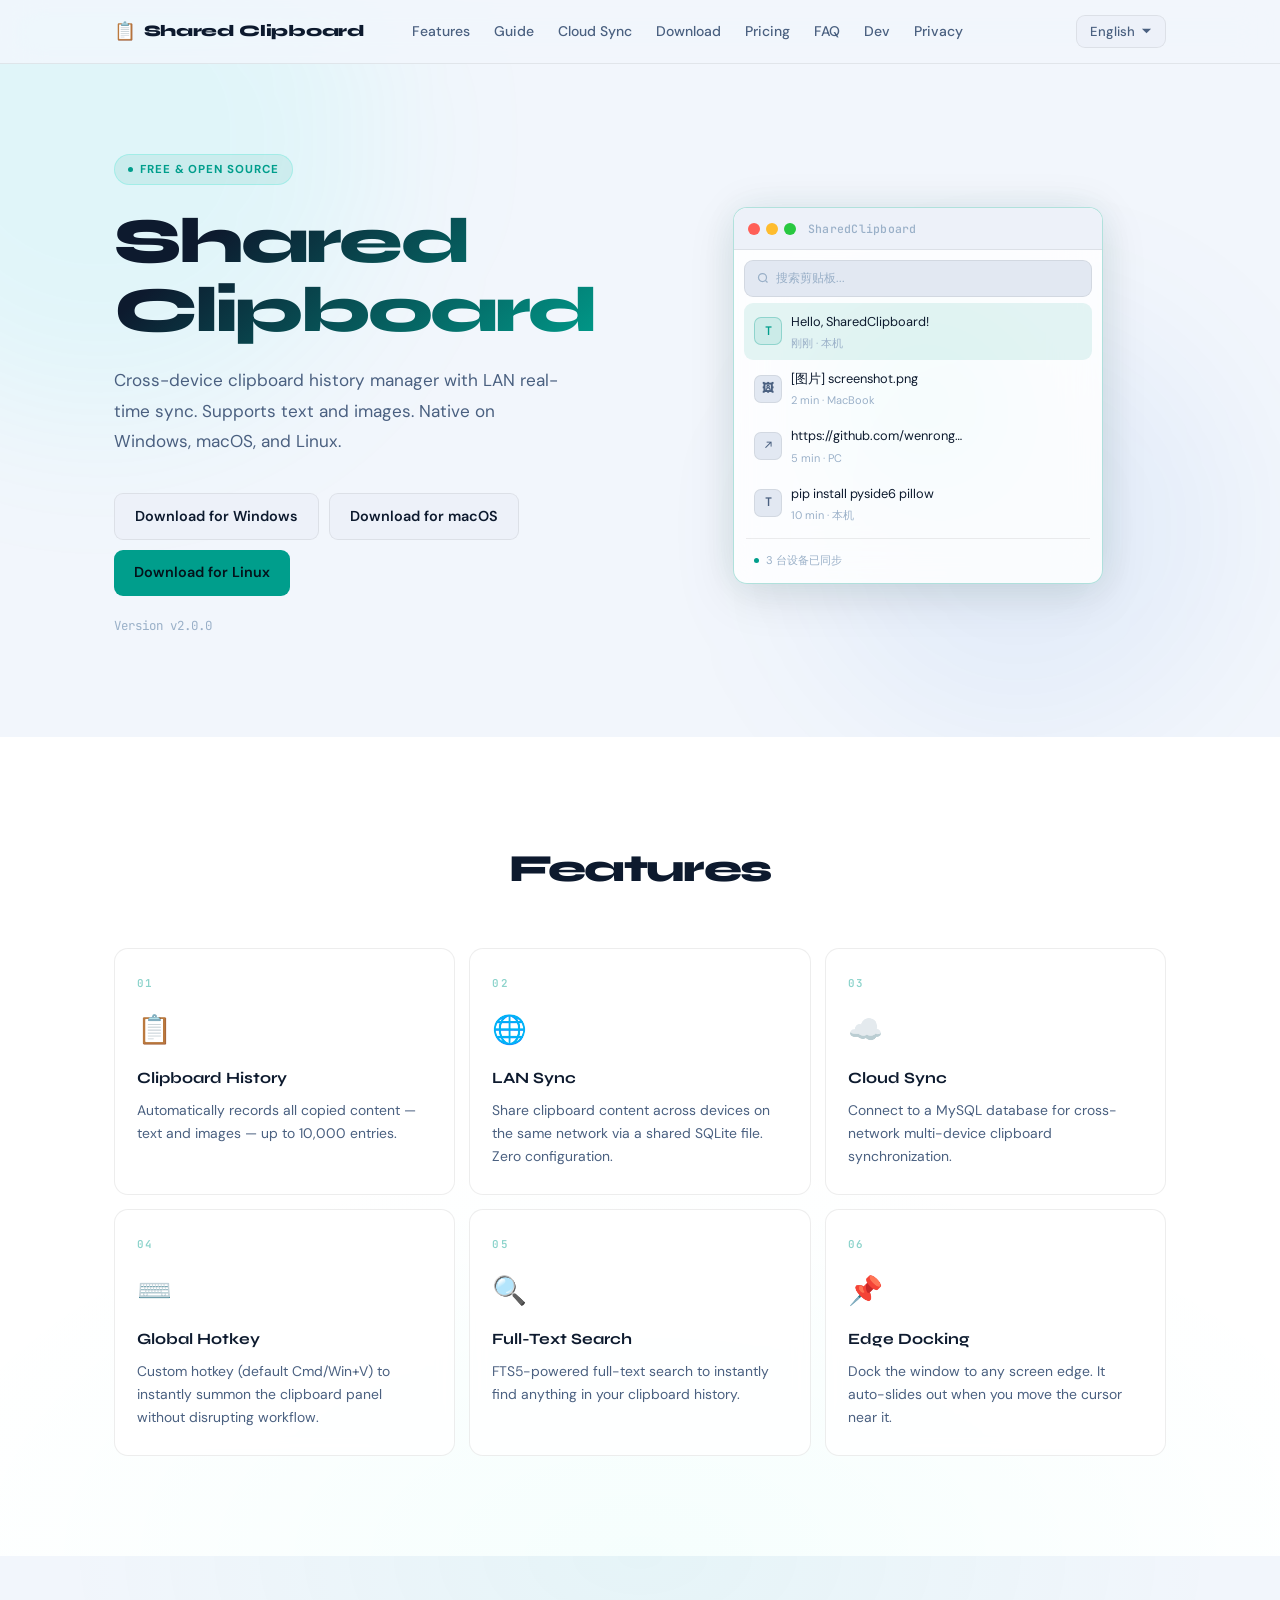
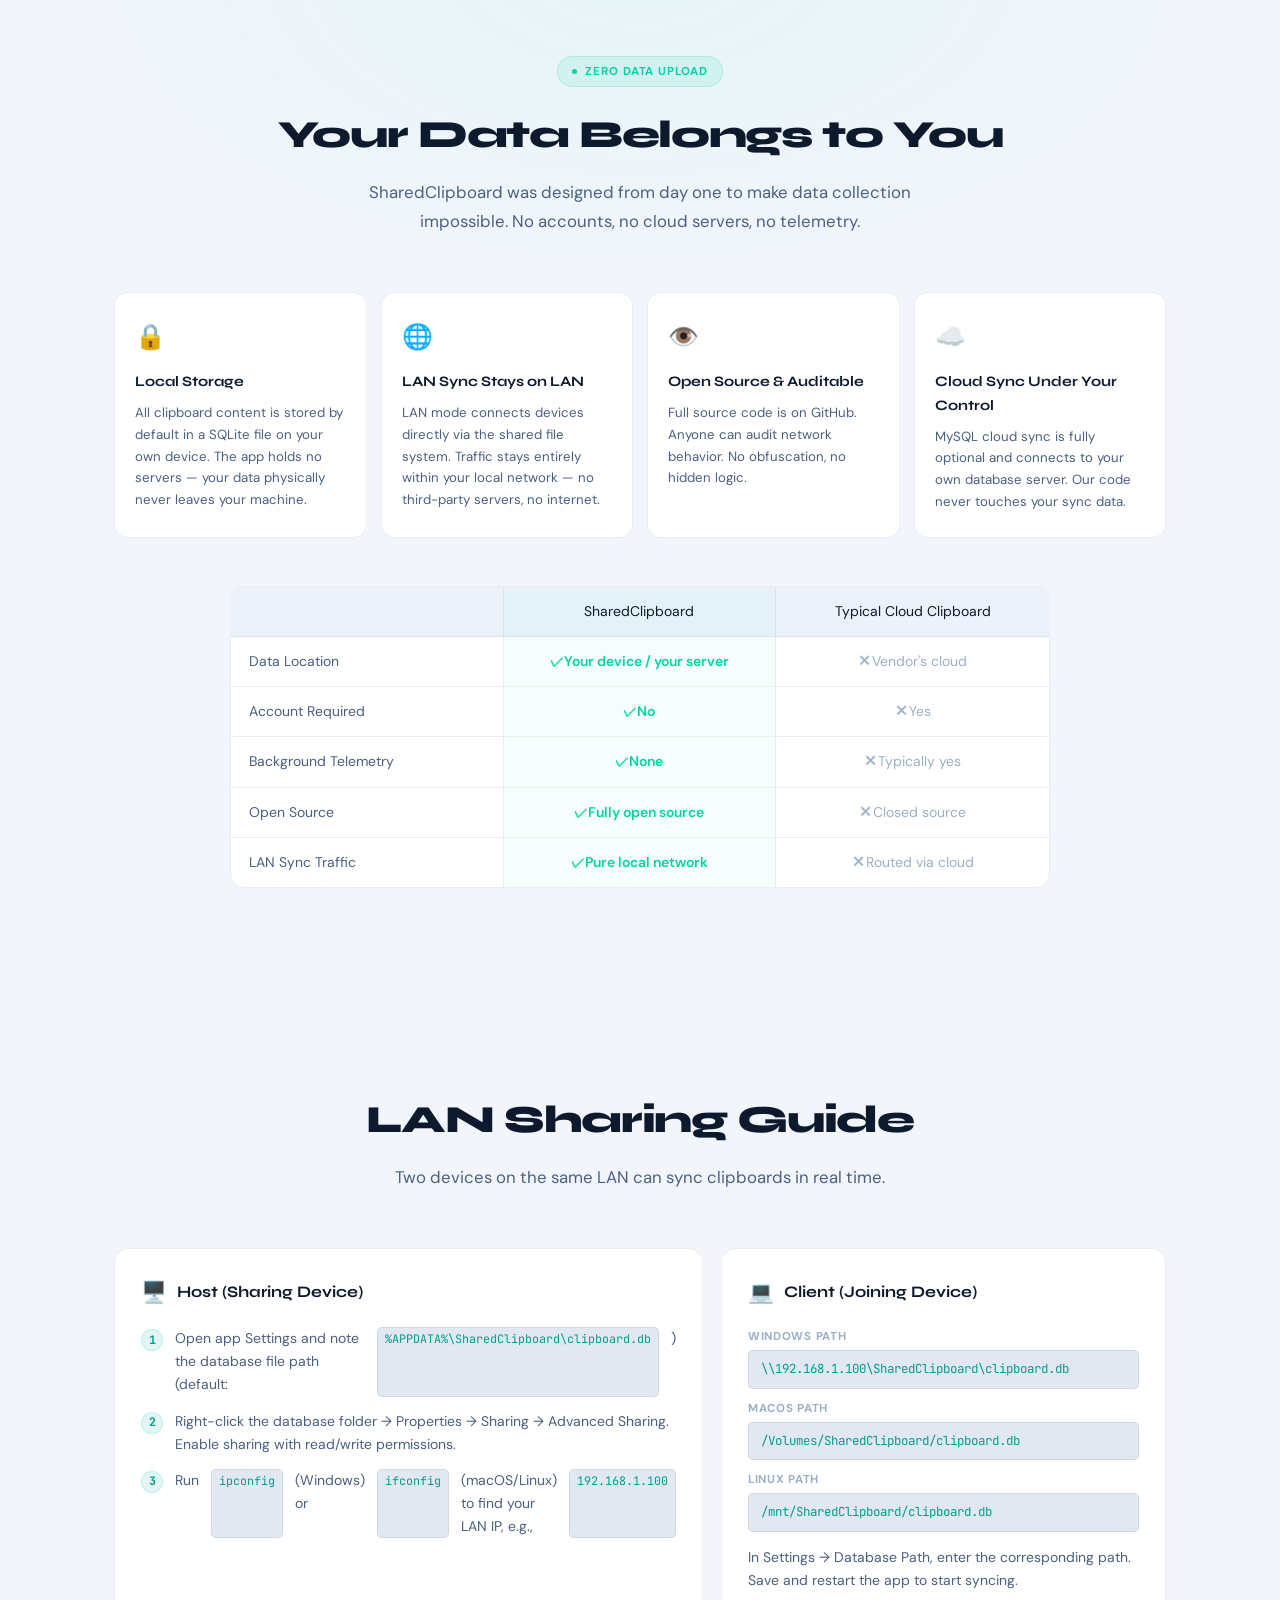
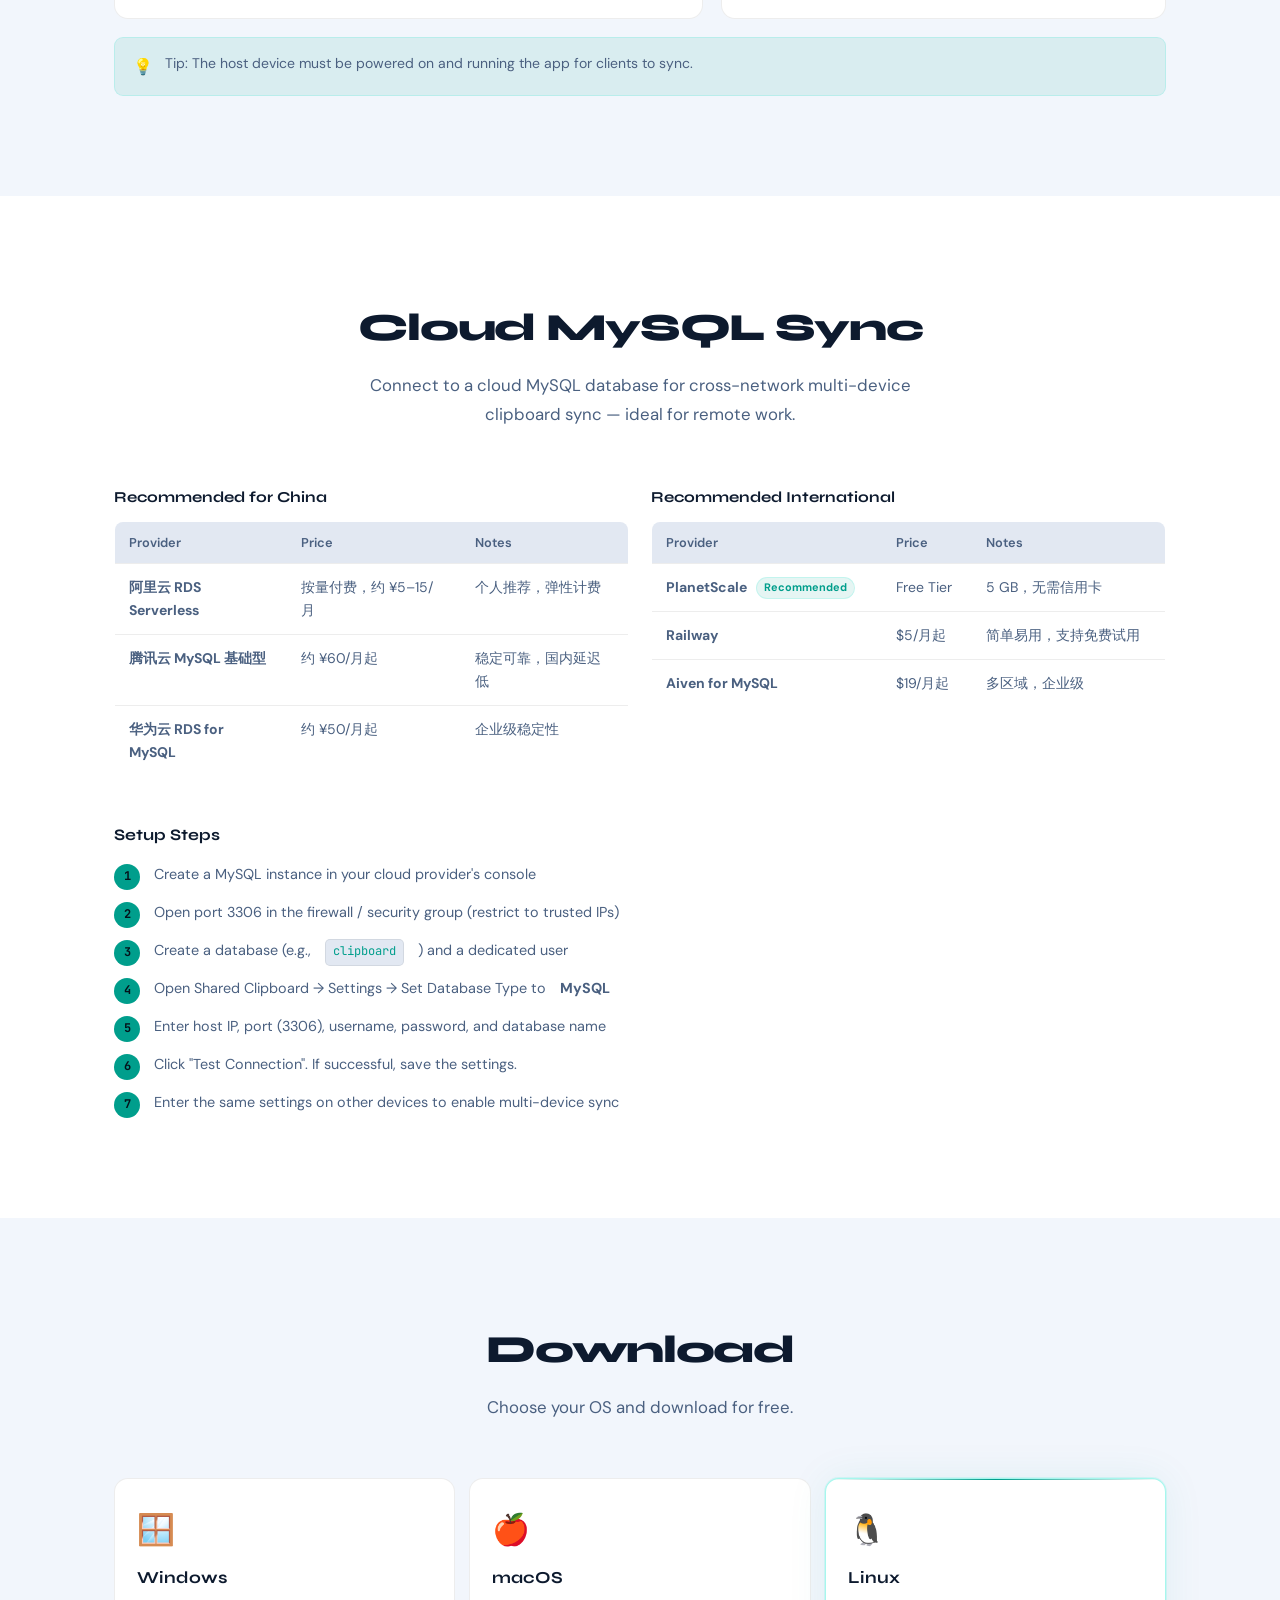
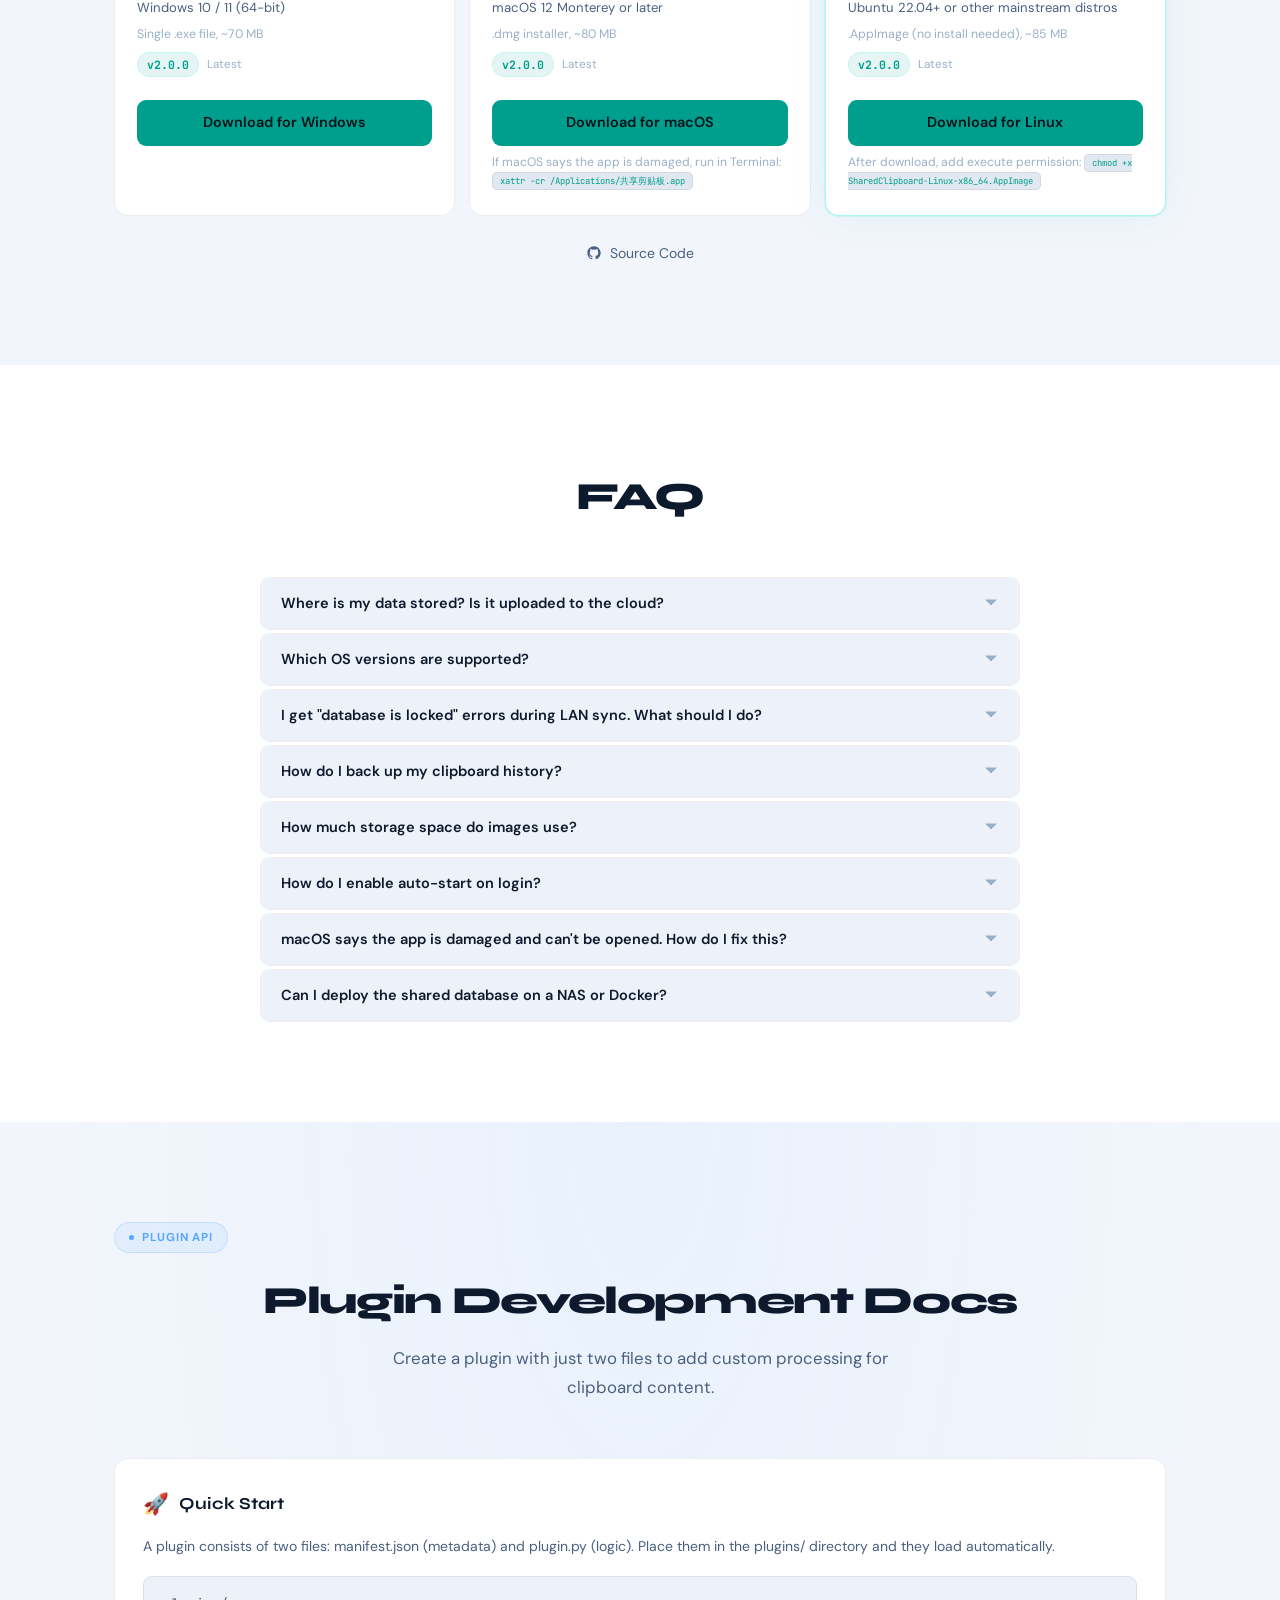
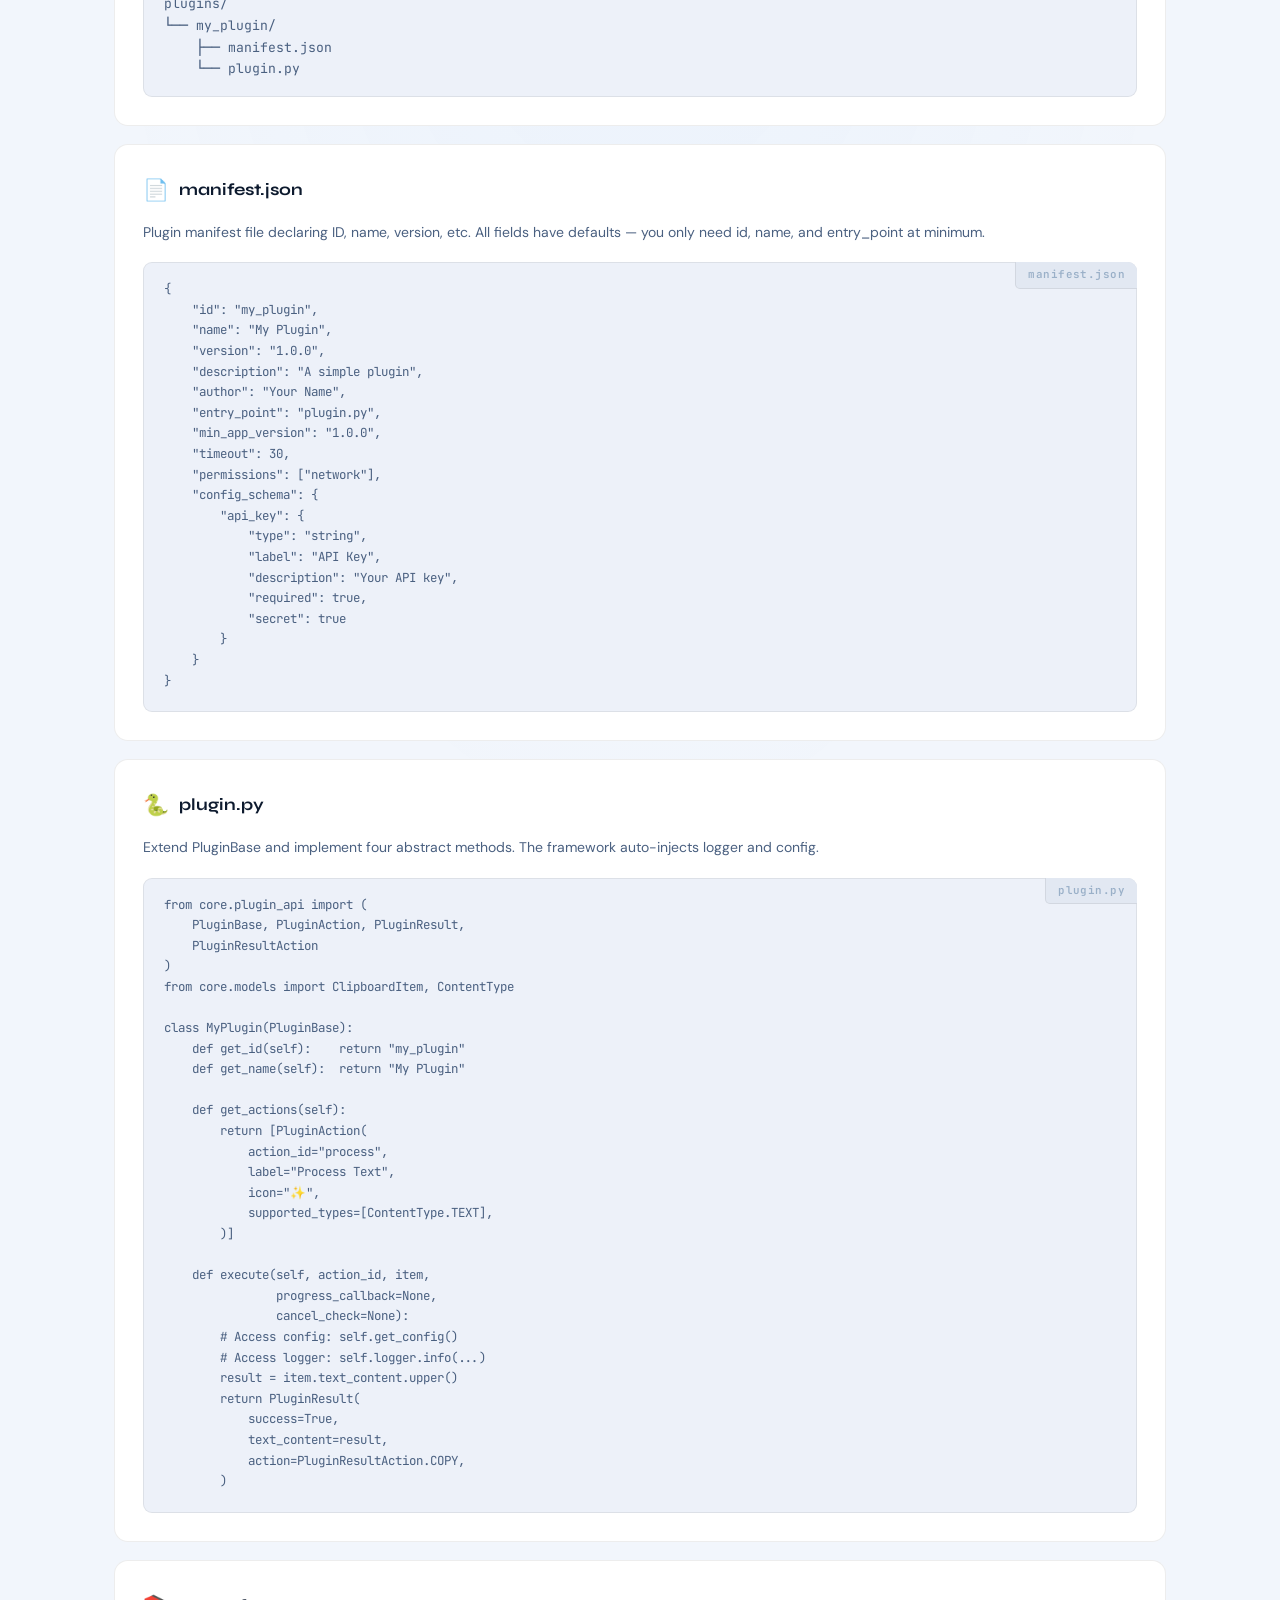
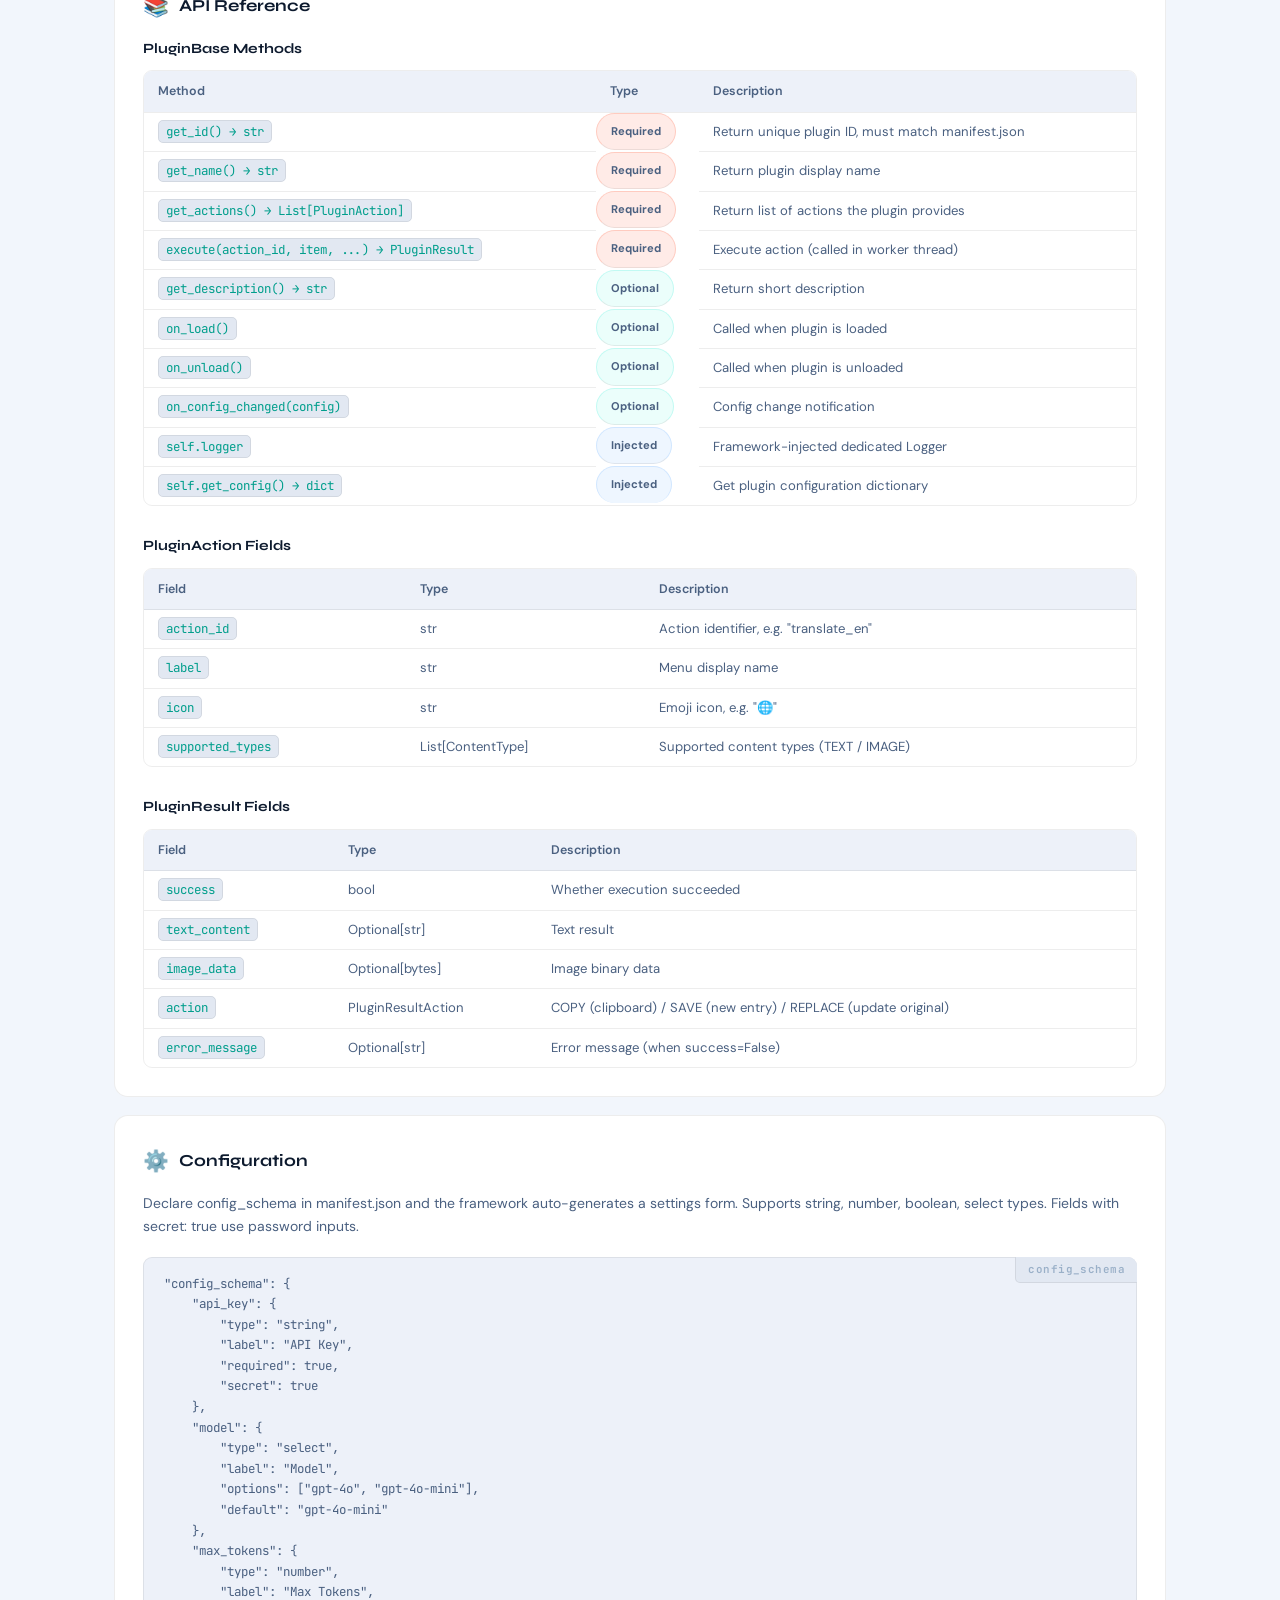
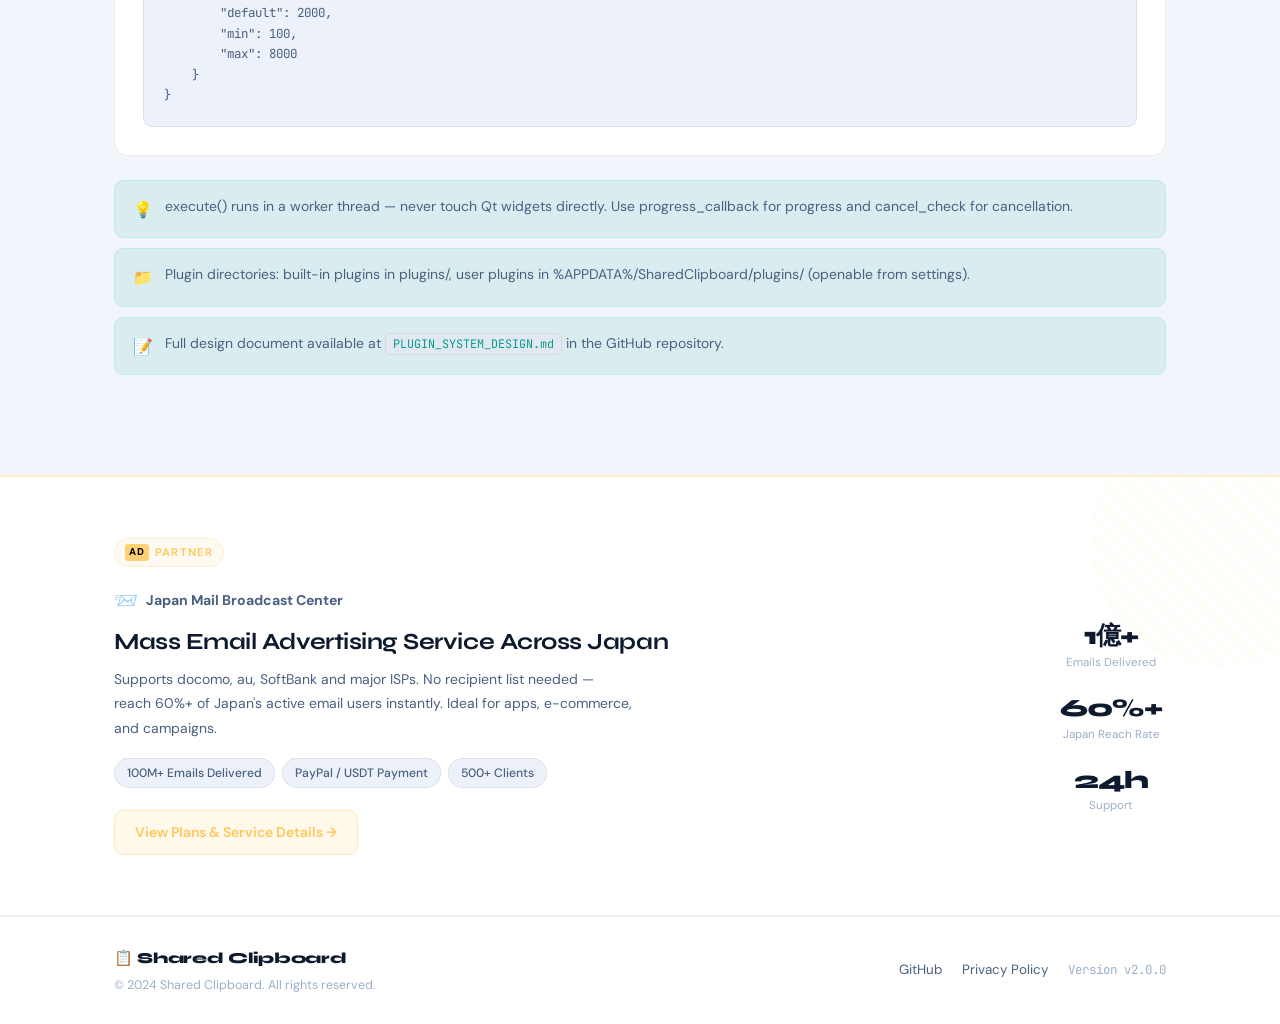
==== commit 8a5b0abb: "feat: 新增云端同步功能及配套后端 API 和网站页面 添加云端同步模块（CloudAPIClient、CloudSyncService），支持通过 REST API 双向同步剪贴板数据； 新增云" ====
--- a/website/index.html
+++ b/website/index.html
@@ -31,6 +31,7 @@
       <li><a href="#guide"          data-i18n="nav_guide">使用指南</a></li>
       <li><a href="#cloud"          data-i18n="nav_cloud">云同步</a></li>
       <li><a href="#download"       data-i18n="nav_download">下载</a></li>
+      <li><a href="pricing.html"    data-i18n="nav_pricing">定价</a></li>
       <li><a href="#faq"            data-i18n="nav_faq">FAQ</a></li>
       <li><a href="#dev-docs"       data-i18n="nav_dev">开发</a></li>
       <li><a href="#privacy-shield" data-i18n="nav_privacy">隐私</a></li>
--- a/website/style.css
+++ b/website/style.css
@@ -1624,3 +1624,519 @@
   .container { padding: 0 16px; }
   .hero { padding-top: calc(var(--nav-h) + 52px); }
 }
+
+/* =====================================================
+   PRICING PAGE
+   ===================================================== */
+.pricing-hero {
+  padding-top: calc(var(--nav-h) + 80px);
+  padding-bottom: 40px;
+  position: relative;
+  overflow: hidden;
+}
+
+.pricing-grid {
+  display: grid;
+  grid-template-columns: repeat(4, 1fr);
+  gap: 16px;
+  align-items: stretch;
+}
+
+.pricing-card {
+  background: var(--bg-2);
+  border: 1px solid var(--border);
+  border-radius: var(--radius);
+  padding: 28px 24px;
+  display: flex;
+  flex-direction: column;
+  position: relative;
+  overflow: hidden;
+  transition: border-color var(--transition), transform var(--transition), box-shadow var(--transition);
+}
+
+.pricing-card::before {
+  content: '';
+  position: absolute;
+  top: 0; left: 0; right: 0;
+  height: 2px;
+  background: linear-gradient(90deg, transparent, var(--accent), transparent);
+  opacity: 0;
+  transition: opacity var(--transition);
+}
+
+.pricing-card:hover {
+  border-color: var(--border-hover);
+  transform: translateY(-3px);
+  box-shadow: var(--shadow);
+}
+
+.pricing-card:hover::before { opacity: 0.5; }
+
+/* 最受欢迎卡片高亮 */
+.pricing-card-popular {
+  border-color: rgba(0,232,204,0.35);
+  box-shadow: 0 0 0 1px rgba(0,232,204,0.12), var(--shadow-teal);
+  background: linear-gradient(180deg, rgba(0,232,204,0.04) 0%, var(--bg-2) 40%);
+}
+
+.pricing-card-popular::before { opacity: 1; height: 2px; }
+
+.pricing-card-popular:hover {
+  border-color: rgba(0,232,204,0.50);
+  box-shadow: 0 0 0 1px rgba(0,232,204,0.20), 0 12px 40px rgba(0,232,204,0.10);
+}
+
+.pricing-popular-badge {
+  position: absolute;
+  top: 14px; right: 14px;
+  background: var(--accent);
+  color: #04121a;
+  font-size: 0.68rem;
+  font-weight: 700;
+  padding: 3px 10px;
+  border-radius: 100px;
+  letter-spacing: 0.04em;
+}
+
+.pricing-card-header {
+  margin-bottom: 24px;
+  padding-bottom: 20px;
+  border-bottom: 1px solid var(--border);
+}
+
+.pricing-plan-name {
+  font-size: 1.1rem;
+  font-weight: 700;
+  font-family: 'Syne', sans-serif;
+  margin-bottom: 8px;
+  color: var(--text);
+}
+
+.pricing-price {
+  display: flex;
+  align-items: baseline;
+  gap: 2px;
+}
+
+.pricing-amount {
+  font-size: 2.2rem;
+  font-weight: 800;
+  font-family: 'Syne', sans-serif;
+  color: var(--text);
+  letter-spacing: -0.04em;
+  line-height: 1;
+}
+
+.pricing-period {
+  font-size: 0.88rem;
+  color: var(--text-muted);
+  font-weight: 500;
+}
+
+.pricing-features {
+  list-style: none;
+  display: flex;
+  flex-direction: column;
+  gap: 12px;
+  flex: 1;
+  margin-bottom: 24px;
+}
+
+.pricing-features li {
+  display: flex;
+  justify-content: space-between;
+  align-items: center;
+  gap: 8px;
+  font-size: 0.875rem;
+}
+
+.pricing-feature-label {
+  color: var(--text-muted);
+}
+
+.pricing-feature-value {
+  color: var(--text);
+  font-weight: 600;
+  text-align: right;
+  font-size: 0.85rem;
+}
+
+.pricing-feature-value.pricing-check {
+  color: var(--accent);
+}
+
+.pricing-btn {
+  width: 100%;
+  justify-content: center;
+  margin-top: auto;
+}
+
+/* 定价页响应式 */
+@media (max-width: 1000px) {
+  .pricing-grid { grid-template-columns: repeat(2, 1fr); }
+}
+
+@media (max-width: 600px) {
+  .pricing-grid { grid-template-columns: 1fr; max-width: 380px; margin: 0 auto; }
+}
+
+/* =====================================================
+   ACCOUNT PAGE
+   ===================================================== */
+.account-section {
+  padding-top: calc(var(--nav-h) + 60px);
+  position: relative;
+  min-height: 80vh;
+}
+
+/* 登录/注册表单 */
+.account-auth {
+  display: flex;
+  justify-content: center;
+  align-items: center;
+  min-height: 50vh;
+}
+
+.account-auth-card {
+  background: var(--bg-2);
+  border: 1px solid var(--border);
+  border-radius: var(--radius);
+  padding: 40px 36px;
+  max-width: 420px;
+  width: 100%;
+  text-align: center;
+  box-shadow: var(--shadow-lg);
+}
+
+.account-auth-card .section-title {
+  font-size: 1.8rem;
+}
+
+.account-field {
+  text-align: left;
+  margin-bottom: 16px;
+}
+
+.account-field label {
+  display: block;
+  font-size: 0.82rem;
+  font-weight: 600;
+  color: var(--text-muted);
+  margin-bottom: 6px;
+  letter-spacing: 0.02em;
+}
+
+.account-field input {
+  width: 100%;
+  padding: 11px 14px;
+  background: var(--bg-3);
+  border: 1px solid var(--border);
+  border-radius: var(--radius-sm);
+  color: var(--text);
+  font-size: 0.9rem;
+  font-family: 'DM Sans', sans-serif;
+  transition: border-color var(--transition), box-shadow var(--transition);
+  outline: none;
+}
+
+.account-field input:focus {
+  border-color: var(--accent);
+  box-shadow: 0 0 0 3px var(--accent-dim);
+}
+
+.account-field input::placeholder {
+  color: var(--text-dim);
+}
+
+.account-error {
+  background: rgba(255,77,106,0.10);
+  border: 1px solid rgba(255,77,106,0.25);
+  color: var(--red);
+  font-size: 0.84rem;
+  padding: 10px 14px;
+  border-radius: var(--radius-sm);
+  margin-bottom: 16px;
+  text-align: left;
+}
+
+.account-submit {
+  width: 100%;
+  justify-content: center;
+  margin-top: 8px;
+  padding: 13px 20px;
+  font-size: 0.95rem;
+}
+
+.account-switch {
+  margin-top: 20px;
+  font-size: 0.84rem;
+  color: var(--text-muted);
+}
+
+.account-switch a {
+  color: var(--accent);
+  font-weight: 600;
+  margin-left: 4px;
+}
+
+/* 账户面板 */
+.account-dashboard {
+  max-width: 680px;
+  margin: 0 auto;
+  display: flex;
+  flex-direction: column;
+  gap: 18px;
+}
+
+.account-card {
+  background: var(--bg-2);
+  border: 1px solid var(--border);
+  border-radius: var(--radius);
+  overflow: hidden;
+  transition: border-color var(--transition);
+}
+
+.account-card:hover {
+  border-color: var(--border-hover);
+}
+
+.account-card-header {
+  display: flex;
+  align-items: center;
+  gap: 10px;
+  padding: 18px 24px;
+  background: var(--bg-3);
+  border-bottom: 1px solid var(--border);
+}
+
+.account-card-icon {
+  font-size: 1.2rem;
+}
+
+.account-card-header h3 {
+  font-size: 0.98rem;
+  font-weight: 700;
+  font-family: 'Syne', sans-serif;
+  color: var(--text);
+}
+
+.account-card-body {
+  padding: 20px 24px;
+}
+
+.account-info-row {
+  display: flex;
+  justify-content: space-between;
+  align-items: center;
+  padding: 10px 0;
+  border-bottom: 1px solid var(--border);
+}
+
+.account-info-row:last-child {
+  border-bottom: none;
+}
+
+.account-info-label {
+  font-size: 0.875rem;
+  color: var(--text-muted);
+}
+
+.account-info-value {
+  font-size: 0.875rem;
+  font-weight: 600;
+  color: var(--text);
+}
+
+/* 套餐显示 */
+.account-plan-row {
+  display: flex;
+  align-items: center;
+  gap: 12px;
+  margin-bottom: 20px;
+}
+
+.account-plan-name {
+  font-size: 1.3rem;
+  font-weight: 800;
+  font-family: 'Syne', sans-serif;
+  color: var(--text);
+}
+
+.account-plan-badge {
+  font-size: 0.7rem;
+  font-weight: 700;
+  padding: 3px 10px;
+  border-radius: 100px;
+  letter-spacing: 0.04em;
+  background: var(--accent-dim);
+  color: var(--accent);
+  border: 1px solid rgba(0,232,204,0.20);
+}
+
+.account-plan-badge-basic {
+  background: rgba(88,166,255,0.10);
+  color: #58a6ff;
+  border-color: rgba(88,166,255,0.20);
+}
+
+.account-plan-badge-super {
+  background: rgba(255,193,74,0.10);
+  color: var(--yellow);
+  border-color: rgba(255,193,74,0.20);
+}
+
+.account-plan-badge-ultimate {
+  background: rgba(255,94,58,0.10);
+  color: var(--cta);
+  border-color: rgba(255,94,58,0.20);
+}
+
+/* 用量进度条 */
+.account-usage {
+  margin-bottom: 16px;
+}
+
+.account-usage-header {
+  display: flex;
+  justify-content: space-between;
+  font-size: 0.84rem;
+  color: var(--text-muted);
+  margin-bottom: 8px;
+}
+
+.account-usage-header span:last-child {
+  font-weight: 600;
+  color: var(--text);
+  font-family: 'JetBrains Mono', monospace;
+  font-size: 0.82rem;
+}
+
+.account-progress-bar {
+  height: 6px;
+  background: var(--bg-4);
+  border-radius: 100px;
+  overflow: hidden;
+}
+
+.account-progress-fill {
+  height: 100%;
+  background: var(--accent);
+  border-radius: 100px;
+  transition: width 0.5s ease;
+}
+
+.account-plan-actions {
+  display: flex;
+  gap: 10px;
+  margin-top: 20px;
+}
+
+.account-plan-actions .btn {
+  flex: 1;
+  justify-content: center;
+}
+
+/* 设备列表 */
+.account-device-item {
+  display: flex;
+  align-items: center;
+  justify-content: space-between;
+  padding: 14px 0;
+  border-bottom: 1px solid var(--border);
+}
+
+.account-device-item:last-child {
+  border-bottom: none;
+}
+
+.account-device-info {
+  display: flex;
+  align-items: center;
+  gap: 12px;
+}
+
+.account-device-icon {
+  font-size: 1.4rem;
+  width: 36px;
+  height: 36px;
+  display: flex;
+  align-items: center;
+  justify-content: center;
+  background: var(--bg-4);
+  border-radius: var(--radius-sm);
+  border: 1px solid var(--border);
+}
+
+.account-device-details {
+  display: flex;
+  flex-direction: column;
+  gap: 2px;
+}
+
+.account-device-name {
+  font-size: 0.9rem;
+  font-weight: 600;
+  color: var(--text);
+}
+
+.account-device-meta {
+  font-size: 0.78rem;
+  color: var(--text-dim);
+}
+
+.account-device-remove {
+  font-size: 0.78rem;
+  padding: 6px 14px;
+}
+
+.account-no-devices {
+  text-align: center;
+  color: var(--text-dim);
+  font-size: 0.875rem;
+  padding: 24px 0;
+}
+
+/* 加载动画 */
+.account-loading {
+  display: flex;
+  align-items: center;
+  justify-content: center;
+  gap: 10px;
+  padding: 32px;
+  color: var(--text-muted);
+  font-size: 0.875rem;
+}
+
+.account-spinner {
+  width: 18px;
+  height: 18px;
+  border: 2px solid var(--border);
+  border-top-color: var(--accent);
+  border-radius: 50%;
+  animation: spin 0.7s linear infinite;
+}
+
+@keyframes spin {
+  to { transform: rotate(360deg); }
+}
+
+/* 账户页响应式 */
+@media (max-width: 600px) {
+  .account-auth-card {
+    padding: 28px 20px;
+  }
+  .account-card-body {
+    padding: 16px;
+  }
+  .account-plan-actions {
+    flex-direction: column;
+  }
+  .account-device-item {
+    flex-direction: column;
+    align-items: flex-start;
+    gap: 10px;
+  }
+  .account-device-remove {
+    align-self: flex-end;
+  }
+}
